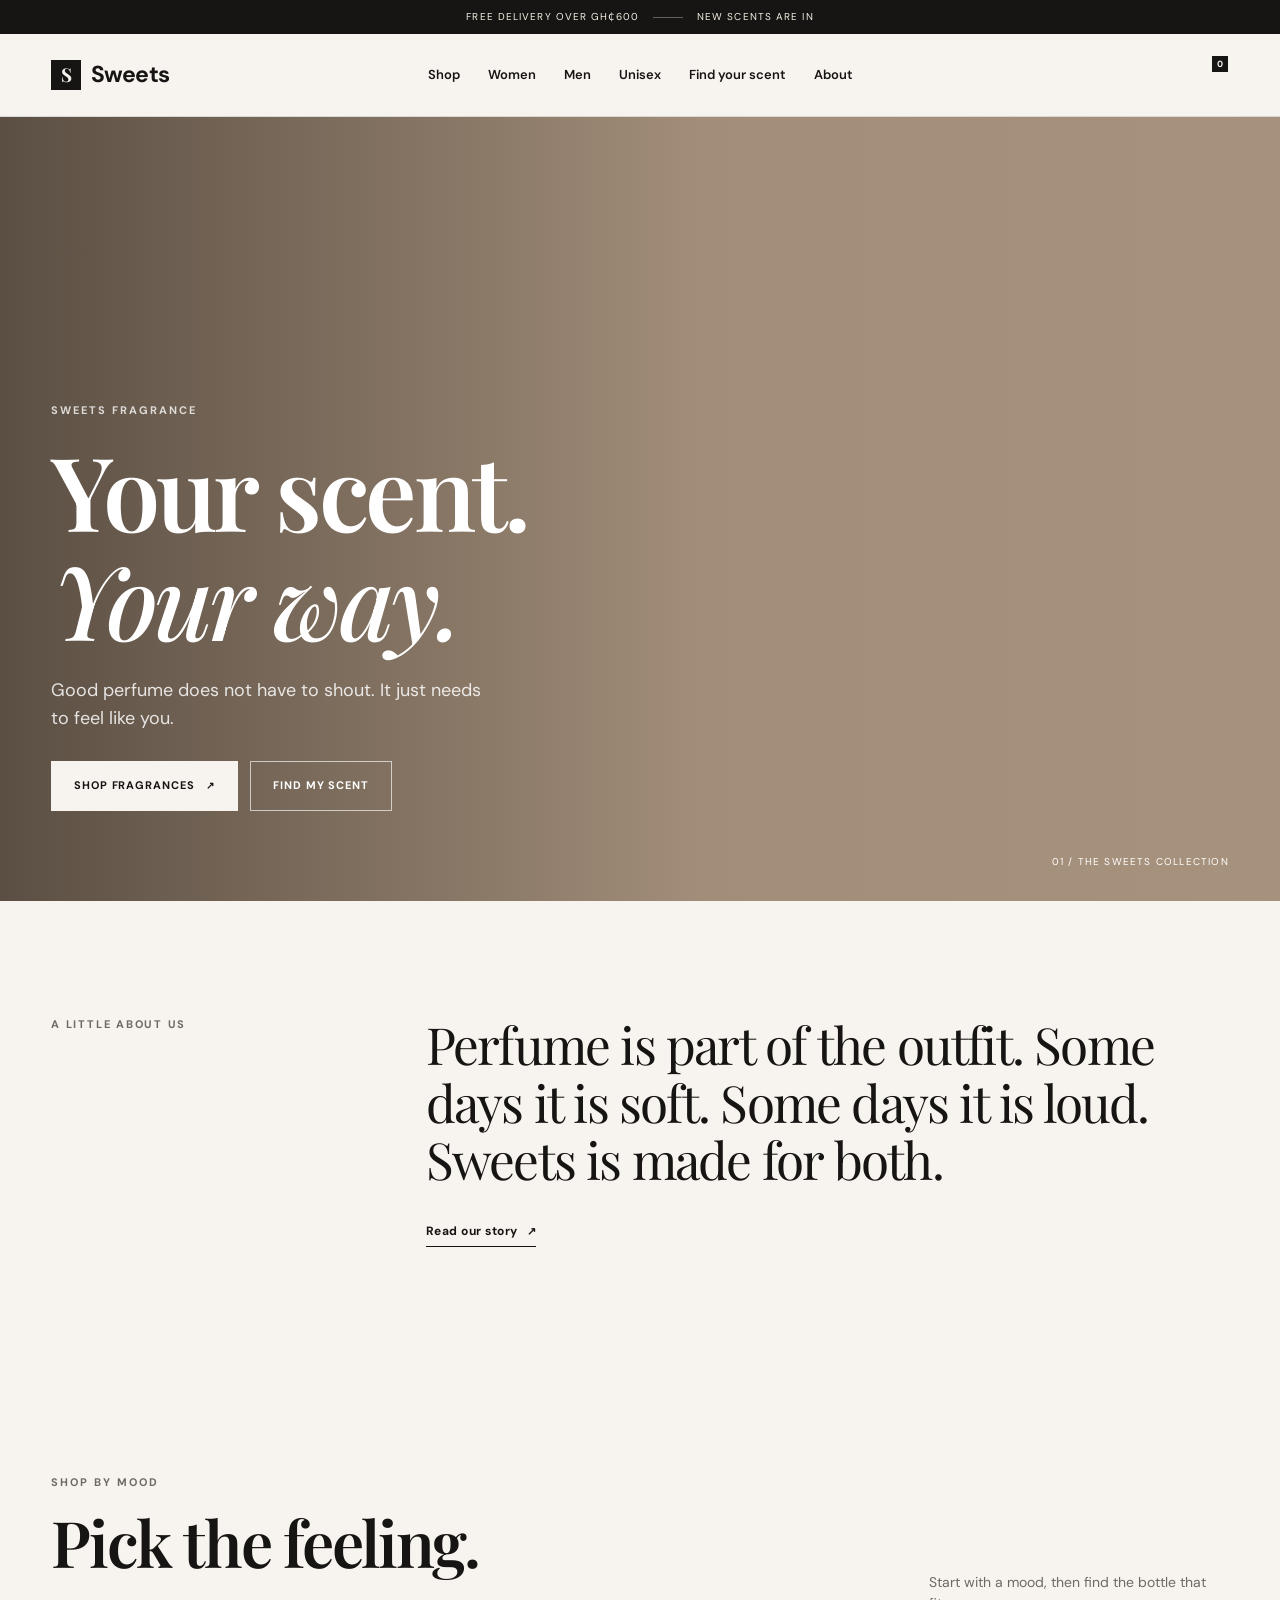
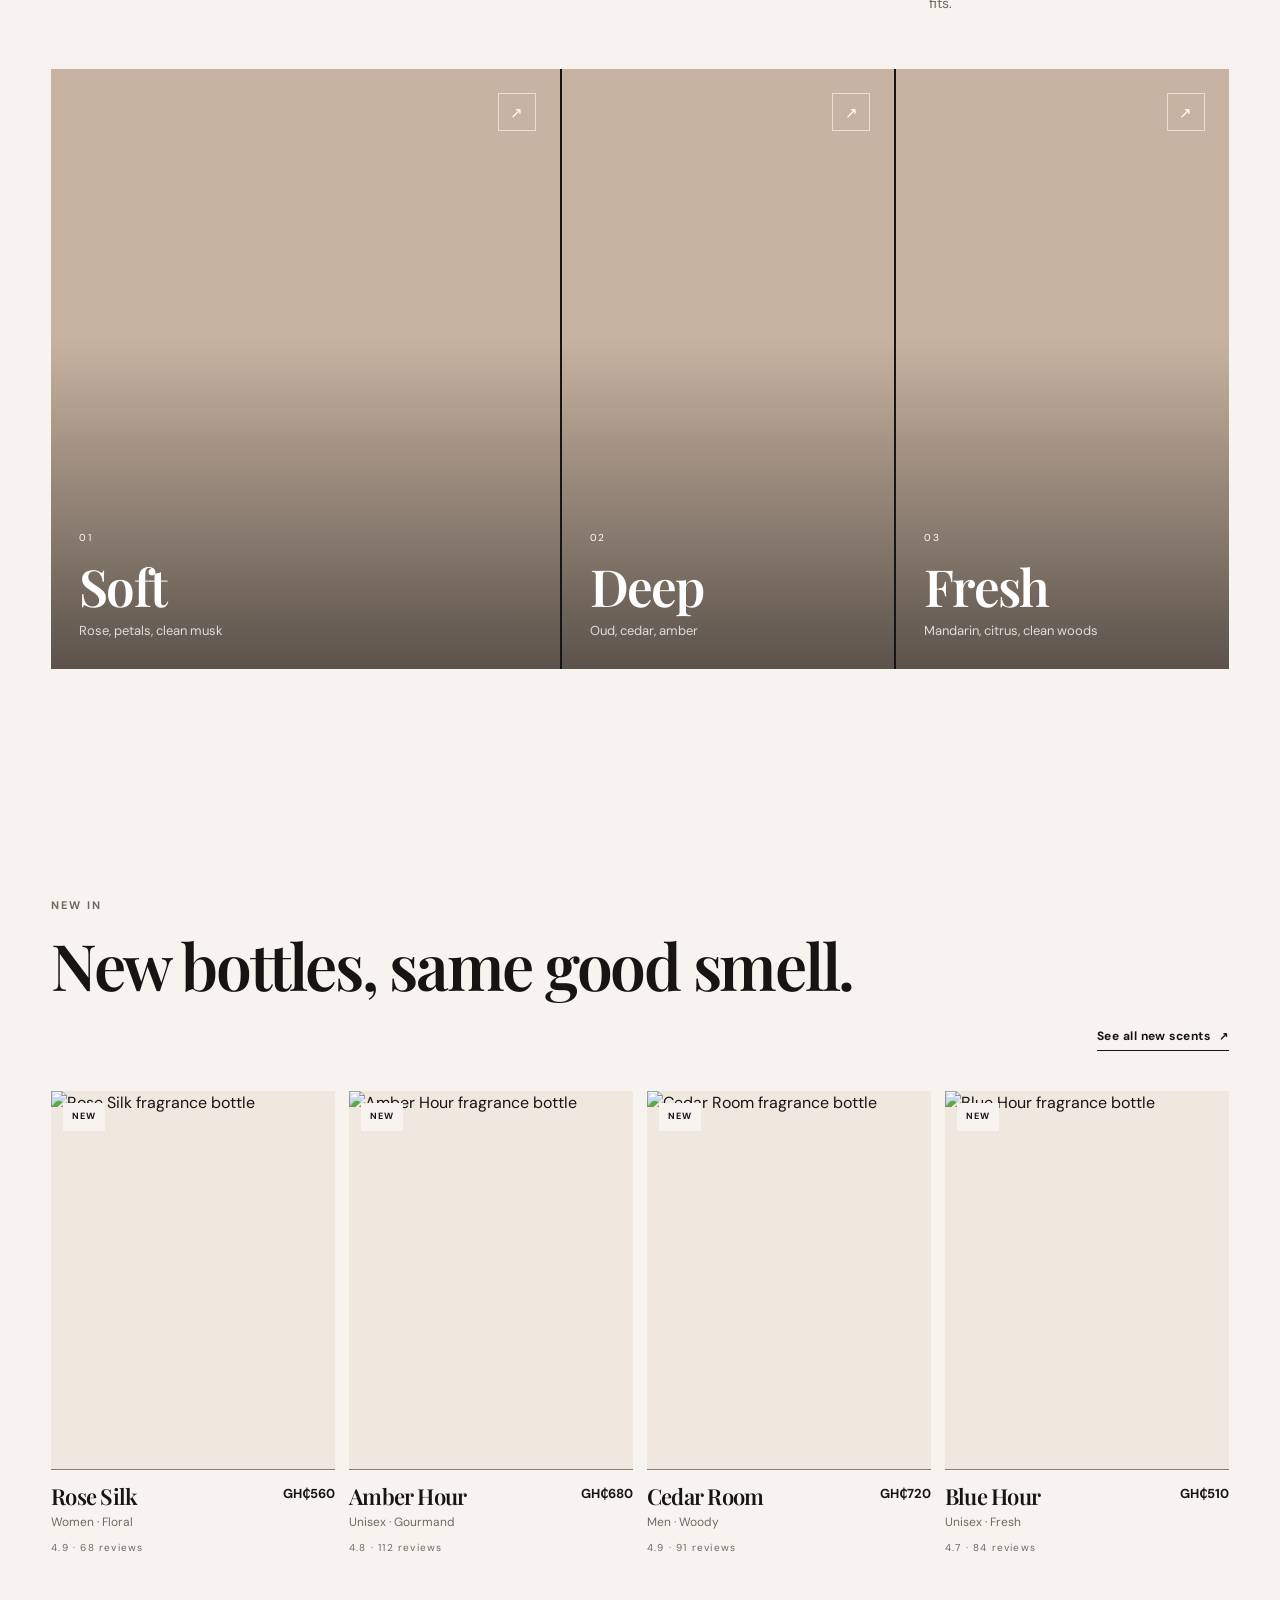
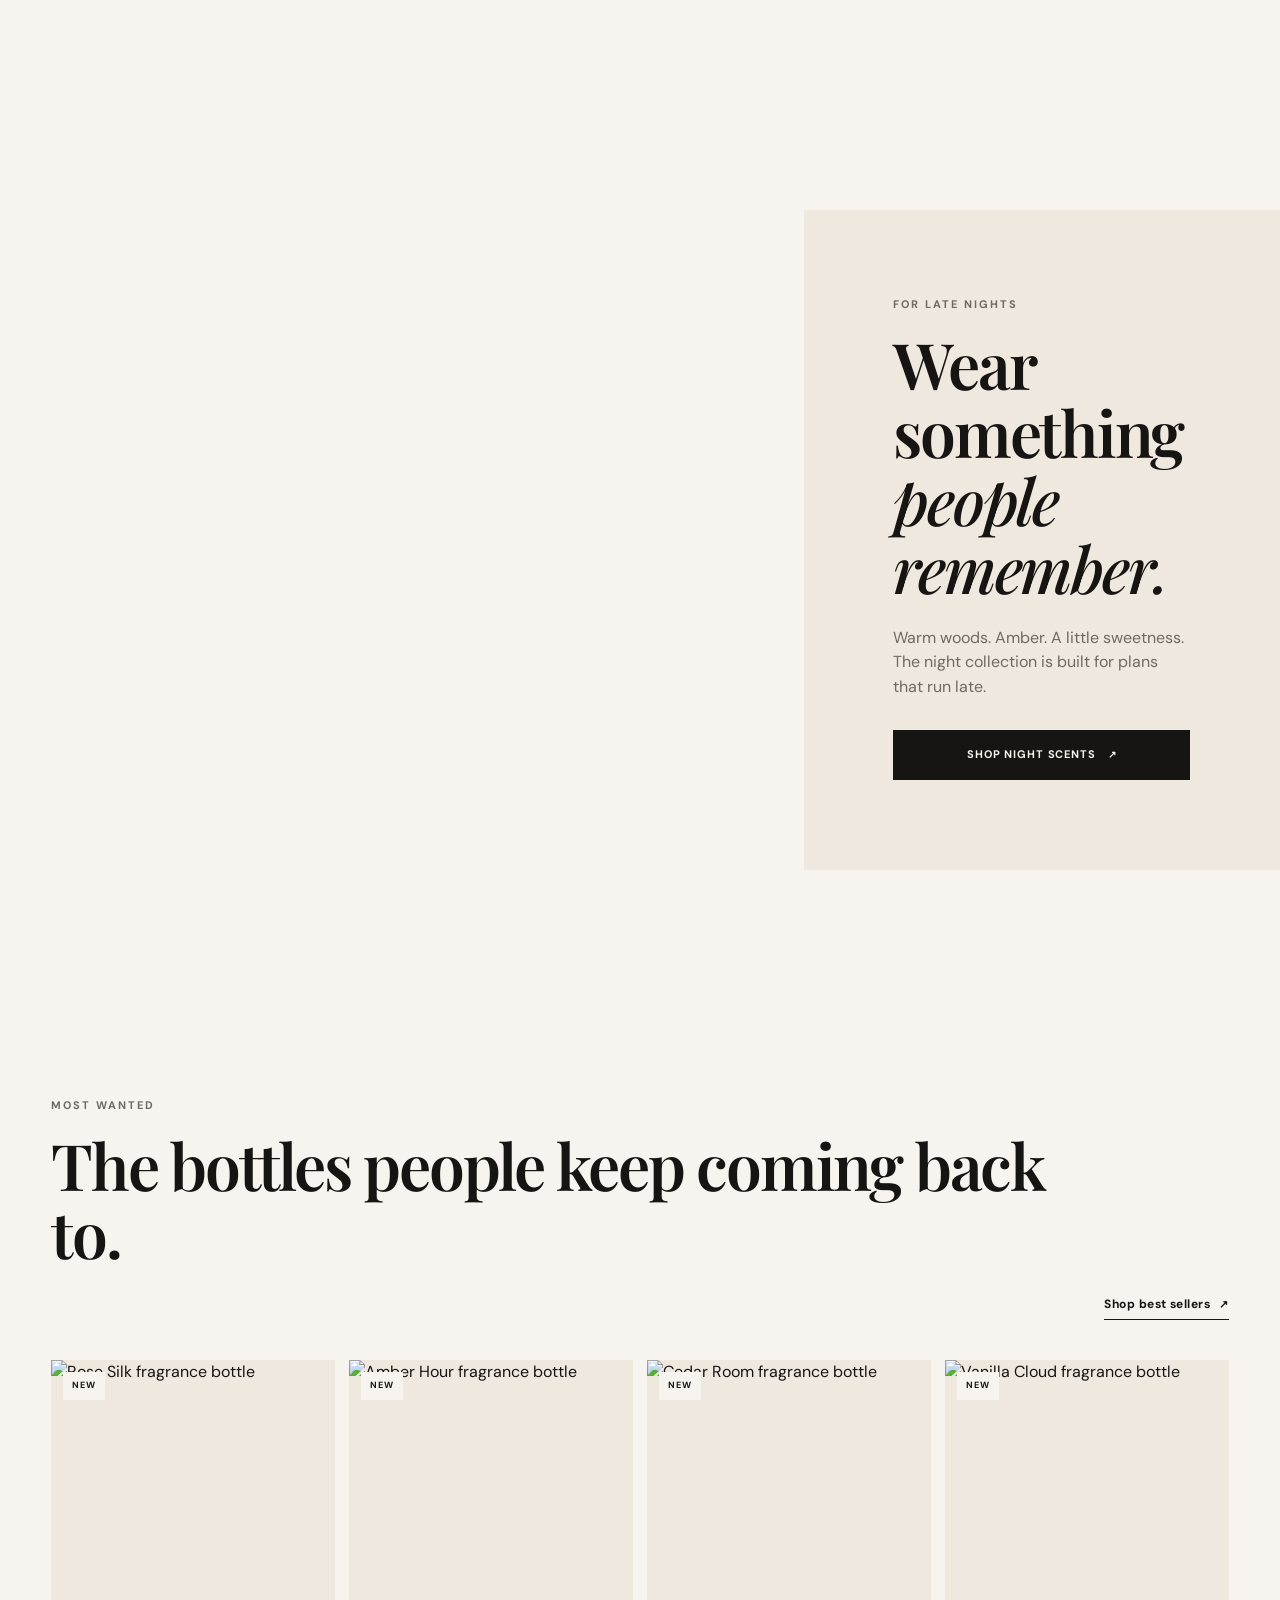
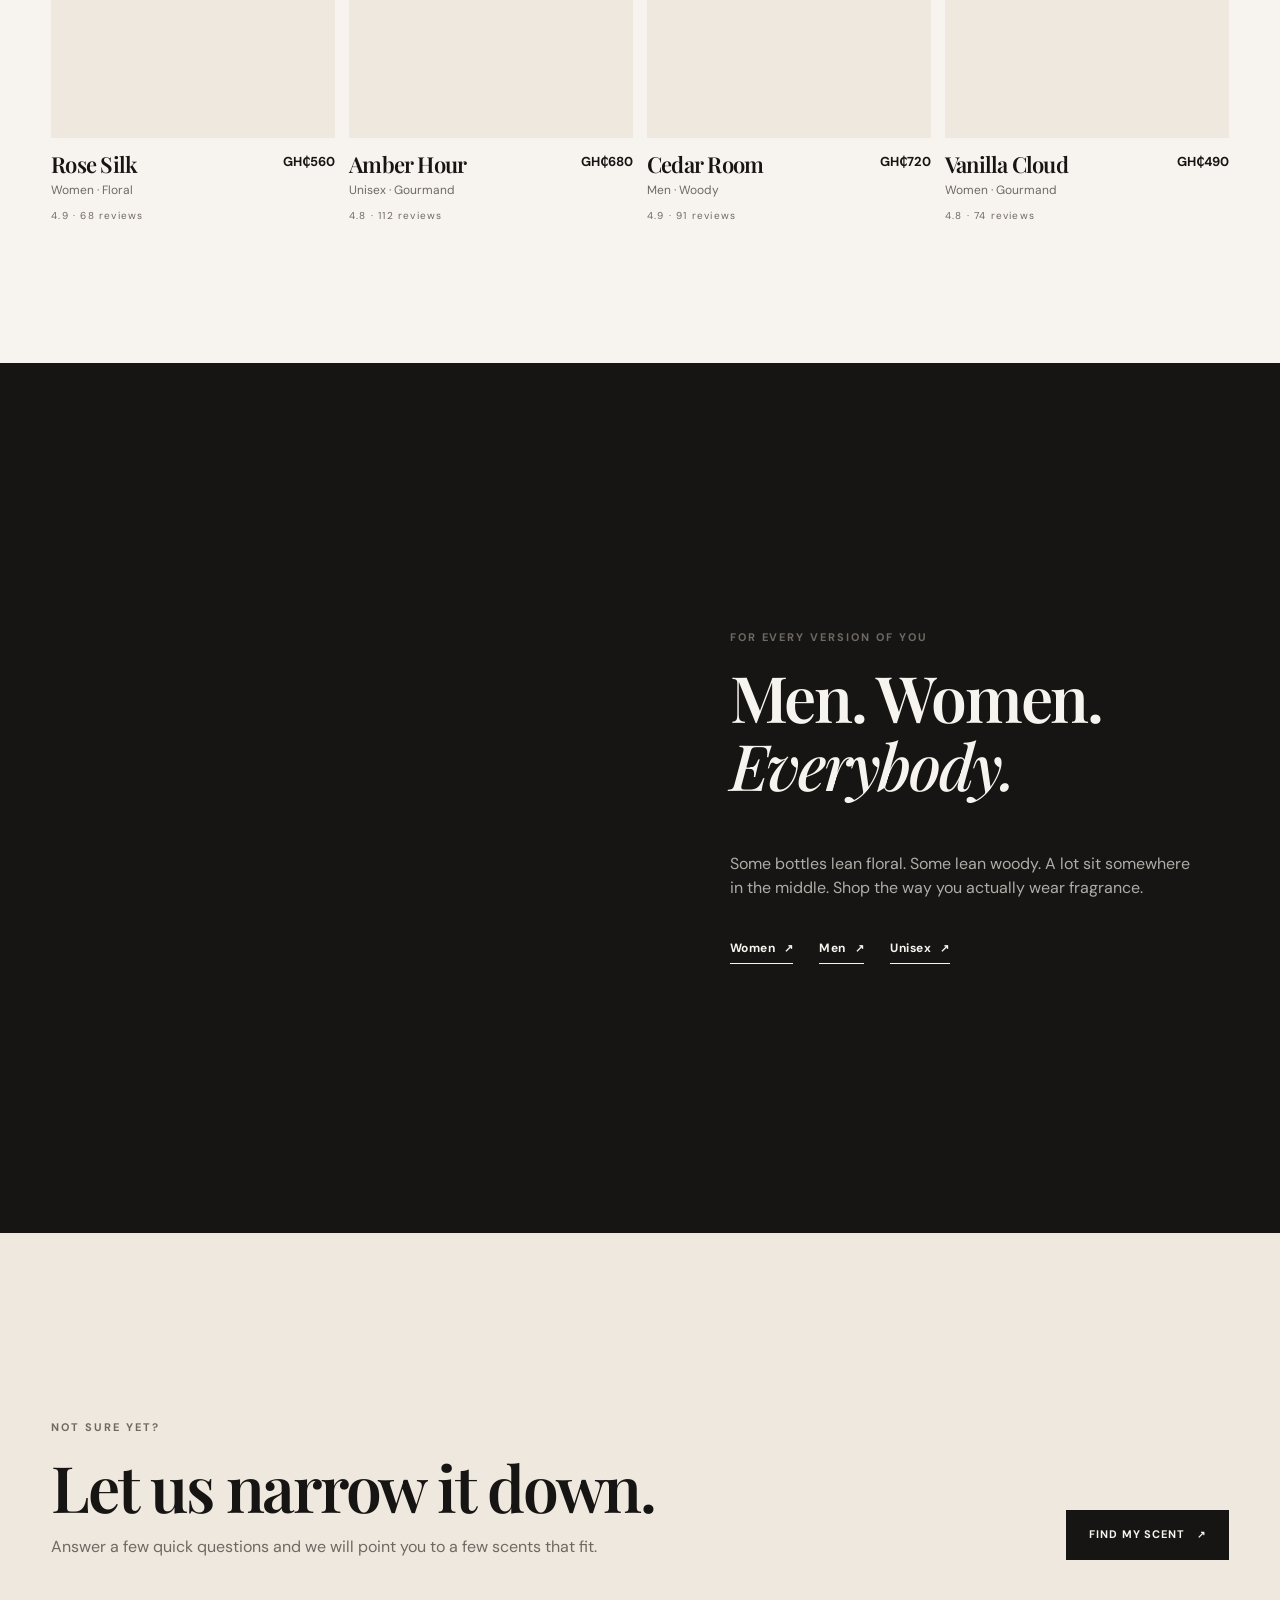
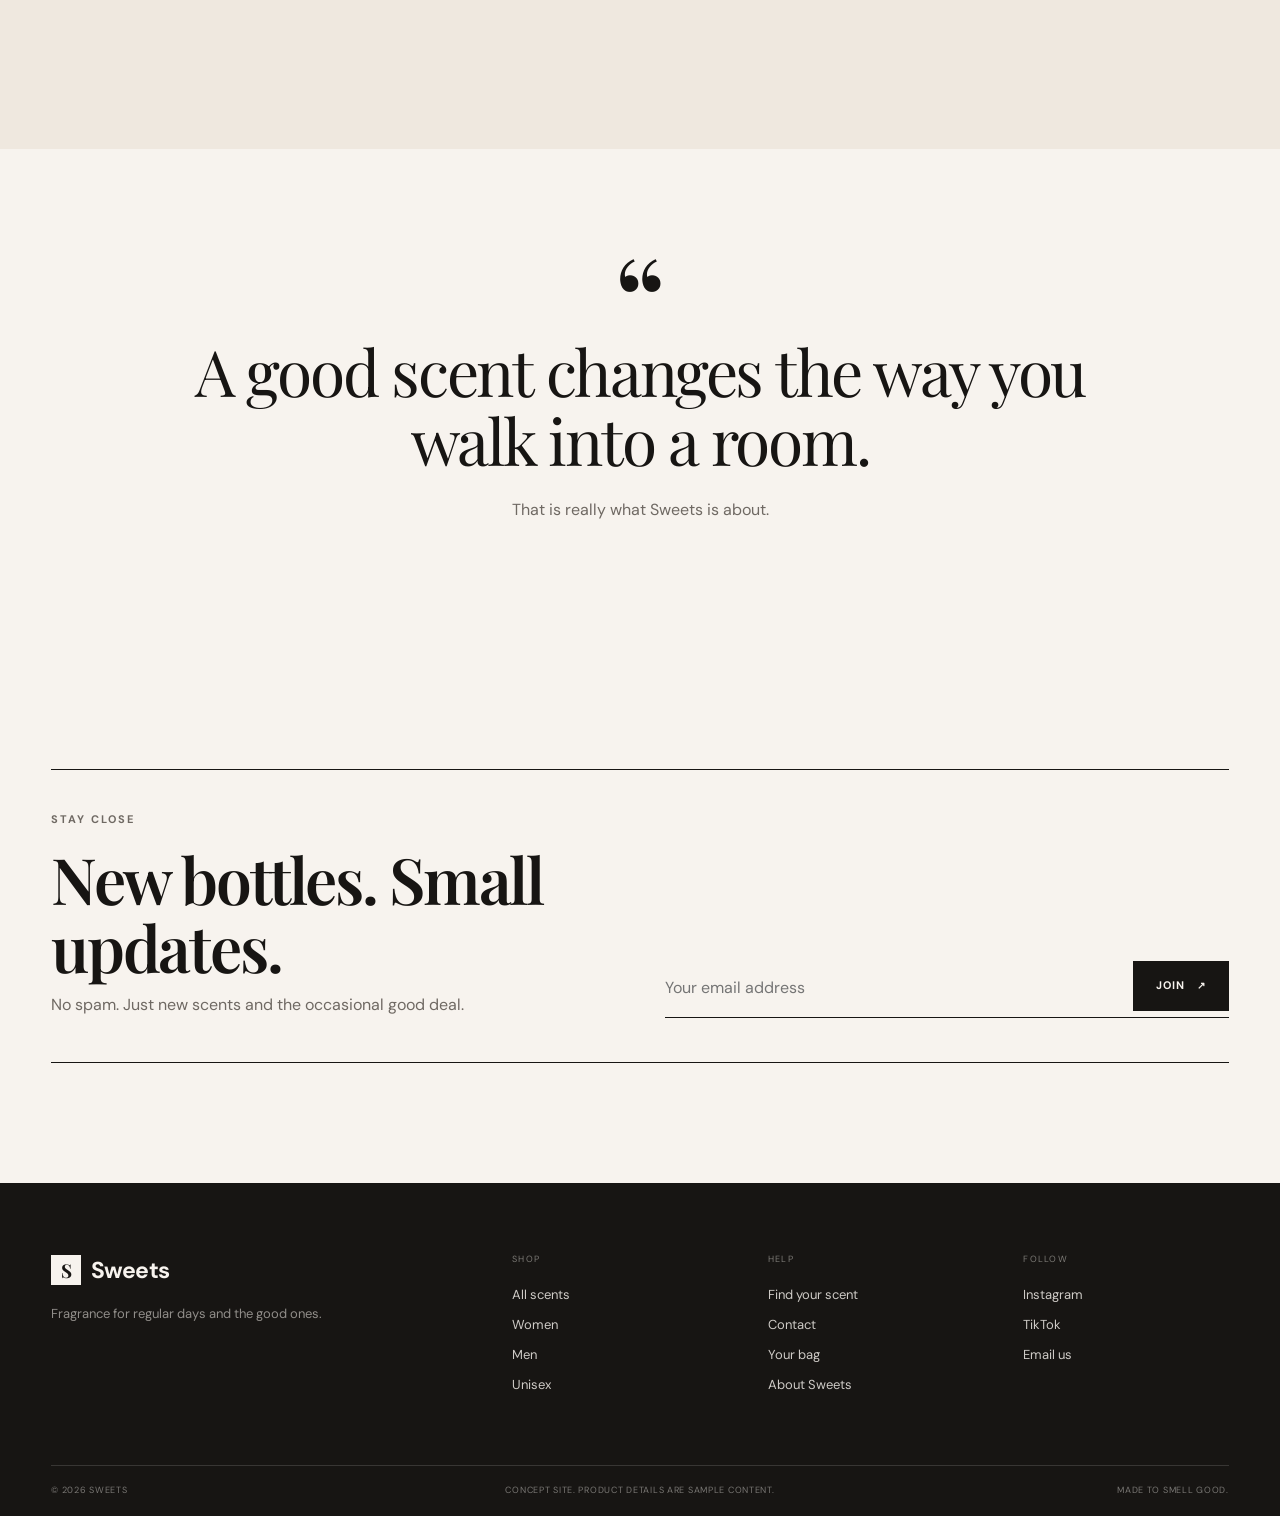
==== index.html @ e61d2a76 "Add files via upload" ====
<!doctype html>
<html lang="en">
<head>
  <meta charset="utf-8">
  <meta name="viewport" content="width=device-width, initial-scale=1">
  <meta name="description" content="Sweets makes fragrance feel personal. Shop fresh, floral, warm and woody scents for every day and every night.">
  <title>Sweets | Fragrance, your way</title>
  <link rel="preconnect" href="https://fonts.googleapis.com">
  <link rel="preconnect" href="https://fonts.gstatic.com" crossorigin>
  <link href="https://fonts.googleapis.com/css2?family=DM+Sans:wght@400;500;600;700&family=Playfair+Display:wght@500;600;700&display=swap" rel="stylesheet">
  <link rel="stylesheet" href="styles.css">
  <link rel="icon" href="favicon.svg" type="image/svg+xml">
  <script defer src="https://cdnjs.cloudflare.com/ajax/libs/font-awesome/6.5.2/js/all.min.js"></script>
  <script defer src="script.js"></script>
</head>
<body class="home-page">
  <div class="announcement"><span>Free delivery over GH₵600</span><span class="announcement-rule"></span><span>New scents are in</span></div>

  <header class="site-header" data-header>
    <div class="header-inner">
      <a class="brand" href="index.html" aria-label="Sweets home">
        <span class="brand-mark" aria-hidden="true">S</span>
        <span>Sweets</span>
      </a>

      <nav class="desktop-nav" aria-label="Main navigation">
        <a href="shop.html">Shop</a>
        <a href="shop.html?gender=Women">Women</a>
        <a href="shop.html?gender=Men">Men</a>
        <a href="shop.html?gender=Unisex">Unisex</a>
        <a href="finder.html">Find your scent</a>
        <a href="about.html">About</a>
      </nav>

      <div class="header-actions">
        <button class="icon-button" type="button" data-search-toggle aria-label="Open search"><i class="fa-solid fa-magnifying-glass" aria-hidden="true"></i></button>
        <a class="icon-button cart-link" href="cart.html" aria-label="Open bag"><i class="fa-solid fa-bag-shopping" aria-hidden="true"></i><span class="cart-count" data-cart-count>0</span></a>
        <button class="menu-toggle" type="button" data-menu-toggle aria-label="Open menu" aria-expanded="false"><span></span><span></span></button>
      </div>
    </div>
    <div class="search-drawer" data-search-drawer>
      <form class="search-form" action="shop.html" method="get">
        <label for="site-search">What are you looking for?</label>
        <div class="search-row"><input id="site-search" name="q" type="search" placeholder="Search perfumes" autocomplete="off"><button type="submit" class="text-arrow">Search <span class="arrow-icon" aria-hidden="true">↗</span></button></div>
      </form>
    </div>
    <div class="mobile-menu" data-mobile-menu>
      <nav aria-label="Mobile navigation">
        <a href="shop.html">Shop <span class="arrow-icon" aria-hidden="true">↗</span></a>
        <a href="shop.html?gender=Women">Women <span class="arrow-icon" aria-hidden="true">↗</span></a>
        <a href="shop.html?gender=Men">Men <span class="arrow-icon" aria-hidden="true">↗</span></a>
        <a href="shop.html?gender=Unisex">Unisex <span class="arrow-icon" aria-hidden="true">↗</span></a>
        <a href="finder.html">Find your scent <span class="arrow-icon" aria-hidden="true">↗</span></a>
        <a href="about.html">About <span class="arrow-icon" aria-hidden="true">↗</span></a>
      </nav>
    </div>
  </header>

  <main>
    <section class="hero hero-home">
      <div class="hero-image" style="--bg:url('https://images.unsplash.com/photo-1733660227163-01bc46e0d7d7?auto=format&fit=crop&w=1800&q=88');"></div>
      <div class="hero-overlay"></div>
      <div class="hero-copy">
        <p class="eyebrow light">Sweets fragrance</p>
        <h1>Your scent.<br><em>Your way.</em></h1>
        <p>Good perfume does not have to shout. It just needs to feel like you.</p>
        <div class="hero-actions">
          <a class="button button-light" href="shop.html">Shop fragrances <span class="arrow-icon" aria-hidden="true">↗</span></a>
          <a class="button button-ghost-light" href="finder.html">Find my scent</a>
        </div>
      </div>
      <div class="hero-note">01 / The Sweets collection</div>
    </section>

    <section class="intro section-shell">
      <div class="intro-label">A little about us</div>
      <div class="intro-copy">
        <p class="display-copy">Perfume is part of the outfit. Some days it is soft. Some days it is loud. Sweets is made for both.</p>
        <a class="underlined-link" href="about.html">Read our story <span class="arrow-icon" aria-hidden="true">↗</span></a>
      </div>
    </section>

    <section class="mood-section section-shell section-space">
      <div class="section-heading split-heading">
        <div>
          <p class="eyebrow">Shop by mood</p>
          <h2>Pick the feeling.</h2>
        </div>
        <p class="heading-note">Start with a mood, then find the bottle that fits.</p>
      </div>
      <div class="mood-grid">
        <a class="mood-card mood-card-wide" href="shop.html?scent=Floral">
          <div class="mood-image" style="--bg:url('https://images.unsplash.com/photo-1622916132646-50a2a6fe9b9a?auto=format&fit=crop&w=1200&q=85');"></div>
          <div class="mood-shade"></div>
          <div class="mood-copy"><span>01</span><h3>Soft</h3><p>Rose, petals, clean musk</p></div>
          <span class="corner-arrow arrow-icon" aria-hidden="true">↗</span>
        </a>
        <a class="mood-card" href="shop.html?scent=Woody">
          <div class="mood-image" style="--bg:url('https://images.unsplash.com/photo-1672848812581-f6e71ffa6839?auto=format&fit=crop&w=1000&q=85');"></div>
          <div class="mood-shade"></div>
          <div class="mood-copy"><span>02</span><h3>Deep</h3><p>Oud, cedar, amber</p></div>
          <span class="corner-arrow arrow-icon" aria-hidden="true">↗</span>
        </a>
        <a class="mood-card" href="shop.html?scent=Citrus">
          <div class="mood-image" style="--bg:url('https://images.unsplash.com/photo-1615634260830-85d92cd1b769?auto=format&fit=crop&w=1000&q=85');"></div>
          <div class="mood-shade"></div>
          <div class="mood-copy"><span>03</span><h3>Fresh</h3><p>Mandarin, citrus, clean woods</p></div>
          <span class="corner-arrow arrow-icon" aria-hidden="true">↗</span>
        </a>
      </div>
    </section>

    <section class="product-section section-shell section-space">
      <div class="section-heading split-heading">
        <div><p class="eyebrow">New in</p><h2>New bottles, same good smell.</h2></div>
        <a class="underlined-link" href="shop.html?sort=newest">See all new scents <span class="arrow-icon" aria-hidden="true">↗</span></a>
      </div>
      <div class="product-grid product-grid-four" data-home-new-products></div>
    </section>

    <section class="campaign campaign-light section-space">
      <div class="campaign-media" style="background-image:url('https://images.unsplash.com/photo-1709662369957-0cbf9f8452fc?auto=format&fit=crop&w=1500&q=86');"></div>
      <div class="campaign-copy">
        <p class="eyebrow">For late nights</p>
        <h2>Wear something<br><em>people remember.</em></h2>
        <p>Warm woods. Amber. A little sweetness. The night collection is built for plans that run late.</p>
        <a class="button button-dark" href="shop.html?scent=Woody">Shop night scents <span class="arrow-icon" aria-hidden="true">↗</span></a>
      </div>
    </section>

    <section class="best-section section-shell section-space">
      <div class="section-heading split-heading">
        <div><p class="eyebrow">Most wanted</p><h2>The bottles people keep coming back to.</h2></div>
        <a class="underlined-link" href="shop.html?sort=popular">Shop best sellers <span class="arrow-icon" aria-hidden="true">↗</span></a>
      </div>
      <div class="product-grid product-grid-four" data-home-best-products></div>
    </section>

    <section class="split-image-section section-space">
      <div class="split-panel split-panel-image" style="background-image:url('https://images.unsplash.com/photo-1611268622894-2ae2cff570bb?auto=format&fit=crop&w=1300&q=86');"></div>
      <div class="split-panel split-panel-copy">
        <p class="eyebrow">For every version of you</p>
        <h2>Men. Women.<br><em>Everybody.</em></h2>
        <p>Some bottles lean floral. Some lean woody. A lot sit somewhere in the middle. Shop the way you actually wear fragrance.</p>
        <div class="link-row">
          <a class="underlined-link" href="shop.html?gender=Women">Women <span class="arrow-icon" aria-hidden="true">↗</span></a>
          <a class="underlined-link" href="shop.html?gender=Men">Men <span class="arrow-icon" aria-hidden="true">↗</span></a>
          <a class="underlined-link" href="shop.html?gender=Unisex">Unisex <span class="arrow-icon" aria-hidden="true">↗</span></a>
        </div>
      </div>
    </section>

    <section class="finder-banner section-space">
      <div class="finder-banner-inner section-shell">
        <div><p class="eyebrow">Not sure yet?</p><h2>Let us narrow it down.</h2><p>Answer a few quick questions and we will point you to a few scents that fit.</p></div>
        <a class="button button-dark" href="finder.html">Find my scent <span class="arrow-icon" aria-hidden="true">↗</span></a>
      </div>
    </section>

    <section class="quote-section section-shell section-space">
      <div class="quote-mark">“</div>
      <blockquote>A good scent changes the way you walk into a room.</blockquote>
      <p>That is really what Sweets is about.</p>
    </section>

    <section class="newsletter section-shell section-space">
      <div class="newsletter-inner">
        <div><p class="eyebrow">Stay close</p><h2>New bottles. Small updates.</h2><p>No spam. Just new scents and the occasional good deal.</p></div>
        <form class="newsletter-form" data-newsletter-form>
          <label class="sr-only" for="newsletter-email">Email address</label>
          <input id="newsletter-email" name="email" type="email" placeholder="Your email address" required>
          <button class="button button-dark" type="submit">Join <span class="arrow-icon" aria-hidden="true">↗</span></button>
        </form>
      </div>
    </section>
  </main>

  <footer class="site-footer">
    <div class="section-shell footer-top">
      <div class="footer-brand"><a class="brand brand-footer" href="index.html"><span class="brand-mark" aria-hidden="true">S</span><span>Sweets</span></a><p>Fragrance for regular days and the good ones.</p></div>
      <div class="footer-column"><p class="footer-label">Shop</p><a href="shop.html">All scents</a><a href="shop.html?gender=Women">Women</a><a href="shop.html?gender=Men">Men</a><a href="shop.html?gender=Unisex">Unisex</a></div>
      <div class="footer-column"><p class="footer-label">Help</p><a href="finder.html">Find your scent</a><a href="contact.html">Contact</a><a href="cart.html">Your bag</a><a href="about.html">About Sweets</a></div>
      <div class="footer-column"><p class="footer-label">Follow</p><a href="#" aria-label="Instagram">Instagram</a><a href="#" aria-label="TikTok">TikTok</a><a href="mailto:hello@sweetsfragrance.com">Email us</a></div>
    </div>
    <div class="section-shell footer-bottom"><span>© <span data-year></span> Sweets</span><span>Concept site. Product details are sample content.</span><span>Made to smell good.</span></div>
  </footer>
</body>
</html>
---- styles.css ----
:root{
  --ink:#171513;
  --muted:#6f6963;
  --paper:#f7f3ee;
  --paper-2:#efe8df;
  --white:#fffdfa;
  --line:#d9d0c7;
  --accent:#a26b3f;
  --soft:#e8ddd1;
  --serif:"Playfair Display", Georgia, serif;
  --sans:"DM Sans", Arial, sans-serif;
  --max:1440px;
  --pad:clamp(20px, 4vw, 64px);
  --ease:cubic-bezier(.2,.8,.2,1);
}
*{box-sizing:border-box}
html{scroll-behavior:smooth}
body{margin:0;background:var(--paper);color:var(--ink);font-family:var(--sans);font-size:16px;line-height:1.55;-webkit-font-smoothing:antialiased}
img{max-width:100%;display:block}
a{color:inherit;text-decoration:none}
button,input,select,textarea{font:inherit}
button{cursor:pointer}
button:focus-visible,a:focus-visible,input:focus-visible,select:focus-visible,textarea:focus-visible{outline:2px solid var(--ink);outline-offset:3px}
.sr-only{position:absolute!important;width:1px!important;height:1px!important;padding:0!important;margin:-1px!important;overflow:hidden!important;clip:rect(0,0,0,0)!important;border:0!important}
.section-shell{width:min(100% - (var(--pad) * 2),var(--max));margin-inline:auto}
.section-space{padding-block:clamp(76px,9vw,140px)}
.eyebrow{font-size:11px;line-height:1;letter-spacing:.18em;text-transform:uppercase;color:var(--muted);margin:0 0 20px;font-weight:700}
.eyebrow.light{color:rgba(255,255,255,.78)}
h1,h2,h3,p{margin-top:0}
h1,h2,h3{font-family:var(--serif);font-weight:600;line-height:1.06;letter-spacing:-.035em}
h1{font-size:clamp(54px,8vw,116px)}
h2{font-size:clamp(40px,5vw,76px)}
h3{font-size:30px}
em{font-weight:500}
.display-copy{font-family:var(--serif);font-size:clamp(30px,4vw,60px);line-height:1.12;letter-spacing:-.035em;max-width:980px}
.announcement{height:34px;display:flex;align-items:center;justify-content:center;gap:14px;background:var(--ink);color:#f6efe6;font-size:10px;letter-spacing:.11em;text-transform:uppercase}
.announcement-rule{width:30px;height:1px;background:rgba(255,255,255,.32)}
.site-header{position:sticky;z-index:30;top:0;background:rgba(247,243,238,.93);backdrop-filter:blur(16px);border-bottom:1px solid rgba(23,21,19,.12)}
.header-inner{height:82px;width:min(100% - (var(--pad) * 2),var(--max));margin:auto;display:grid;grid-template-columns:1fr auto 1fr;align-items:center}
.brand{display:inline-flex;align-items:center;gap:10px;font-weight:700;letter-spacing:-.04em;font-size:23px;width:max-content}
.brand-mark{display:inline-grid;place-items:center;width:30px;height:30px;background:var(--ink);color:var(--paper);font-family:var(--serif);font-size:19px;line-height:1}
.desktop-nav{display:flex;gap:28px;align-items:center;justify-content:center;font-size:13px;font-weight:600}
.desktop-nav a,.mobile-menu a{position:relative}
.desktop-nav a::after{content:"";position:absolute;left:0;bottom:-7px;width:100%;height:1px;background:currentColor;transform:scaleX(0);transform-origin:right;transition:transform .35s var(--ease)}
.desktop-nav a:hover::after,.desktop-nav a.active::after{transform:scaleX(1);transform-origin:left}
.header-actions{justify-self:end;display:flex;align-items:center;gap:10px}
.icon-button{border:0;background:transparent;width:40px;height:40px;display:grid;place-items:center;color:var(--ink);position:relative}
.cart-count{position:absolute;top:1px;right:1px;min-width:16px;height:16px;padding:0 4px;display:grid;place-items:center;border-radius:0;background:var(--ink);color:var(--paper);font-size:9px;font-weight:700;line-height:1}
.menu-toggle{display:none;border:0;background:transparent;width:42px;height:42px;padding:0;position:relative}
.menu-toggle span{position:absolute;left:10px;width:22px;height:1.5px;background:var(--ink);transition:transform .25s ease}
.menu-toggle span:first-child{top:17px}.menu-toggle span:last-child{top:24px}
.search-drawer{display:none;border-top:1px solid rgba(23,21,19,.08);padding:22px var(--pad) 28px;background:var(--paper)}
.search-drawer.open{display:block}
.search-form{width:min(100%,720px);margin:auto}.search-form label{font-family:var(--serif);font-size:24px;display:block;margin-bottom:12px}.search-row{display:flex;border-bottom:1px solid var(--ink)}.search-row input{border:0;background:transparent;flex:1;min-width:0;padding:8px 0;font-size:20px;outline:0}.text-arrow,.underlined-link{border:0;background:transparent;padding:0;font-weight:700;font-size:12px;letter-spacing:.04em}.arrow-icon{font-size:.9em;display:inline-block;vertical-align:baseline;line-height:1;font-family:Arial,sans-serif}
.mobile-menu{display:none;background:var(--paper);border-top:1px solid rgba(23,21,19,.1)}.mobile-menu nav{display:grid}.mobile-menu a{padding:18px var(--pad);border-bottom:1px solid rgba(23,21,19,.08);display:flex;justify-content:space-between;font-family:var(--serif);font-size:30px}
.button{display:inline-flex;align-items:center;justify-content:center;gap:12px;border:1px solid transparent;min-height:50px;padding:0 22px;text-transform:uppercase;letter-spacing:.08em;font-size:11px;font-weight:700;transition:transform .3s var(--ease),background .3s,border-color .3s,color .3s}.button:hover{transform:translateY(-2px)}
.button-dark{background:var(--ink);color:var(--paper)}.button-dark:hover{background:#2b2622}.button-light{background:var(--paper);color:var(--ink)}.button-ghost-light{border-color:rgba(255,255,255,.65);color:#fff;background:transparent}.button-ghost-light:hover{background:#fff;color:var(--ink)}
.underlined-link{display:inline-flex;align-items:center;gap:9px;border-bottom:1px solid currentColor;padding-bottom:5px}.underlined-link:hover{gap:14px}
.hero-home{min-height:calc(100vh - 116px);position:relative;display:flex;align-items:flex-end;overflow:hidden;background:#b8a18a}.hero-image,.mood-image{background-image:var(--bg);background-size:cover;background-position:center}.hero-home .hero-image{position:absolute;inset:0;transform:scale(1.02)}.hero-overlay{position:absolute;inset:0;background:linear-gradient(90deg,rgba(12,9,7,.54) 0%,rgba(12,9,7,.13) 55%,rgba(12,9,7,.1) 100%)}.hero-copy{position:relative;z-index:1;color:white;width:min(780px,90%);padding:clamp(40px,7vw,95px) var(--pad) clamp(52px,8vw,90px)}.hero-copy h1{margin:0 0 24px}.hero-copy>p:not(.eyebrow){max-width:450px;font-size:18px;color:rgba(255,255,255,.84)}.hero-actions{display:flex;gap:12px;flex-wrap:wrap;margin-top:28px}.hero-note{position:absolute;z-index:1;right:var(--pad);bottom:32px;color:#fff;font-size:10px;letter-spacing:.12em;text-transform:uppercase}
.intro{padding-block:clamp(72px,9vw,130px);display:grid;grid-template-columns:1fr 2.4fr;gap:40px}.intro-label{font-size:11px;text-transform:uppercase;letter-spacing:.16em;font-weight:700;color:var(--muted)}.intro-copy{max-width:900px}.intro-copy .display-copy{margin-bottom:30px}
.section-heading{margin-bottom:40px}.split-heading{display:grid;grid-template-columns:1fr auto;align-items:end;gap:30px}.heading-note{max-width:300px;color:var(--muted);font-size:14px}
.mood-grid{display:grid;grid-template-columns:1.3fr .85fr .85fr;gap:2px;background:var(--ink)}.mood-card{position:relative;min-height:600px;overflow:hidden;color:#fff;background:#cbb6a4}.mood-card-wide{min-height:600px}.mood-card .mood-image{position:absolute;inset:0;transition:transform .8s var(--ease)}.mood-card:hover .mood-image{transform:scale(1.05)}.mood-shade{position:absolute;inset:0;background:linear-gradient(0deg,rgba(0,0,0,.55),rgba(0,0,0,.02) 55%)}.mood-copy{position:absolute;left:28px;right:28px;bottom:28px}.mood-copy span{font-size:10px;letter-spacing:.16em}.mood-copy h3{font-size:clamp(38px,4vw,58px);margin:10px 0 8px}.mood-copy p{margin:0;color:rgba(255,255,255,.78);font-size:13px}.corner-arrow{position:absolute;top:24px;right:24px;border:1px solid rgba(255,255,255,.55);height:38px;width:38px;display:grid;place-items:center;font-size:15px}
.product-grid{display:grid;gap:14px}.product-grid-four{grid-template-columns:repeat(4,1fr)}.product-grid-three{grid-template-columns:repeat(3,1fr)}.product-card{min-width:0;position:relative}.product-media{position:relative;overflow:hidden;background:var(--paper-2);aspect-ratio:3/4}.product-media img{width:100%;height:100%;object-fit:cover;transition:transform .7s var(--ease)}.product-card:hover .product-media img{transform:scale(1.035)}.product-tag{position:absolute;top:12px;left:12px;background:var(--paper);padding:7px 9px;font-size:9px;letter-spacing:.12em;text-transform:uppercase;font-weight:700}.product-quick{position:absolute;left:0;right:0;bottom:0;background:var(--ink);color:var(--paper);border:0;padding:15px;text-transform:uppercase;letter-spacing:.08em;font-size:10px;font-weight:700;transform:translateY(100%);transition:transform .35s var(--ease)}.product-card:hover .product-quick,.product-quick:focus{transform:translateY(0)}.product-info{display:grid;grid-template-columns:1fr auto;gap:10px;padding:14px 0}.product-name{font-family:var(--serif);font-size:22px;line-height:1.1;margin:0}.product-sub{color:var(--muted);font-size:12px;margin:5px 0 0}.product-price{font-weight:700;font-size:13px;margin:0;white-space:nowrap}.product-rating{font-size:10px;letter-spacing:.12em;margin-top:8px;color:var(--muted)}
.campaign{display:grid;grid-template-columns:1.35fr .8fr;min-height:700px}.campaign-media{background-size:cover;background-position:center}.campaign-copy{padding:clamp(50px,7vw,100px);display:flex;justify-content:center;flex-direction:column;background:var(--paper-2)}.campaign-copy h2{margin-bottom:24px}.campaign-copy p:not(.eyebrow){max-width:430px;color:var(--muted);margin-bottom:30px}
.split-image-section{display:grid;grid-template-columns:1fr 1fr;min-height:640px;background:var(--ink);color:var(--paper)}.split-panel-image{background-size:cover;background-position:center;min-height:640px}.split-panel-copy{padding:clamp(50px,7vw,100px);display:flex;justify-content:center;flex-direction:column}.split-panel-copy p:not(.eyebrow){max-width:480px;color:rgba(247,243,238,.68)}.link-row{display:flex;gap:26px;flex-wrap:wrap;margin-top:22px}.split-panel-copy .underlined-link{color:var(--paper)}
.finder-banner{background:var(--paper-2)}.finder-banner-inner{padding-block:74px;display:flex;justify-content:space-between;align-items:end;gap:40px}.finder-banner-inner h2{margin-bottom:14px}.finder-banner-inner p:not(.eyebrow){max-width:580px;color:var(--muted);margin-bottom:0}
.quote-section{text-align:center;max-width:1000px}.quote-mark{font-family:var(--serif);font-size:130px;line-height:.55}.quote-section blockquote{font-family:var(--serif);font-size:clamp(38px,5vw,70px);line-height:1.08;margin:0 auto 24px;letter-spacing:-.035em}.quote-section p{color:var(--muted)}
.newsletter{padding-bottom:120px}.newsletter-inner{border-top:1px solid var(--ink);border-bottom:1px solid var(--ink);padding:44px 0;display:grid;grid-template-columns:1fr 1fr;align-items:end;gap:50px}.newsletter-inner h2{margin-bottom:12px}.newsletter-inner p:not(.eyebrow){color:var(--muted);margin-bottom:0}.newsletter-form{display:flex;border-bottom:1px solid var(--ink)}.newsletter-form input{flex:1;border:0;background:transparent;padding:12px 0;outline:0}.newsletter-form .button{margin-bottom:6px}
.page-hero{padding-top:clamp(70px,9vw,125px);padding-bottom:clamp(60px,8vw,110px);display:grid;grid-template-columns:1.2fr .8fr;gap:40px;align-items:end}.page-hero h1{margin:0}.page-hero-note{max-width:330px;color:var(--muted);margin:0 0 7px auto}
.shop-toolbar{display:flex;justify-content:space-between;align-items:center;border-top:1px solid var(--ink);border-bottom:1px solid var(--ink);padding:15px 0;margin-bottom:0}.shop-toolbar-left{display:flex;gap:18px;align-items:center}.filter-trigger,.text-button{border:0;background:transparent;padding:0;color:var(--ink);font-weight:700;font-size:11px;text-transform:uppercase;letter-spacing:.1em}.filter-trigger{display:flex;align-items:center;gap:9px}.filter-count{display:none;background:var(--ink);color:var(--paper);font-size:9px;padding:3px 5px}.filter-count.visible{display:inline-block}.product-count{color:var(--muted);font-size:11px}.sort-wrap{display:flex;align-items:center;gap:7px}.sort-wrap label{color:var(--muted);font-size:11px}.sort-wrap select{border:0;background:transparent;font-weight:700;font-size:11px;appearance:none;padding-right:2px}.filter-panel{display:none;border-bottom:1px solid var(--line);padding:28px 0}.filter-panel.open{display:block}.filter-panel-head{display:flex;justify-content:space-between;align-items:center;margin-bottom:28px}.filter-panel-head h2{font-size:34px;margin:0}.filter-grid{display:grid;grid-template-columns:repeat(3,1fr);gap:40px}.filter-group h3{font-family:var(--sans);font-size:11px;text-transform:uppercase;letter-spacing:.12em;margin:0 0 14px}.filter-group label{display:flex;align-items:center;gap:8px;margin-bottom:9px;font-size:14px}.filter-group input{accent-color:var(--ink)}.active-filters{display:flex;gap:8px;flex-wrap:wrap;padding:15px 0 0}.active-filter{border:1px solid var(--ink);padding:6px 8px;font-size:10px;text-transform:uppercase;letter-spacing:.08em}.shop-grid{padding-top:25px}.empty-state{text-align:center;padding:120px 0}.empty-state h2{margin-bottom:10px}.empty-state p{color:var(--muted)}
.product-detail{padding-top:50px;padding-bottom:110px;display:grid;grid-template-columns:1.25fr .8fr;gap:clamp(40px,7vw,100px)}.product-detail-gallery{min-width:0}.product-main-image{aspect-ratio:4/5;background-size:cover;background-position:center}.product-thumbs{display:grid;grid-template-columns:repeat(4,1fr);gap:8px;margin-top:8px}.product-thumb{aspect-ratio:1;border:0;background-size:cover;background-position:center;opacity:.55}.product-thumb.active{opacity:1;outline:1px solid var(--ink);outline-offset:-1px}.product-detail-copy{padding-top:24px}.back-link{display:inline-flex;align-items:center;gap:8px;font-size:11px;text-transform:uppercase;letter-spacing:.1em;font-weight:700;margin-bottom:50px}.arrow-left{font-size:15px}.product-detail-copy h1{font-size:clamp(52px,7vw,88px);margin-bottom:18px}.product-meta-row{display:flex;align-items:center;gap:12px;margin-bottom:12px}.stars{letter-spacing:.12em;font-size:11px}.review-count{font-size:12px;color:var(--muted)}.product-detail-copy .product-price{font-size:18px;margin-bottom:26px}.product-description{color:var(--muted);max-width:520px;margin-bottom:40px}.product-option{border-top:1px solid var(--line);padding-top:20px;margin-top:10px}.option-label{display:flex;justify-content:space-between;font-size:12px;margin-bottom:14px}.size-switch{display:flex;gap:6px}.size-option{background:transparent;border:1px solid var(--line);padding:12px 16px;font-size:11px;font-weight:700}.size-option.active{background:var(--ink);color:var(--paper);border-color:var(--ink)}.product-buy-row{display:grid;grid-template-columns:110px 1fr;gap:9px;margin-top:25px}.quantity-stepper{border:1px solid var(--line);display:grid;grid-template-columns:34px 1fr 34px;align-items:center;text-align:center}.quantity-stepper button{border:0;background:transparent;height:48px;font-size:20px}.quantity-stepper span{font-size:12px;font-weight:700}.whatsapp-note{display:inline-flex;align-items:center;gap:10px;margin-top:15px;font-size:12px;color:var(--muted);text-decoration:underline;text-underline-offset:3px}.product-accordions{margin-top:36px}.product-accordions details{border-top:1px solid var(--line);padding:18px 0}.product-accordions details:last-child{border-bottom:1px solid var(--line)}.product-accordions summary{cursor:pointer;display:flex;justify-content:space-between;font-weight:700;font-size:12px;list-style:none}.product-accordions summary::-webkit-details-marker{display:none}.product-accordions summary span{font-size:16px;font-weight:400}.notes-layout{display:grid;grid-template-columns:repeat(3,1fr);gap:18px;padding-top:22px}.notes-layout small{font-size:9px;color:var(--muted);letter-spacing:.12em}.notes-layout p{font-family:var(--serif);font-size:18px;margin:6px 0 0}.product-accordions details>p:not(.product-description){color:var(--muted);font-size:13px;margin:14px 0 0;max-width:650px}
.fragrance-story{background:var(--paper-2)}.fragrance-story-grid{display:grid;grid-template-columns:1.2fr .8fr;gap:60px;align-items:center}.fragrance-story-copy h2{max-width:640px}.fragrance-pyramid{display:grid;gap:10px}.pyramid{min-height:105px;padding:18px 24px;display:flex;flex-direction:column;justify-content:center;background:var(--white);border-left:3px solid var(--ink)}.pyramid-top{margin-right:70px}.pyramid-heart{margin-right:35px}.pyramid span{text-transform:uppercase;font-size:9px;letter-spacing:.12em;color:var(--muted)}.pyramid strong{font-family:var(--serif);font-size:24px;font-weight:600}
.finder-hero{min-height:560px;position:relative;overflow:hidden}.finder-hero-image{position:absolute;inset:0;background-size:cover;background-position:center}.finder-hero::after{content:"";position:absolute;inset:0;background:linear-gradient(90deg,rgba(17,13,10,.58),rgba(17,13,10,.1))}.finder-hero-copy{position:relative;z-index:1;color:#fff;width:min(740px,calc(100% - (var(--pad) * 2)));margin:auto;padding:150px var(--pad) 110px 0}.finder-hero-copy h1{margin-bottom:20px}.finder-hero-copy p:not(.eyebrow){max-width:500px;color:rgba(255,255,255,.82)}
.finder-progress{display:grid;grid-template-columns:auto 1fr auto 1fr auto 1fr auto;align-items:center;gap:9px;max-width:600px;margin:0 auto 60px;color:var(--muted);font-size:10px}.finder-progress>span:not(.progress-step){height:1px;background:var(--line)}.progress-step{width:30px;height:30px;border:1px solid var(--line);display:grid;place-items:center}.progress-step.active{border-color:var(--ink);color:var(--ink)}.finder-form{max-width:1000px;margin:auto}.finder-step{display:none;border:0;padding:0}.finder-step.active{display:block}.finder-step h2{text-align:center;margin-bottom:38px}.choice-grid{display:grid;grid-template-columns:repeat(2,1fr);gap:10px}.choice-grid.three{grid-template-columns:repeat(3,1fr)}.choice-card{position:relative;border:1px solid var(--line);min-height:130px;padding:24px;display:block;cursor:pointer;background:var(--paper);transition:border-color .25s,background .25s}.choice-card:hover{border-color:var(--ink)}.choice-card:has(input:checked){border-color:var(--ink);background:var(--paper-2)}.choice-card input{position:absolute;opacity:0}.choice-card span{display:flex;flex-direction:column;height:100%;justify-content:space-between}.choice-card b{font-family:var(--serif);font-size:25px;font-weight:600}.choice-card small{color:var(--muted);font-size:12px}.finder-next{margin:28px auto 0;display:flex}.finder-buttons{display:flex;justify-content:center;gap:18px;align-items:center;margin-top:28px}.finder-results{max-width:1100px;margin:0 auto}.finder-result-heading{text-align:center;max-width:700px;margin:0 auto 45px}.finder-result-heading p:not(.eyebrow){color:var(--muted)}
.about-hero{display:grid;grid-template-columns:1fr 1fr;min-height:760px}.about-hero-copy{padding:clamp(80px,11vw,150px) clamp(0px,2vw,30px) 80px 0;display:flex;justify-content:center;flex-direction:column}.about-hero-copy h1{margin-bottom:25px}.about-hero-copy>p:last-child{max-width:520px;color:var(--muted);font-size:17px}.about-hero-image{background-size:cover;background-position:center}.about-text-block{max-width:1000px}.about-text-grid{display:grid;grid-template-columns:1fr 1fr;gap:70px;margin-top:45px}.about-text-grid p{color:var(--muted);font-size:15px}.about-full-image{position:relative}.about-full-image>div{min-height:680px;background-size:cover;background-position:center}.about-full-caption{position:absolute;left:var(--pad);right:var(--pad);bottom:30px;color:#fff;display:flex;justify-content:space-between;align-items:end;text-transform:uppercase;letter-spacing:.12em;font-size:10px}.about-full-caption strong{font-size:11px}.about-values{display:grid;grid-template-columns:.8fr 2fr;gap:80px}.values-grid{display:grid;grid-template-columns:1fr 1fr;gap:40px}.values-grid>div{border-top:1px solid var(--line);padding-top:17px}.values-grid span{font-size:10px;color:var(--muted)}.values-grid h3{font-size:28px;margin:14px 0 8px}.values-grid p{margin:0;color:var(--muted);font-size:13px}.about-note{background:var(--paper-2)}.about-note-inner{padding-block:85px;display:flex;align-items:end;justify-content:space-between;gap:40px}.about-note-inner h2{margin:0}
.contact-hero{padding-top:clamp(75px,10vw,140px);padding-bottom:90px;display:grid;grid-template-columns:1.2fr .8fr;gap:60px;border-bottom:1px solid var(--line)}.contact-hero h1{margin-bottom:22px}.contact-hero>div:first-child>p:last-child{max-width:520px;color:var(--muted)}.contact-side{display:grid;align-content:end;gap:9px;color:var(--muted);font-size:13px;text-align:right}.contact-side span:first-child{color:var(--ink);font-family:var(--serif);font-size:38px}.contact-shell{display:grid;grid-template-columns:1fr 1.2fr;gap:90px}.contact-info{display:flex;flex-direction:column;justify-content:space-between;gap:50px}.contact-links{display:grid}.contact-links a{padding:16px 0;border-bottom:1px solid var(--line);display:flex;justify-content:space-between;font-weight:700;font-size:13px}.contact-image{aspect-ratio:4/5;background-size:cover;background-position:center}.contact-form{display:grid;gap:17px;align-content:start}.contact-form label{font-size:11px;text-transform:uppercase;letter-spacing:.08em;font-weight:700;display:grid;gap:7px}.contact-form input,.contact-form select,.contact-form textarea{border:0;border-bottom:1px solid var(--ink);background:transparent;padding:10px 0;outline:0;resize:vertical}.contact-form textarea{min-height:140px}.contact-form .button{justify-self:start;margin-top:10px}.form-row{display:grid;grid-template-columns:1fr 1fr;gap:26px}.form-success{font-size:12px;color:var(--muted);padding-top:4px}
.cart-page{padding-top:clamp(70px,9vw,120px);padding-bottom:120px}.page-title-row{display:flex;justify-content:space-between;align-items:end;border-bottom:1px solid var(--ink);padding-bottom:35px}.page-title-row h1{font-size:clamp(50px,7vw,88px);margin:0}.cart-layout{display:grid;grid-template-columns:1fr 380px;gap:80px;padding-top:38px}.cart-items{display:grid;gap:0}.cart-item{display:grid;grid-template-columns:150px 1fr auto;gap:22px;padding:22px 0;border-bottom:1px solid var(--line)}.cart-item-image{aspect-ratio:1;background-size:cover;background-position:center}.cart-item-info{display:flex;flex-direction:column;justify-content:center}.cart-item-info h3{font-size:28px;margin-bottom:8px}.cart-item-info p{color:var(--muted);font-size:12px;margin:0}.cart-item-actions{display:flex;align-items:center;gap:18px;justify-content:end}.cart-qty{display:grid;grid-template-columns:28px 36px 28px;border:1px solid var(--line);height:35px}.cart-qty button{border:0;background:transparent}.cart-qty span{display:grid;place-items:center;font-size:11px}.cart-remove{border:0;background:transparent;color:var(--muted);font-size:10px;text-transform:uppercase;letter-spacing:.08em}.cart-item-price{font-weight:700;font-size:13px}.cart-summary{border:1px solid var(--line);padding:25px;display:flex;flex-direction:column;justify-content:space-between;min-height:360px}.summary-line{display:flex;justify-content:space-between;gap:20px;padding:14px 0;border-bottom:1px solid var(--line);font-size:12px}.summary-line.total{border-bottom:0;padding-top:22px;font-size:15px}.checkout-demo{width:100%;margin-top:25px}.cart-empty,.checkout-message{text-align:center;border-top:1px solid var(--ink);padding:85px 0}.cart-empty-mark{margin:0 auto 20px;width:50px;height:50px;background:var(--ink);color:var(--paper);font-family:var(--serif);display:grid;place-items:center;font-size:25px}.cart-empty h2,.checkout-message h2{margin-bottom:10px}.cart-empty p,.checkout-message p{color:var(--muted)}
.site-footer{background:var(--ink);color:var(--paper);padding-top:70px}.footer-top{display:grid;grid-template-columns:2fr 1fr 1fr 1fr;gap:50px;padding-bottom:70px}.brand-footer{color:var(--paper)}.brand-footer .brand-mark{background:var(--paper);color:var(--ink)}.footer-brand p{max-width:300px;color:rgba(247,243,238,.54);font-size:13px;margin-top:16px}.footer-column{display:grid;align-content:start;gap:10px}.footer-label{font-size:9px;letter-spacing:.14em;text-transform:uppercase;color:rgba(247,243,238,.45);margin:0 0 8px}.footer-column a{font-size:13px;color:rgba(247,243,238,.82)}.footer-column a:hover{color:#fff}.footer-bottom{border-top:1px solid rgba(255,255,255,.14);padding-block:18px;display:grid;grid-template-columns:1fr 1fr 1fr;font-size:9px;letter-spacing:.08em;text-transform:uppercase;color:rgba(247,243,238,.44)}.footer-bottom span:nth-child(2){text-align:center}.footer-bottom span:nth-child(3){text-align:right}
@media (max-width:1050px){.desktop-nav{gap:18px}.product-grid-four{grid-template-columns:repeat(2,1fr)}.mood-grid{grid-template-columns:1fr 1fr}.mood-card-wide{grid-column:1/-1}.campaign{grid-template-columns:1fr 1fr}.cart-layout{grid-template-columns:1fr 320px}.contact-shell{gap:50px}}
@media (max-width:780px){
  :root{--pad:22px}
  .announcement{font-size:8px;gap:9px}.header-inner{height:68px;display:flex;justify-content:space-between}.desktop-nav{display:none}.menu-toggle{display:block}.mobile-menu.open{display:block}.site-header.menu-open .menu-toggle span:first-child{transform:rotate(45deg);top:21px}.site-header.menu-open .menu-toggle span:last-child{transform:rotate(-45deg);top:21px}
  .hero-home{min-height:700px}.hero-overlay{background:linear-gradient(180deg,rgba(17,12,9,.2) 20%,rgba(17,12,9,.64) 92%)}.hero-copy{padding-bottom:72px}.hero-copy h1{font-size:clamp(54px,15vw,84px)}.hero-note{right:22px;bottom:22px}.intro{grid-template-columns:1fr;gap:20px}.split-heading{grid-template-columns:1fr;gap:12px}.heading-note{margin:0}.mood-grid{grid-template-columns:1fr}.mood-card-wide{grid-column:auto}.mood-card,.mood-card-wide{min-height:470px}.campaign,.split-image-section{grid-template-columns:1fr}.campaign-media{min-height:500px}.campaign-copy{min-height:480px}.split-panel-image{min-height:500px}.split-panel-copy{min-height:500px}.finder-banner-inner{flex-direction:column;align-items:flex-start}.newsletter-inner{grid-template-columns:1fr;align-items:start}.product-grid-three{grid-template-columns:1fr 1fr}
  .page-hero{grid-template-columns:1fr;padding-bottom:60px}.page-hero-note{margin:0}.shop-toolbar{align-items:flex-start}.sort-wrap label{display:none}.filter-grid{grid-template-columns:1fr;gap:28px}.shop-grid{grid-template-columns:1fr 1fr;gap:22px 10px}.product-name{font-size:19px}.product-quick{transform:translateY(0);position:static}.product-info{display:block}.product-price{margin-top:7px}
  .product-detail{grid-template-columns:1fr;gap:35px;padding-top:22px}.product-main-image{aspect-ratio:1/1.15}.product-detail-copy{padding-top:0}.back-link{margin-bottom:35px}.product-detail-copy h1{font-size:clamp(50px,14vw,76px)}.product-buy-row{grid-template-columns:90px 1fr}.notes-layout{grid-template-columns:1fr}.fragrance-story-grid{grid-template-columns:1fr}.pyramid-top,.pyramid-heart{margin-right:0}
  .finder-hero{min-height:560px}.finder-hero-copy{padding:125px 22px 70px}.choice-grid,.choice-grid.three{grid-template-columns:1fr}.finder-step h2{font-size:44px}.finder-progress{margin-bottom:45px}
  .about-hero{grid-template-columns:1fr;min-height:0}.about-hero-copy{padding:80px 0 55px}.about-hero-image{min-height:560px}.about-text-grid{grid-template-columns:1fr;gap:20px}.about-values{grid-template-columns:1fr;gap:35px}.values-grid{grid-template-columns:1fr}.about-note-inner{flex-direction:column;align-items:flex-start}
  .contact-hero{grid-template-columns:1fr;gap:45px}.contact-side{text-align:left}.contact-shell{grid-template-columns:1fr;gap:55px}.contact-image{max-width:520px}.form-row{grid-template-columns:1fr;gap:17px}
  .cart-layout{grid-template-columns:1fr;gap:40px}.page-title-row{align-items:flex-start;gap:25px;flex-direction:column}.cart-item{grid-template-columns:92px 1fr;gap:16px}.cart-item-actions{grid-column:2;justify-content:space-between}.cart-item-info h3{font-size:21px}.cart-item-image{aspect-ratio:1}.footer-top{grid-template-columns:1fr 1fr;gap:40px 25px}.footer-brand{grid-column:1/-1}.footer-bottom{grid-template-columns:1fr;gap:7px}.footer-bottom span:nth-child(2),.footer-bottom span:nth-child(3){text-align:left}
}
@media (max-width:470px){.product-grid-four,.product-grid-three,.shop-grid{grid-template-columns:1fr}.hero-actions{display:grid}.button{width:100%}.mood-card,.mood-card-wide{min-height:420px}.product-detail-copy h1{font-size:52px}.newsletter-form{display:grid;border:0;gap:12px}.newsletter-form input{border-bottom:1px solid var(--ink)}.newsletter-form .button{margin:0}.footer-top{grid-template-columns:1fr}}
@media (prefers-reduced-motion:reduce){html{scroll-behavior:auto}*,*::before,*::after{transition-duration:.01ms!important;animation-duration:.01ms!important}}
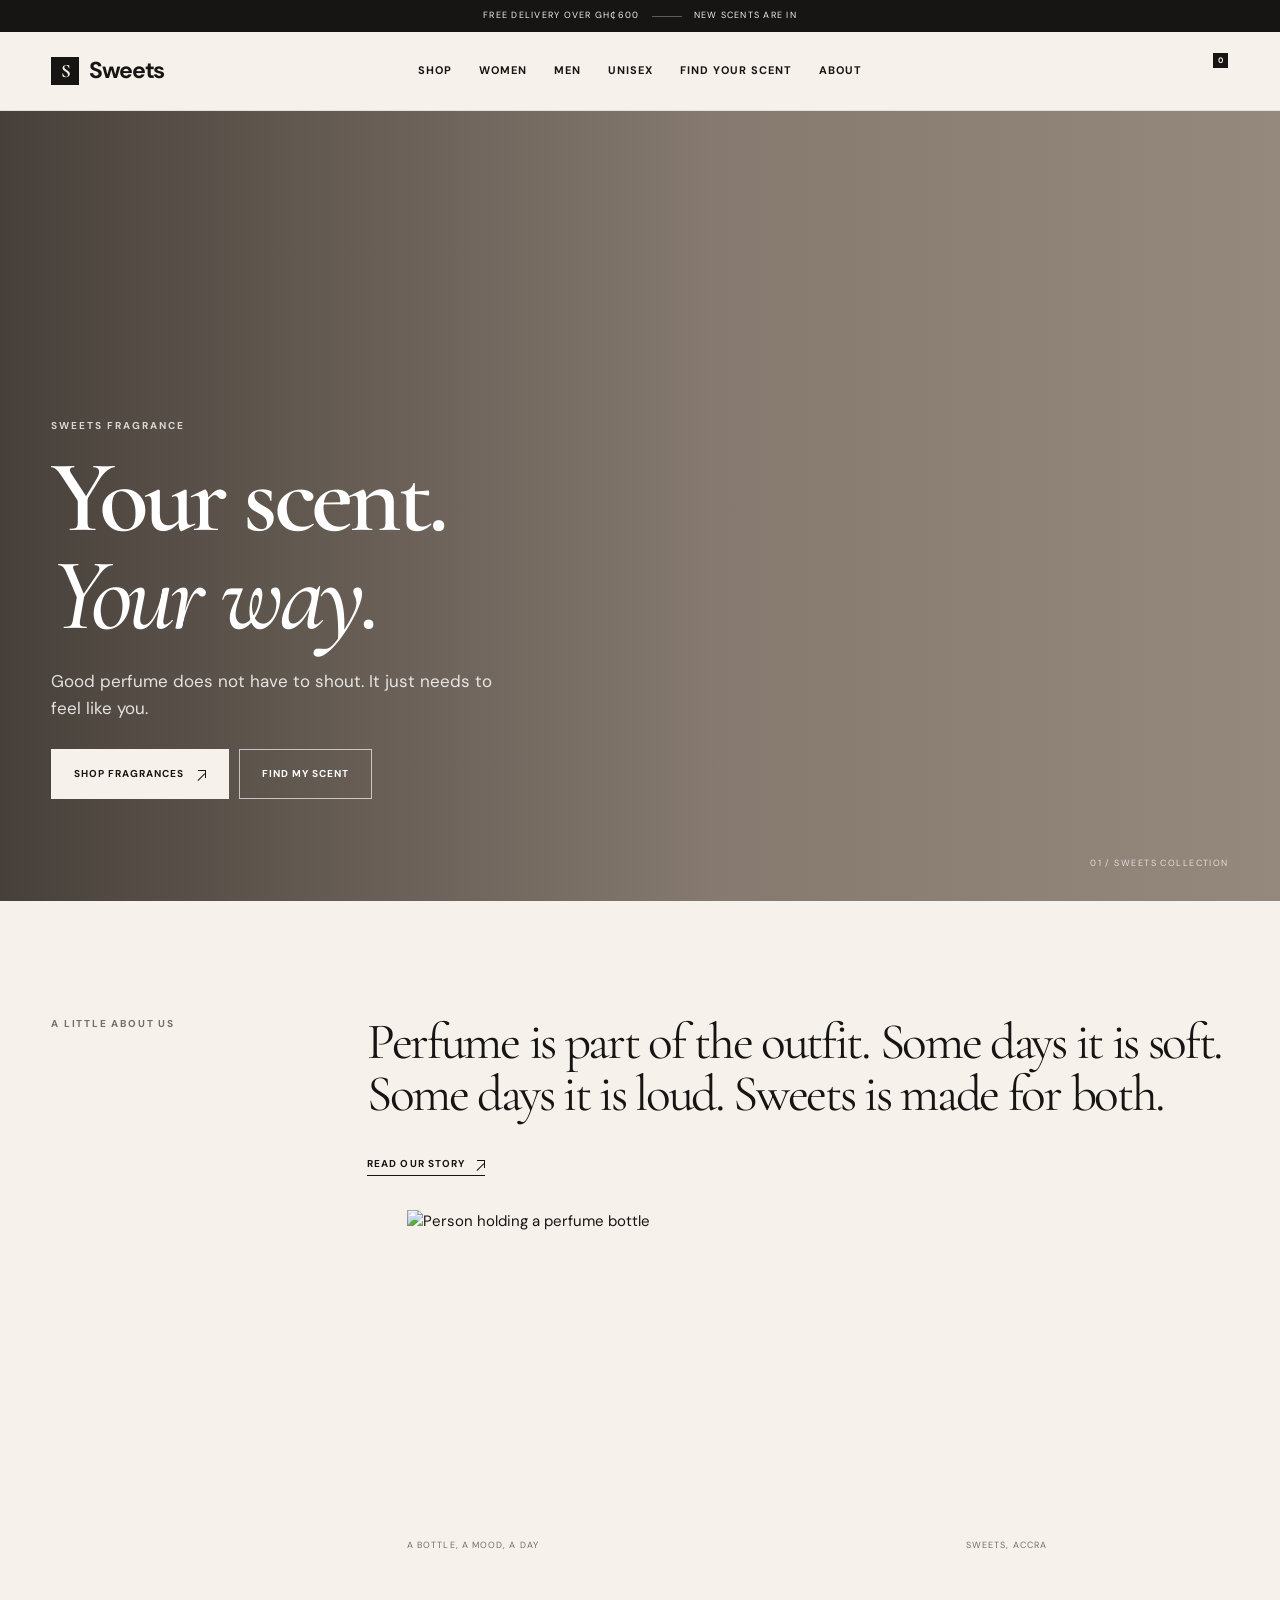
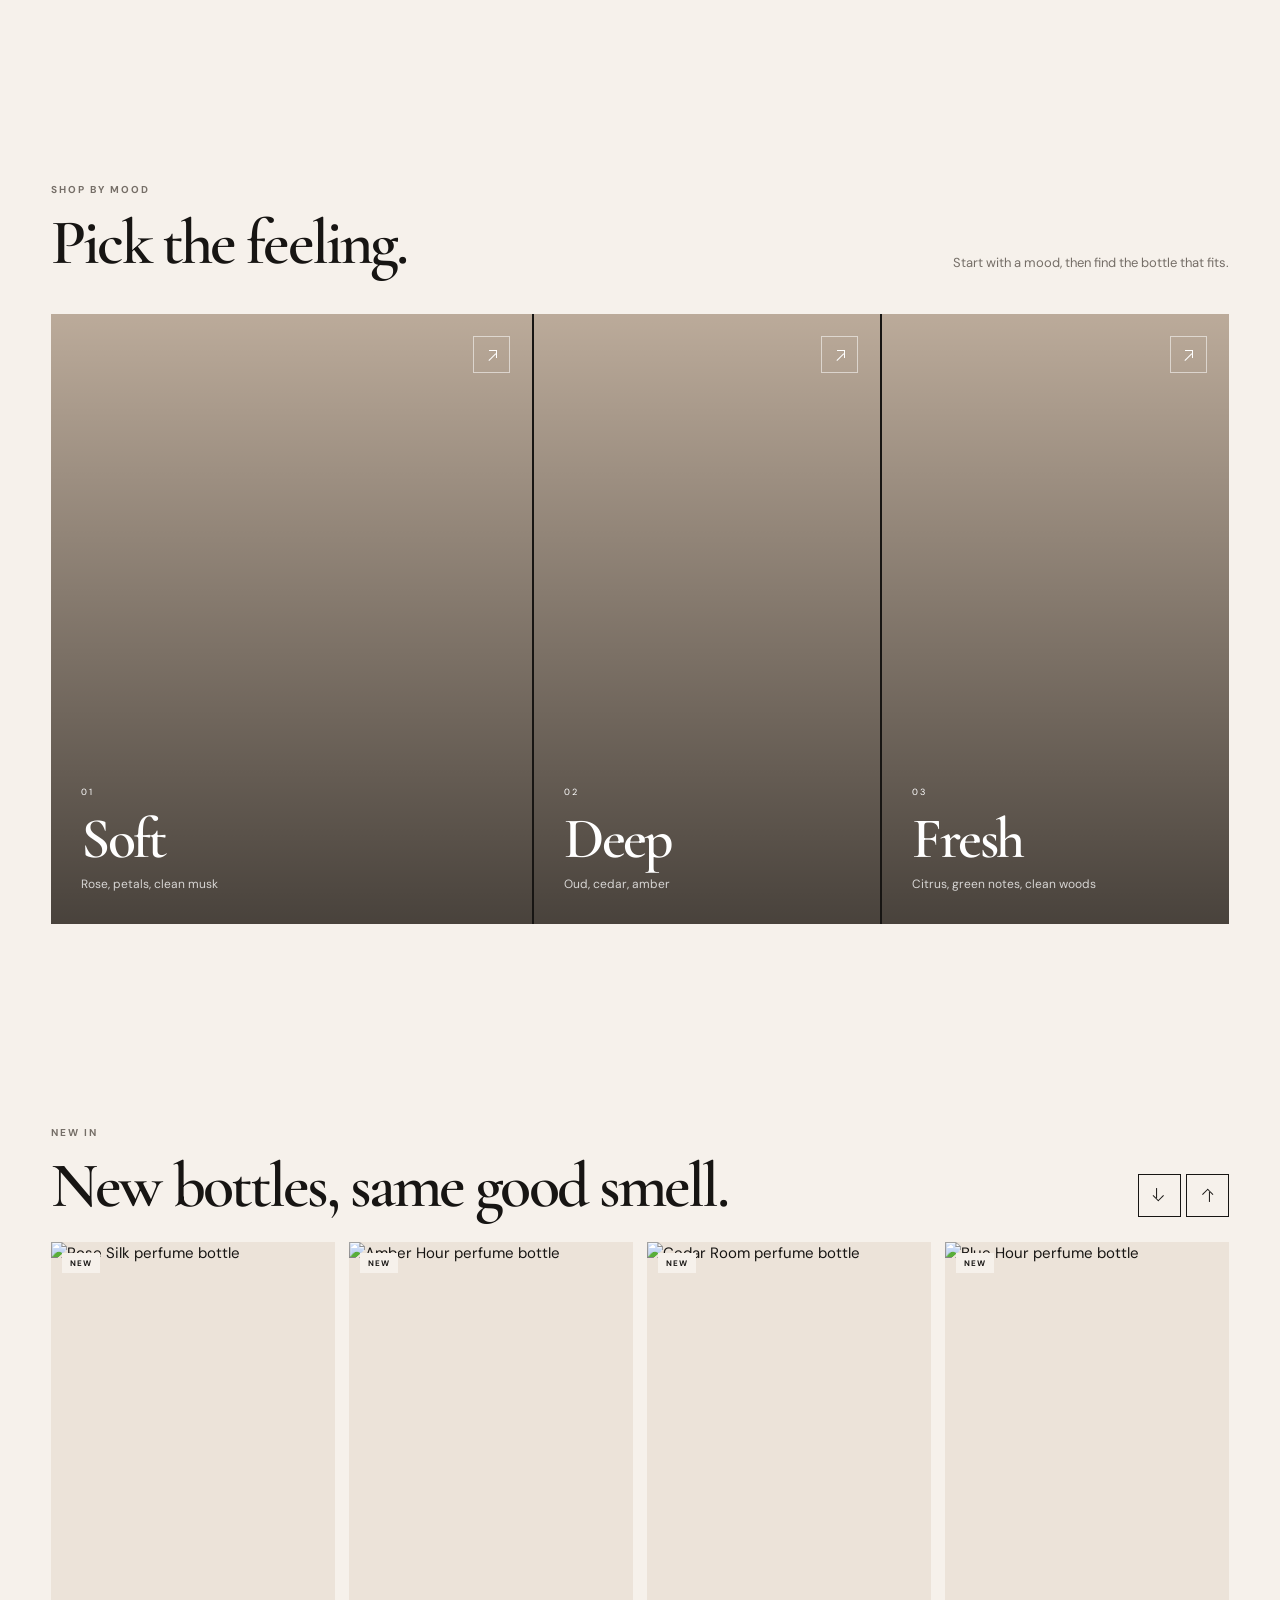
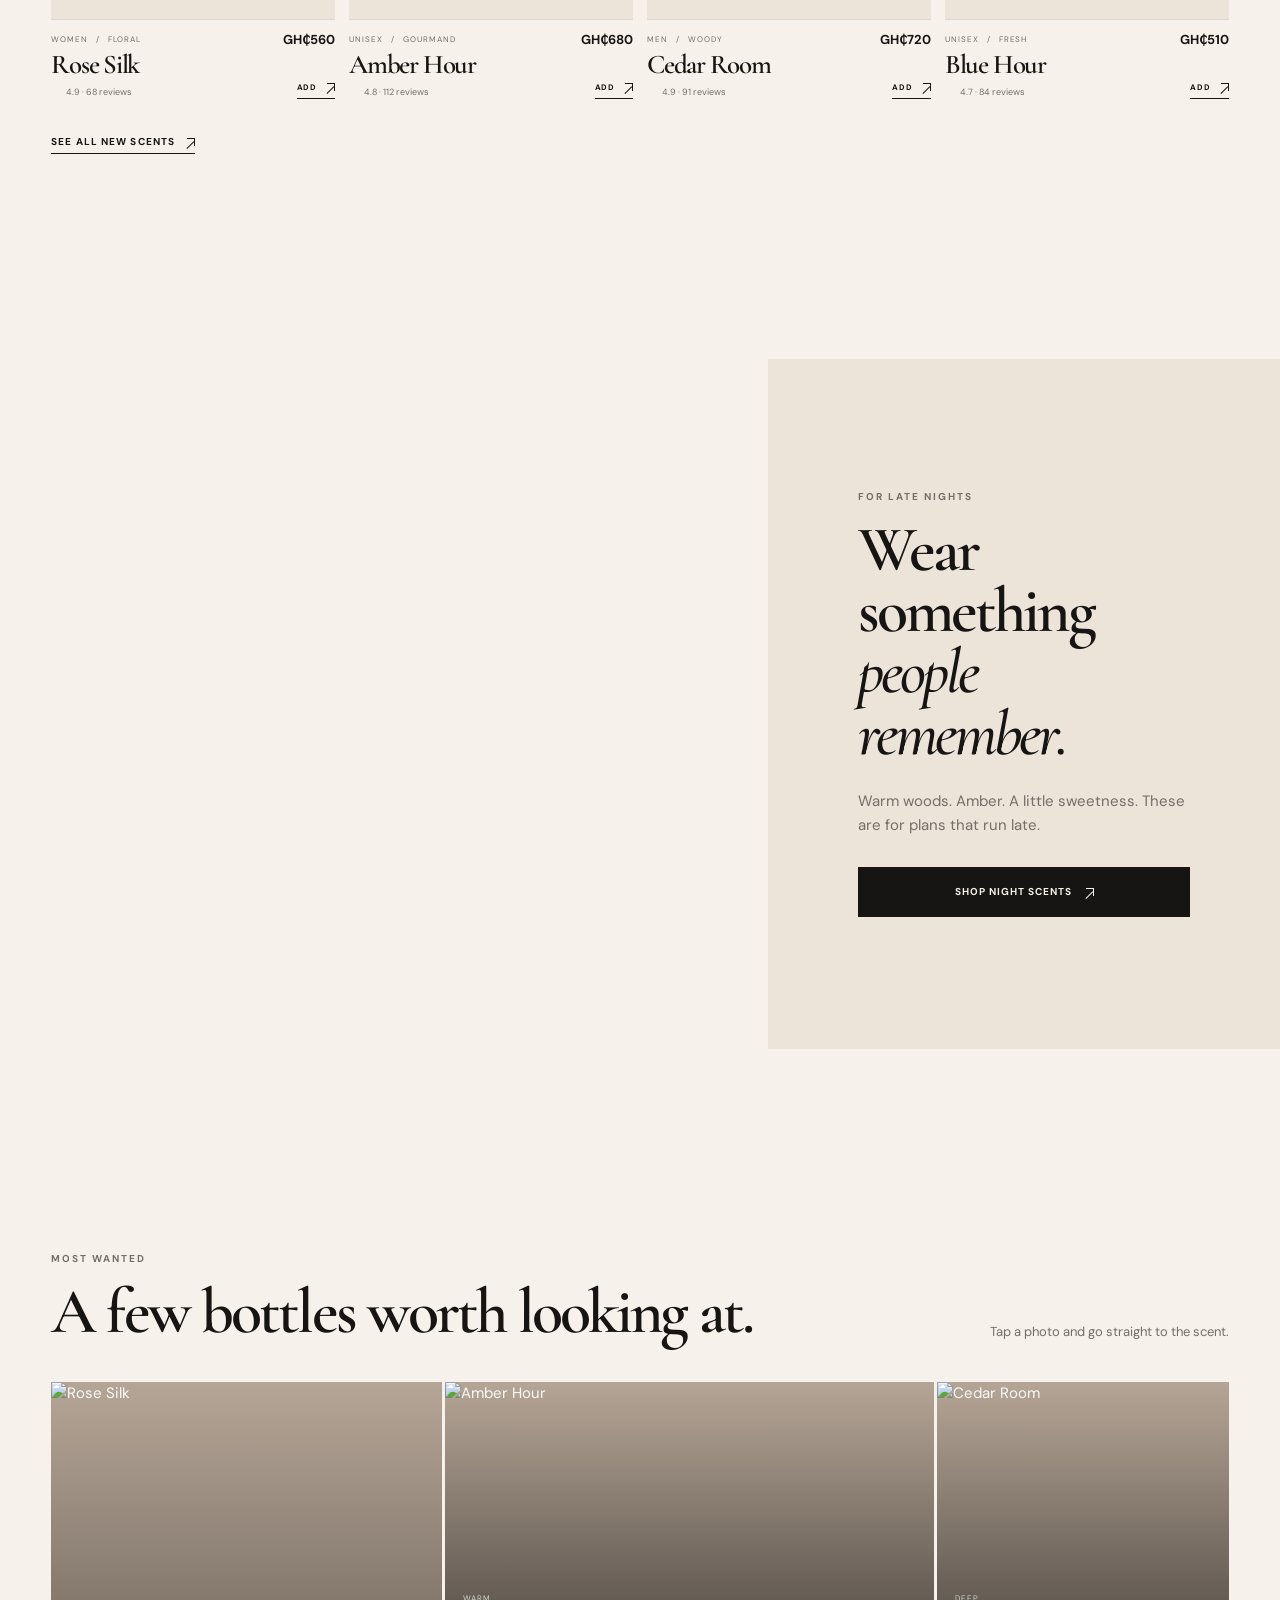
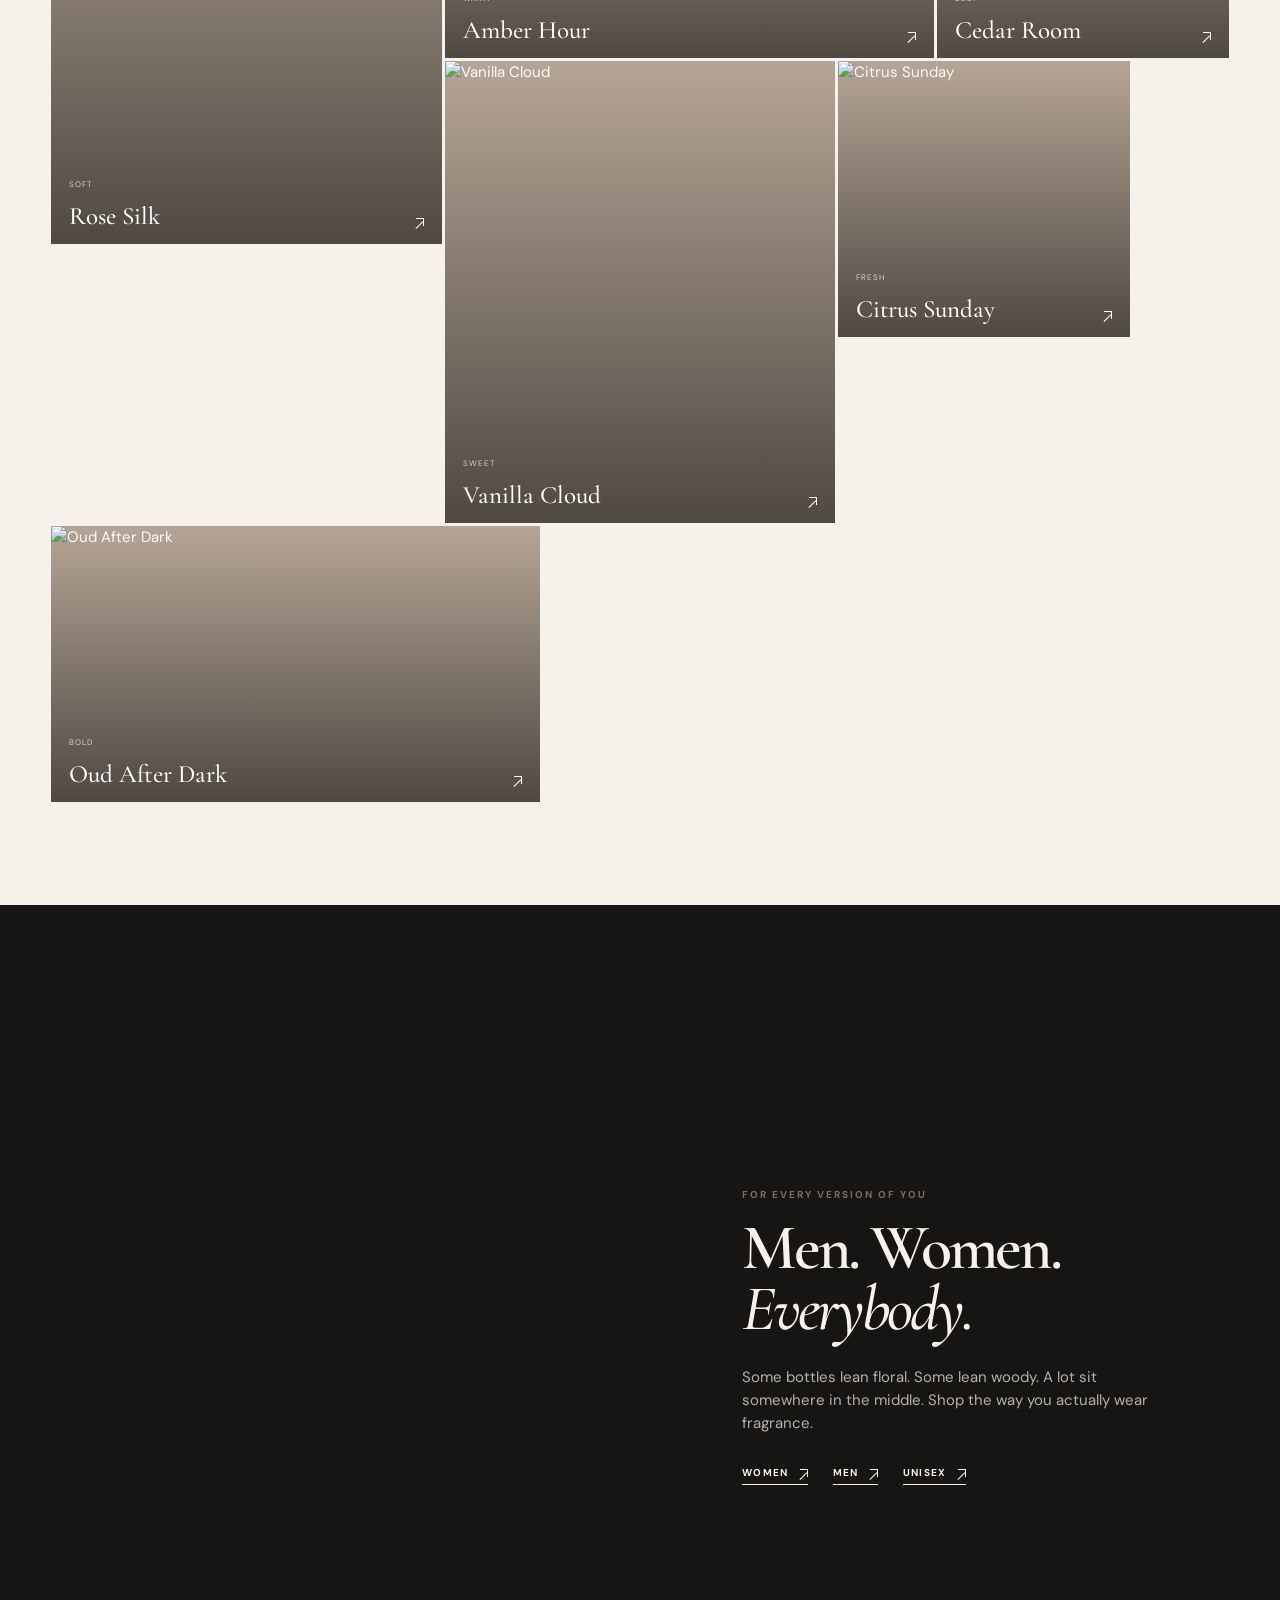
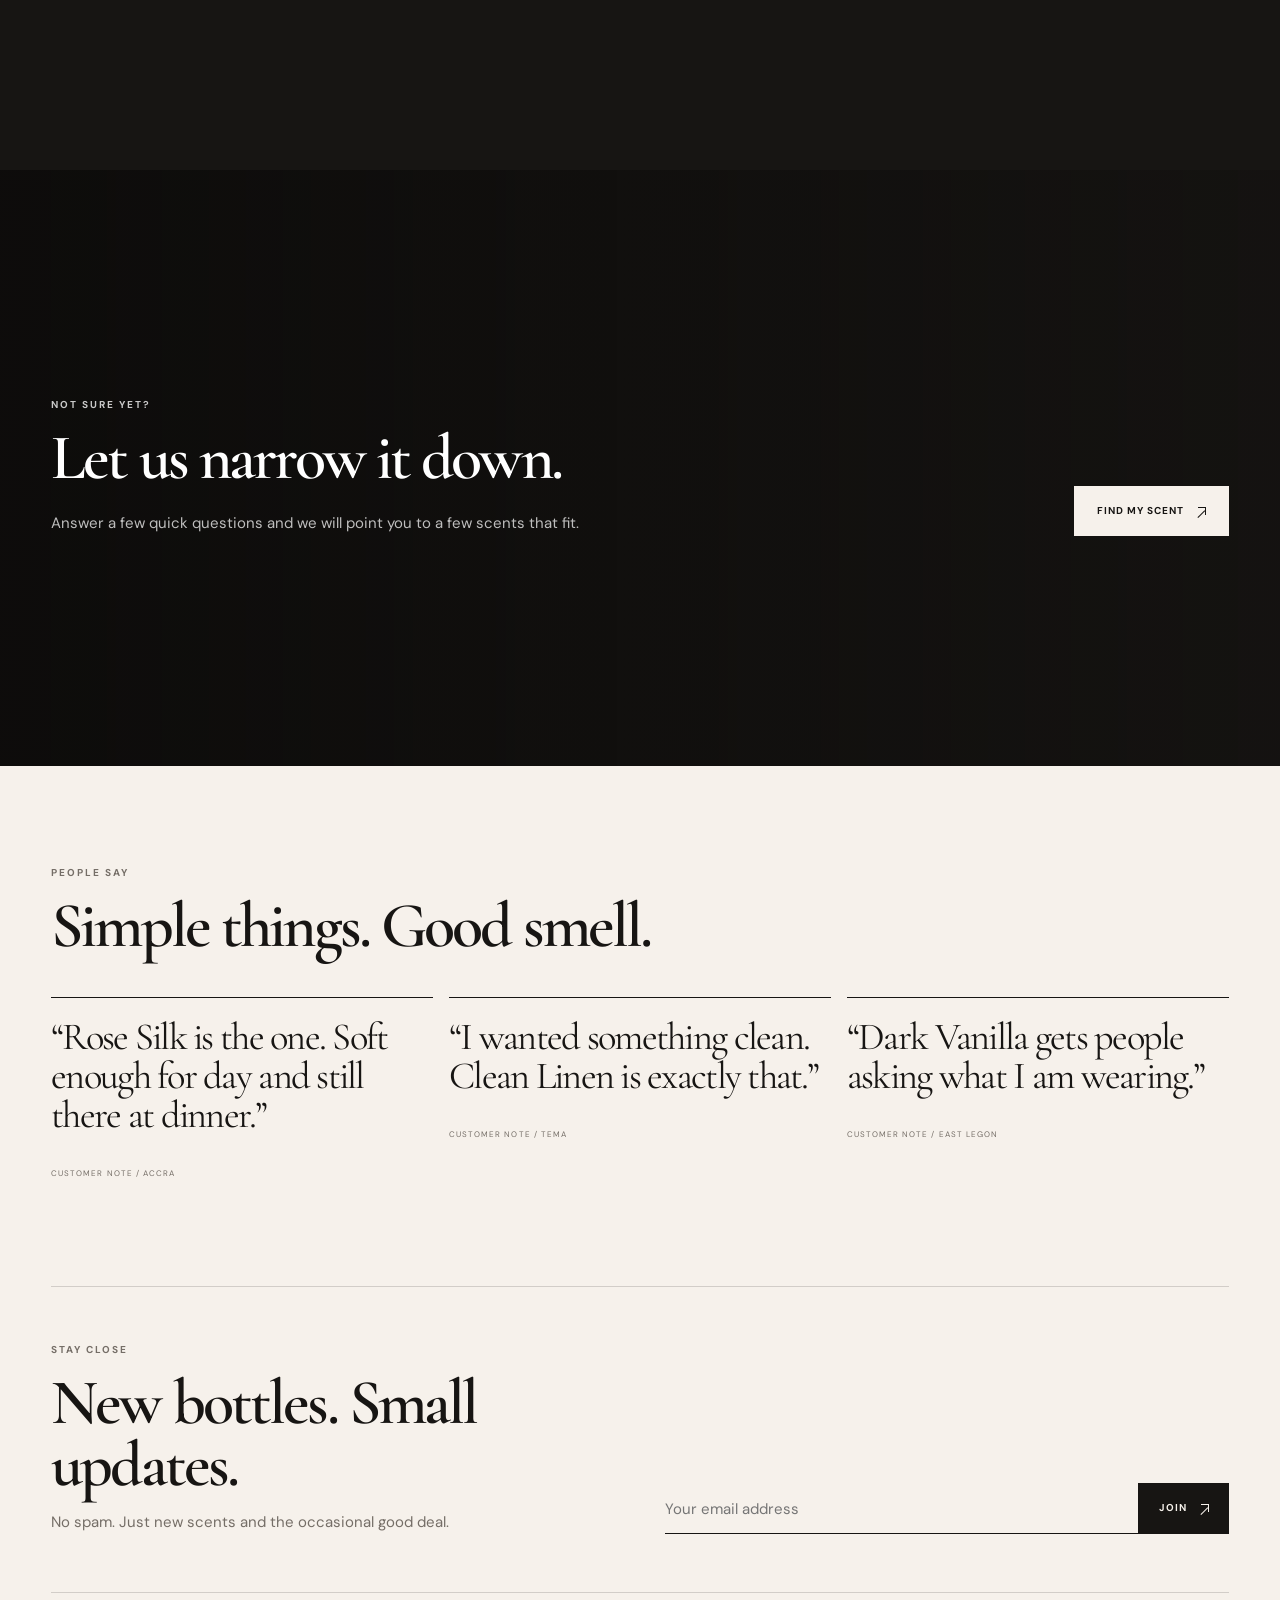
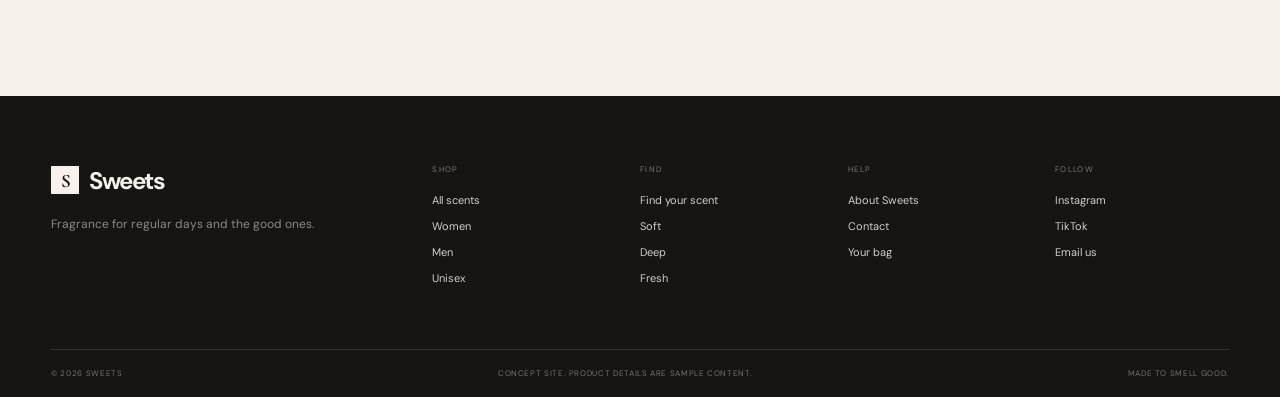
==== commit da398d42: "Add files via upload" ====
--- a/index.html
+++ b/index.html
@@ -3,186 +3,89 @@
 <head>
   <meta charset="utf-8">
   <meta name="viewport" content="width=device-width, initial-scale=1">
-  <meta name="description" content="Sweets makes fragrance feel personal. Shop fresh, floral, warm and woody scents for every day and every night.">
-  <title>Sweets | Fragrance, your way</title>
-  <link rel="preconnect" href="https://fonts.googleapis.com">
-  <link rel="preconnect" href="https://fonts.gstatic.com" crossorigin>
-  <link href="https://fonts.googleapis.com/css2?family=DM+Sans:wght@400;500;600;700&family=Playfair+Display:wght@500;600;700&display=swap" rel="stylesheet">
-  <link rel="stylesheet" href="styles.css">
-  <link rel="icon" href="favicon.svg" type="image/svg+xml">
-  <script defer src="https://cdnjs.cloudflare.com/ajax/libs/font-awesome/6.5.2/js/all.min.js"></script>
-  <script defer src="script.js"></script>
+  <meta name="description" content="Sweets is a fragrance shop with fresh, floral, sweet and woody scents. Find a bottle that fits you.">
+  <title>Sweets | Your scent. Your way.</title>
+  <link rel="preconnect" href="https://fonts.googleapis.com"><link rel="preconnect" href="https://fonts.gstatic.com" crossorigin>
+  <link href="https://fonts.googleapis.com/css2?family=Cormorant+Garamond:ital,wght@0,500;0,600;0,700;1,500&family=DM+Sans:wght@400;500;600;700&display=swap" rel="stylesheet">
+  <link rel="stylesheet" href="styles.css"><link rel="icon" href="favicon.svg" type="image/svg+xml">
+  <script defer src="https://cdnjs.cloudflare.com/ajax/libs/font-awesome/6.5.2/js/all.min.js"></script><script defer src="script.js"></script>
 </head>
 <body class="home-page">
   <div class="announcement"><span>Free delivery over GH₵600</span><span class="announcement-rule"></span><span>New scents are in</span></div>
-
   <header class="site-header" data-header>
     <div class="header-inner">
-      <a class="brand" href="index.html" aria-label="Sweets home">
-        <span class="brand-mark" aria-hidden="true">S</span>
-        <span>Sweets</span>
-      </a>
-
-      <nav class="desktop-nav" aria-label="Main navigation">
-        <a href="shop.html">Shop</a>
-        <a href="shop.html?gender=Women">Women</a>
-        <a href="shop.html?gender=Men">Men</a>
-        <a href="shop.html?gender=Unisex">Unisex</a>
-        <a href="finder.html">Find your scent</a>
-        <a href="about.html">About</a>
-      </nav>
-
-      <div class="header-actions">
-        <button class="icon-button" type="button" data-search-toggle aria-label="Open search"><i class="fa-solid fa-magnifying-glass" aria-hidden="true"></i></button>
-        <a class="icon-button cart-link" href="cart.html" aria-label="Open bag"><i class="fa-solid fa-bag-shopping" aria-hidden="true"></i><span class="cart-count" data-cart-count>0</span></a>
-        <button class="menu-toggle" type="button" data-menu-toggle aria-label="Open menu" aria-expanded="false"><span></span><span></span></button>
-      </div>
+      <a class="brand" href="index.html" aria-label="Sweets home"><span class="brand-mark" aria-hidden="true">S</span><span>Sweets</span></a>
+      <nav class="desktop-nav" aria-label="Main navigation"><a href="shop.html">Shop</a><a href="shop.html?gender=Women">Women</a><a href="shop.html?gender=Men">Men</a><a href="shop.html?gender=Unisex">Unisex</a><a href="finder.html">Find your scent</a><a href="about.html">About</a></nav>
+      <div class="header-actions"><button class="icon-button" type="button" data-search-toggle aria-label="Open search"><i class="fa-solid fa-magnifying-glass" aria-hidden="true"></i></button><a class="icon-button" href="cart.html" aria-label="Open bag"><i class="fa-solid fa-bag-shopping" aria-hidden="true"></i><span class="cart-count" data-cart-count>0</span></a><button class="menu-toggle" type="button" data-menu-toggle aria-label="Open menu" aria-expanded="false"><span></span><span></span></button></div>
     </div>
-    <div class="search-drawer" data-search-drawer>
-      <form class="search-form" action="shop.html" method="get">
-        <label for="site-search">What are you looking for?</label>
-        <div class="search-row"><input id="site-search" name="q" type="search" placeholder="Search perfumes" autocomplete="off"><button type="submit" class="text-arrow">Search <span class="arrow-icon" aria-hidden="true">↗</span></button></div>
-      </form>
-    </div>
-    <div class="mobile-menu" data-mobile-menu>
-      <nav aria-label="Mobile navigation">
-        <a href="shop.html">Shop <span class="arrow-icon" aria-hidden="true">↗</span></a>
-        <a href="shop.html?gender=Women">Women <span class="arrow-icon" aria-hidden="true">↗</span></a>
-        <a href="shop.html?gender=Men">Men <span class="arrow-icon" aria-hidden="true">↗</span></a>
-        <a href="shop.html?gender=Unisex">Unisex <span class="arrow-icon" aria-hidden="true">↗</span></a>
-        <a href="finder.html">Find your scent <span class="arrow-icon" aria-hidden="true">↗</span></a>
-        <a href="about.html">About <span class="arrow-icon" aria-hidden="true">↗</span></a>
-      </nav>
-    </div>
+    <div class="search-drawer" data-search-drawer><form class="search-form" action="shop.html" method="get"><label for="site-search">What are you looking for?</label><div class="search-row"><input id="site-search" name="q" type="search" placeholder="Search perfumes" autocomplete="off"><button type="submit" class="text-arrow">Search <span class="arrow-icon" aria-hidden="true"></span></button></div></form></div>
+    <div class="mobile-menu" data-mobile-menu><nav aria-label="Mobile navigation"><a href="shop.html">Shop <span class="arrow-icon" aria-hidden="true"></span></a><a href="shop.html?gender=Women">Women <span class="arrow-icon" aria-hidden="true"></span></a><a href="shop.html?gender=Men">Men <span class="arrow-icon" aria-hidden="true"></span></a><a href="shop.html?gender=Unisex">Unisex <span class="arrow-icon" aria-hidden="true"></span></a><a href="finder.html">Find your scent <span class="arrow-icon" aria-hidden="true"></span></a><a href="about.html">About <span class="arrow-icon" aria-hidden="true"></span></a></nav></div>
   </header>
 
   <main>
-    <section class="hero hero-home">
-      <div class="hero-image" style="--bg:url('https://images.unsplash.com/photo-1733660227163-01bc46e0d7d7?auto=format&fit=crop&w=1800&q=88');"></div>
-      <div class="hero-overlay"></div>
-      <div class="hero-copy">
-        <p class="eyebrow light">Sweets fragrance</p>
-        <h1>Your scent.<br><em>Your way.</em></h1>
-        <p>Good perfume does not have to shout. It just needs to feel like you.</p>
-        <div class="hero-actions">
-          <a class="button button-light" href="shop.html">Shop fragrances <span class="arrow-icon" aria-hidden="true">↗</span></a>
-          <a class="button button-ghost-light" href="finder.html">Find my scent</a>
-        </div>
-      </div>
-      <div class="hero-note">01 / The Sweets collection</div>
+    <section class="hero-home" aria-label="Sweets fragrance" style="background:#a49689">
+      <div class="hero-image" data-home-hero></div><div class="hero-overlay"></div>
+      <div class="hero-copy"><p class="eyebrow light">Sweets fragrance</p><h1>Your scent.<br><em>Your way.</em></h1><p>Good perfume does not have to shout. It just needs to feel like you.</p><div class="hero-actions"><a class="button button-light" href="shop.html">Shop fragrances <span class="arrow-icon" aria-hidden="true"></span></a><a class="button button-ghost-light" href="finder.html">Find my scent</a></div></div>
+      <div class="hero-note">01 / Sweets collection</div>
     </section>
 
     <section class="intro section-shell">
       <div class="intro-label">A little about us</div>
       <div class="intro-copy">
         <p class="display-copy">Perfume is part of the outfit. Some days it is soft. Some days it is loud. Sweets is made for both.</p>
-        <a class="underlined-link" href="about.html">Read our story <span class="arrow-icon" aria-hidden="true">↗</span></a>
+        <a class="underlined-link" href="about.html">Read our story <span class="arrow-icon" aria-hidden="true"></span></a>
+        <figure class="intro-photo"><img src="https://images.unsplash.com/photo-1727264374334-258e5e2f3f7a?auto=format&fit=crop&w=1400&q=86" alt="Person holding a perfume bottle" loading="lazy"><figcaption><span>A bottle, a mood, a day</span><span>Sweets, Accra</span></figcaption></figure>
       </div>
     </section>
 
-    <section class="mood-section section-shell section-space">
-      <div class="section-heading split-heading">
-        <div>
-          <p class="eyebrow">Shop by mood</p>
-          <h2>Pick the feeling.</h2>
-        </div>
-        <p class="heading-note">Start with a mood, then find the bottle that fits.</p>
-      </div>
+    <section class="section-shell section-space">
+      <div class="section-heading split-heading"><div><p class="eyebrow">Shop by mood</p><h2>Pick the feeling.</h2></div><p class="heading-note">Start with a mood, then find the bottle that fits.</p></div>
       <div class="mood-grid">
-        <a class="mood-card mood-card-wide" href="shop.html?scent=Floral">
-          <div class="mood-image" style="--bg:url('https://images.unsplash.com/photo-1622916132646-50a2a6fe9b9a?auto=format&fit=crop&w=1200&q=85');"></div>
-          <div class="mood-shade"></div>
-          <div class="mood-copy"><span>01</span><h3>Soft</h3><p>Rose, petals, clean musk</p></div>
-          <span class="corner-arrow arrow-icon" aria-hidden="true">↗</span>
-        </a>
-        <a class="mood-card" href="shop.html?scent=Woody">
-          <div class="mood-image" style="--bg:url('https://images.unsplash.com/photo-1672848812581-f6e71ffa6839?auto=format&fit=crop&w=1000&q=85');"></div>
-          <div class="mood-shade"></div>
-          <div class="mood-copy"><span>02</span><h3>Deep</h3><p>Oud, cedar, amber</p></div>
-          <span class="corner-arrow arrow-icon" aria-hidden="true">↗</span>
-        </a>
-        <a class="mood-card" href="shop.html?scent=Citrus">
-          <div class="mood-image" style="--bg:url('https://images.unsplash.com/photo-1615634260830-85d92cd1b769?auto=format&fit=crop&w=1000&q=85');"></div>
-          <div class="mood-shade"></div>
-          <div class="mood-copy"><span>03</span><h3>Fresh</h3><p>Mandarin, citrus, clean woods</p></div>
-          <span class="corner-arrow arrow-icon" aria-hidden="true">↗</span>
-        </a>
+        <a class="mood-card" href="shop.html?scent=Floral"><div class="mood-image" style="background-image:url('https://images.unsplash.com/photo-1623071281935-c778d4a6dd0c?auto=format&fit=crop&w=1300&q=86')"></div><div class="mood-shade"></div><div class="mood-copy"><small>01</small><h3>Soft</h3><p>Rose, petals, clean musk</p></div><span class="corner-arrow" aria-hidden="true"><span class="arrow-icon"></span></span></a>
+        <a class="mood-card" href="shop.html?scent=Woody"><div class="mood-image" style="background-image:url('https://images.unsplash.com/photo-1635796342460-368cf1927238?auto=format&fit=crop&w=1100&q=86')"></div><div class="mood-shade"></div><div class="mood-copy"><small>02</small><h3>Deep</h3><p>Oud, cedar, amber</p></div><span class="corner-arrow" aria-hidden="true"><span class="arrow-icon"></span></span></a>
+        <a class="mood-card" href="shop.html?scent=Citrus"><div class="mood-image" style="background-image:url('https://images.unsplash.com/photo-1766362366600-3bc8835c404a?auto=format&fit=crop&w=1100&q=86')"></div><div class="mood-shade"></div><div class="mood-copy"><small>03</small><h3>Fresh</h3><p>Citrus, green notes, clean woods</p></div><span class="corner-arrow" aria-hidden="true"><span class="arrow-icon"></span></span></a>
       </div>
     </section>
 
-    <section class="product-section section-shell section-space">
-      <div class="section-heading split-heading">
-        <div><p class="eyebrow">New in</p><h2>New bottles, same good smell.</h2></div>
-        <a class="underlined-link" href="shop.html?sort=newest">See all new scents <span class="arrow-icon" aria-hidden="true">↗</span></a>
-      </div>
-      <div class="product-grid product-grid-four" data-home-new-products></div>
+    <section class="section-shell section-space">
+      <div class="carousel-head"><div><p class="eyebrow">New in</p><h2>New bottles, same good smell.</h2></div><div class="carousel-controls" aria-label="New in controls"><button class="carousel-button" type="button" data-carousel-prev data-carousel-target="[data-home-new-products]" aria-label="Previous new scents"><span class="arrow-icon" aria-hidden="true"></span></button><button class="carousel-button" type="button" data-carousel-next data-carousel-target="[data-home-new-products]" aria-label="Next new scents"><span class="arrow-icon" aria-hidden="true"></span></button></div></div>
+      <div class="product-carousel" data-home-new-products></div>
+      <div style="margin-top:26px"><a class="underlined-link" href="shop.html?sort=newest">See all new scents <span class="arrow-icon" aria-hidden="true"></span></a></div>
     </section>
 
-    <section class="campaign campaign-light section-space">
-      <div class="campaign-media" style="background-image:url('https://images.unsplash.com/photo-1709662369957-0cbf9f8452fc?auto=format&fit=crop&w=1500&q=86');"></div>
-      <div class="campaign-copy">
-        <p class="eyebrow">For late nights</p>
-        <h2>Wear something<br><em>people remember.</em></h2>
-        <p>Warm woods. Amber. A little sweetness. The night collection is built for plans that run late.</p>
-        <a class="button button-dark" href="shop.html?scent=Woody">Shop night scents <span class="arrow-icon" aria-hidden="true">↗</span></a>
+    <section class="campaign section-space">
+      <div class="campaign-media" style="background-image:url('https://images.unsplash.com/photo-1733660227083-12b78ad0073d?auto=format&fit=crop&w=1500&q=86')"></div>
+      <div class="campaign-copy"><p class="eyebrow">For late nights</p><h2>Wear something<br><em>people remember.</em></h2><p>Warm woods. Amber. A little sweetness. These are for plans that run late.</p><a class="button button-dark" href="shop.html?scent=Woody">Shop night scents <span class="arrow-icon" aria-hidden="true"></span></a></div>
+    </section>
+
+    <section class="section-shell section-space">
+      <div class="section-heading split-heading"><div><p class="eyebrow">Most wanted</p><h2>A few bottles worth looking at.</h2></div><p class="heading-note">Tap a photo and go straight to the scent.</p></div>
+      <div class="gallery-wrap" data-home-gallery></div>
+    </section>
+
+    <section class="split-image-section section-space">
+      <div class="split-panel-image" style="background-image:url('https://images.unsplash.com/photo-1646032048829-5377b5c0feba?auto=format&fit=crop&w=1400&q=86')"></div>
+      <div class="split-panel-copy"><p class="eyebrow">For every version of you</p><h2>Men. Women.<br><em>Everybody.</em></h2><p>Some bottles lean floral. Some lean woody. A lot sit somewhere in the middle. Shop the way you actually wear fragrance.</p><div class="link-row"><a class="underlined-link" href="shop.html?gender=Women">Women <span class="arrow-icon" aria-hidden="true"></span></a><a class="underlined-link" href="shop.html?gender=Men">Men <span class="arrow-icon" aria-hidden="true"></span></a><a class="underlined-link" href="shop.html?gender=Unisex">Unisex <span class="arrow-icon" aria-hidden="true"></span></a></div></div>
+    </section>
+
+    <section class="finder-banner section-space" style="--finder-bg:url('https://images.unsplash.com/photo-1690828877746-053e2fe9bb0a?auto=format&fit=crop&w=1800&q=86')">
+      <div class="finder-banner-inner section-shell"><div><p class="eyebrow light">Not sure yet?</p><h2>Let us narrow it down.</h2><p>Answer a few quick questions and we will point you to a few scents that fit.</p></div><a class="button button-light" href="finder.html">Find my scent <span class="arrow-icon" aria-hidden="true"></span></a></div>
+    </section>
+
+    <section class="section-shell section-space">
+      <div class="section-heading"><p class="eyebrow">People say</p><h2>Simple things. Good smell.</h2></div>
+      <div class="product-grid product-grid-three">
+        <article class="testimonial"><p class="display-copy">“Rose Silk is the one. Soft enough for day and still there at dinner.”</p><small>Customer note / Accra</small></article>
+        <article class="testimonial"><p class="display-copy">“I wanted something clean. Clean Linen is exactly that.”</p><small>Customer note / Tema</small></article>
+        <article class="testimonial"><p class="display-copy">“Dark Vanilla gets people asking what I am wearing.”</p><small>Customer note / East Legon</small></article>
       </div>
     </section>
 
-    <section class="best-section section-shell section-space">
-      <div class="section-heading split-heading">
-        <div><p class="eyebrow">Most wanted</p><h2>The bottles people keep coming back to.</h2></div>
-        <a class="underlined-link" href="shop.html?sort=popular">Shop best sellers <span class="arrow-icon" aria-hidden="true">↗</span></a>
-      </div>
-      <div class="product-grid product-grid-four" data-home-best-products></div>
-    </section>
-
-    <section class="split-image-section section-space">
-      <div class="split-panel split-panel-image" style="background-image:url('https://images.unsplash.com/photo-1611268622894-2ae2cff570bb?auto=format&fit=crop&w=1300&q=86');"></div>
-      <div class="split-panel split-panel-copy">
-        <p class="eyebrow">For every version of you</p>
-        <h2>Men. Women.<br><em>Everybody.</em></h2>
-        <p>Some bottles lean floral. Some lean woody. A lot sit somewhere in the middle. Shop the way you actually wear fragrance.</p>
-        <div class="link-row">
-          <a class="underlined-link" href="shop.html?gender=Women">Women <span class="arrow-icon" aria-hidden="true">↗</span></a>
-          <a class="underlined-link" href="shop.html?gender=Men">Men <span class="arrow-icon" aria-hidden="true">↗</span></a>
-          <a class="underlined-link" href="shop.html?gender=Unisex">Unisex <span class="arrow-icon" aria-hidden="true">↗</span></a>
-        </div>
-      </div>
-    </section>
-
-    <section class="finder-banner section-space">
-      <div class="finder-banner-inner section-shell">
-        <div><p class="eyebrow">Not sure yet?</p><h2>Let us narrow it down.</h2><p>Answer a few quick questions and we will point you to a few scents that fit.</p></div>
-        <a class="button button-dark" href="finder.html">Find my scent <span class="arrow-icon" aria-hidden="true">↗</span></a>
-      </div>
-    </section>
-
-    <section class="quote-section section-shell section-space">
-      <div class="quote-mark">“</div>
-      <blockquote>A good scent changes the way you walk into a room.</blockquote>
-      <p>That is really what Sweets is about.</p>
-    </section>
-
     <section class="newsletter section-shell section-space">
-      <div class="newsletter-inner">
-        <div><p class="eyebrow">Stay close</p><h2>New bottles. Small updates.</h2><p>No spam. Just new scents and the occasional good deal.</p></div>
-        <form class="newsletter-form" data-newsletter-form>
-          <label class="sr-only" for="newsletter-email">Email address</label>
-          <input id="newsletter-email" name="email" type="email" placeholder="Your email address" required>
-          <button class="button button-dark" type="submit">Join <span class="arrow-icon" aria-hidden="true">↗</span></button>
-        </form>
-      </div>
+      <div class="newsletter-inner"><div><p class="eyebrow">Stay close</p><h2>New bottles. Small updates.</h2><p>No spam. Just new scents and the occasional good deal.</p></div><form class="newsletter-form" data-newsletter-form><label class="sr-only" for="newsletter-email">Email address</label><input id="newsletter-email" name="email" type="email" placeholder="Your email address" required><button class="button button-dark" type="submit">Join <span class="arrow-icon" aria-hidden="true"></span></button></form></div>
     </section>
   </main>
 
-  <footer class="site-footer">
-    <div class="section-shell footer-top">
-      <div class="footer-brand"><a class="brand brand-footer" href="index.html"><span class="brand-mark" aria-hidden="true">S</span><span>Sweets</span></a><p>Fragrance for regular days and the good ones.</p></div>
-      <div class="footer-column"><p class="footer-label">Shop</p><a href="shop.html">All scents</a><a href="shop.html?gender=Women">Women</a><a href="shop.html?gender=Men">Men</a><a href="shop.html?gender=Unisex">Unisex</a></div>
-      <div class="footer-column"><p class="footer-label">Help</p><a href="finder.html">Find your scent</a><a href="contact.html">Contact</a><a href="cart.html">Your bag</a><a href="about.html">About Sweets</a></div>
-      <div class="footer-column"><p class="footer-label">Follow</p><a href="#" aria-label="Instagram">Instagram</a><a href="#" aria-label="TikTok">TikTok</a><a href="mailto:hello@sweetsfragrance.com">Email us</a></div>
-    </div>
-    <div class="section-shell footer-bottom"><span>© <span data-year></span> Sweets</span><span>Concept site. Product details are sample content.</span><span>Made to smell good.</span></div>
-  </footer>
+  <footer class="site-footer"><div class="section-shell footer-top"><div class="footer-brand"><a class="brand brand-footer" href="index.html"><span class="brand-mark" aria-hidden="true">S</span><span>Sweets</span></a><p>Fragrance for regular days and the good ones.</p></div><div class="footer-column"><p class="footer-label">Shop</p><a href="shop.html">All scents</a><a href="shop.html?gender=Women">Women</a><a href="shop.html?gender=Men">Men</a><a href="shop.html?gender=Unisex">Unisex</a></div><div class="footer-column"><p class="footer-label">Find</p><a href="finder.html">Find your scent</a><a href="shop.html?scent=Floral">Soft</a><a href="shop.html?scent=Woody">Deep</a><a href="shop.html?scent=Citrus">Fresh</a></div><div class="footer-column"><p class="footer-label">Help</p><a href="about.html">About Sweets</a><a href="contact.html">Contact</a><a href="cart.html">Your bag</a></div><div class="footer-column"><p class="footer-label">Follow</p><a href="#">Instagram</a><a href="#">TikTok</a><a href="mailto:hello@sweetsfragrance.com">Email us</a></div></div><div class="section-shell footer-bottom"><span>© <span data-year></span> Sweets</span><span>Concept site. Product details are sample content.</span><span>Made to smell good.</span></div></footer>
 </body>
 </html>
--- a/styles.css
+++ b/styles.css
@@ -1,92 +1,198 @@
 :root{
   --ink:#171513;
-  --muted:#6f6963;
-  --paper:#f7f3ee;
-  --paper-2:#efe8df;
-  --white:#fffdfa;
-  --line:#d9d0c7;
-  --accent:#a26b3f;
-  --soft:#e8ddd1;
-  --serif:"Playfair Display", Georgia, serif;
+  --muted:#756e67;
+  --paper:#f6f1eb;
+  --paper-2:#ece3d9;
+  --paper-3:#e2d5c8;
+  --white:#fffdf9;
+  --line:rgba(23,21,19,.16);
+  --line-soft:rgba(23,21,19,.08);
+  --accent:#9e643c;
+  --accent-soft:#d8b497;
+  --max:1480px;
+  --pad:clamp(18px,4vw,68px);
+  --ease:cubic-bezier(.18,.72,.2,1);
+  --serif:"Cormorant Garamond", Georgia, serif;
   --sans:"DM Sans", Arial, sans-serif;
-  --max:1440px;
-  --pad:clamp(20px, 4vw, 64px);
-  --ease:cubic-bezier(.2,.8,.2,1);
 }
 *{box-sizing:border-box}
 html{scroll-behavior:smooth}
-body{margin:0;background:var(--paper);color:var(--ink);font-family:var(--sans);font-size:16px;line-height:1.55;-webkit-font-smoothing:antialiased}
-img{max-width:100%;display:block}
+body{margin:0;background:var(--paper);color:var(--ink);font-family:var(--sans);font-size:15px;line-height:1.55;-webkit-font-smoothing:antialiased;text-rendering:optimizeLegibility}
+body,button,input,select,textarea{font-variant-numeric:tabular-nums}
+img{display:block;max-width:100%}
 a{color:inherit;text-decoration:none}
-button,input,select,textarea{font:inherit}
+button,input,select,textarea{font:inherit;color:inherit}
 button{cursor:pointer}
 button:focus-visible,a:focus-visible,input:focus-visible,select:focus-visible,textarea:focus-visible{outline:2px solid var(--ink);outline-offset:3px}
 .sr-only{position:absolute!important;width:1px!important;height:1px!important;padding:0!important;margin:-1px!important;overflow:hidden!important;clip:rect(0,0,0,0)!important;border:0!important}
-.section-shell{width:min(100% - (var(--pad) * 2),var(--max));margin-inline:auto}
-.section-space{padding-block:clamp(76px,9vw,140px)}
-.eyebrow{font-size:11px;line-height:1;letter-spacing:.18em;text-transform:uppercase;color:var(--muted);margin:0 0 20px;font-weight:700}
+.section-shell{width:min(calc(100% - var(--pad)*2),var(--max));margin-inline:auto}
+.section-space{padding-block:clamp(70px,8vw,128px)}
+.eyebrow{font-size:10px;line-height:1;letter-spacing:.2em;text-transform:uppercase;color:var(--muted);font-weight:700;margin:0 0 17px}
 .eyebrow.light{color:rgba(255,255,255,.78)}
-h1,h2,h3,p{margin-top:0}
-h1,h2,h3{font-family:var(--serif);font-weight:600;line-height:1.06;letter-spacing:-.035em}
-h1{font-size:clamp(54px,8vw,116px)}
-h2{font-size:clamp(40px,5vw,76px)}
-h3{font-size:30px}
-em{font-weight:500}
-.display-copy{font-family:var(--serif);font-size:clamp(30px,4vw,60px);line-height:1.12;letter-spacing:-.035em;max-width:980px}
-.announcement{height:34px;display:flex;align-items:center;justify-content:center;gap:14px;background:var(--ink);color:#f6efe6;font-size:10px;letter-spacing:.11em;text-transform:uppercase}
-.announcement-rule{width:30px;height:1px;background:rgba(255,255,255,.32)}
-.site-header{position:sticky;z-index:30;top:0;background:rgba(247,243,238,.93);backdrop-filter:blur(16px);border-bottom:1px solid rgba(23,21,19,.12)}
-.header-inner{height:82px;width:min(100% - (var(--pad) * 2),var(--max));margin:auto;display:grid;grid-template-columns:1fr auto 1fr;align-items:center}
-.brand{display:inline-flex;align-items:center;gap:10px;font-weight:700;letter-spacing:-.04em;font-size:23px;width:max-content}
-.brand-mark{display:inline-grid;place-items:center;width:30px;height:30px;background:var(--ink);color:var(--paper);font-family:var(--serif);font-size:19px;line-height:1}
-.desktop-nav{display:flex;gap:28px;align-items:center;justify-content:center;font-size:13px;font-weight:600}
-.desktop-nav a,.mobile-menu a{position:relative}
-.desktop-nav a::after{content:"";position:absolute;left:0;bottom:-7px;width:100%;height:1px;background:currentColor;transform:scaleX(0);transform-origin:right;transition:transform .35s var(--ease)}
-.desktop-nav a:hover::after,.desktop-nav a.active::after{transform:scaleX(1);transform-origin:left}
-.header-actions{justify-self:end;display:flex;align-items:center;gap:10px}
-.icon-button{border:0;background:transparent;width:40px;height:40px;display:grid;place-items:center;color:var(--ink);position:relative}
-.cart-count{position:absolute;top:1px;right:1px;min-width:16px;height:16px;padding:0 4px;display:grid;place-items:center;border-radius:0;background:var(--ink);color:var(--paper);font-size:9px;font-weight:700;line-height:1}
-.menu-toggle{display:none;border:0;background:transparent;width:42px;height:42px;padding:0;position:relative}
-.menu-toggle span{position:absolute;left:10px;width:22px;height:1.5px;background:var(--ink);transition:transform .25s ease}
-.menu-toggle span:first-child{top:17px}.menu-toggle span:last-child{top:24px}
-.search-drawer{display:none;border-top:1px solid rgba(23,21,19,.08);padding:22px var(--pad) 28px;background:var(--paper)}
+h1,h2,h3,h4,p{margin-top:0}
+h1,h2,h3,h4{font-family:var(--serif);font-weight:600;line-height:.96;letter-spacing:-.045em}
+h1{font-size:clamp(58px,8vw,132px);margin-bottom:0}
+h2{font-size:clamp(42px,5vw,82px);margin-bottom:0}
+h3{font-size:clamp(25px,2.4vw,34px);margin-bottom:0}
+em{font-style:italic;font-weight:500}
+.display-copy{font-family:var(--serif);font-size:clamp(32px,4vw,61px);line-height:1.02;letter-spacing:-.045em;max-width:980px}
+
+/* Small utilities */
+.arrow-icon{position:relative;display:inline-block;width:10px;height:10px;flex:0 0 10px;vertical-align:middle}
+.arrow-icon:before{content:"";position:absolute;right:0;top:1px;width:7px;height:7px;border-top:1.35px solid currentColor;border-right:1.35px solid currentColor}
+.arrow-icon:after{content:"";position:absolute;right:1px;top:4px;width:10px;height:1.35px;background:currentColor;transform:rotate(-45deg);transform-origin:right center}
+.button{display:inline-flex;align-items:center;justify-content:center;gap:12px;min-height:50px;padding:0 22px;border:1px solid var(--ink);border-radius:0;background:transparent;color:var(--ink);text-transform:uppercase;letter-spacing:.1em;font-size:10px;font-weight:700;transition:transform .35s var(--ease),background .25s,color .25s,border-color .25s}
+.button:hover{transform:translateY(-2px)}
+.button-dark{background:var(--ink);color:var(--paper)}
+.button-dark:hover{background:#332d27}
+.button-light{background:var(--paper);color:var(--ink);border-color:var(--paper)}
+.button-ghost-light{border-color:rgba(255,255,255,.65);color:#fff;background:transparent}
+.button-ghost-light:hover{background:#fff;color:var(--ink)}
+.underlined-link,.text-button,.text-arrow{display:inline-flex;align-items:center;gap:10px;background:transparent;border:0;border-bottom:1px solid currentColor;padding:0 0 6px;font-size:10px;line-height:1;text-transform:uppercase;letter-spacing:.11em;font-weight:700}
+.text-button{border-bottom:0;padding:0}
+.underlined-link:hover .arrow-icon{transform:translate(2px,-2px)}
+
+/* Announcement + header */
+.announcement{height:32px;display:flex;align-items:center;justify-content:center;gap:12px;background:var(--ink);color:#f5eee6;font-size:9px;letter-spacing:.14em;text-transform:uppercase}
+.announcement-rule{display:block;width:30px;height:1px;background:rgba(255,255,255,.3)}
+.site-header{position:sticky;z-index:100;top:0;background:rgba(246,241,235,.95);backdrop-filter:blur(16px);border-bottom:1px solid var(--line-soft)}
+.header-inner{height:78px;width:min(calc(100% - var(--pad)*2),var(--max));margin:auto;display:grid;grid-template-columns:1fr auto 1fr;align-items:center}
+.brand{display:inline-flex;align-items:center;gap:10px;width:max-content;font-weight:700;letter-spacing:-.06em;font-size:23px}
+.brand-mark{width:28px;height:28px;display:grid;place-items:center;background:var(--ink);color:var(--paper);font-family:var(--serif);font-size:19px;line-height:1}
+.desktop-nav{display:flex;align-items:center;justify-content:center;gap:27px;font-size:11px;text-transform:uppercase;letter-spacing:.09em;font-weight:700}
+.desktop-nav a{position:relative;padding-block:8px}
+.desktop-nav a:after{content:"";position:absolute;left:0;right:0;bottom:0;height:1px;background:currentColor;transform:scaleX(0);transform-origin:right;transition:transform .35s var(--ease)}
+.desktop-nav a:hover:after,.desktop-nav a.active:after{transform:scaleX(1);transform-origin:left}
+.header-actions{display:flex;justify-content:flex-end;align-items:center;gap:6px}
+.icon-button{position:relative;width:38px;height:38px;border:0;background:transparent;display:grid;place-items:center;font-size:14px}
+.cart-count{position:absolute;top:1px;right:1px;min-width:15px;height:15px;padding:0 4px;display:grid;place-items:center;background:var(--ink);color:var(--paper);font-size:8px;font-weight:700}
+.menu-toggle{display:none;width:40px;height:40px;border:0;background:transparent;position:relative;padding:0}
+.menu-toggle span{position:absolute;left:9px;width:22px;height:1px;background:var(--ink);transition:transform .25s ease,top .25s ease}
+.menu-toggle span:first-child{top:16px}.menu-toggle span:last-child{top:23px}
+.site-header.menu-open .menu-toggle span:first-child{top:20px;transform:rotate(45deg)}
+.site-header.menu-open .menu-toggle span:last-child{top:20px;transform:rotate(-45deg)}
+.mobile-menu{display:none;background:var(--paper);border-top:1px solid var(--line-soft)}
+.mobile-menu nav{display:grid;grid-template-columns:1fr 1fr}
+.mobile-menu a{display:flex;align-items:center;justify-content:space-between;padding:18px var(--pad);border-bottom:1px solid var(--line-soft);font-family:var(--serif);font-size:25px;letter-spacing:-.03em}
+.search-drawer{display:none;background:var(--paper);border-top:1px solid var(--line-soft);padding:20px var(--pad) 24px}
 .search-drawer.open{display:block}
-.search-form{width:min(100%,720px);margin:auto}.search-form label{font-family:var(--serif);font-size:24px;display:block;margin-bottom:12px}.search-row{display:flex;border-bottom:1px solid var(--ink)}.search-row input{border:0;background:transparent;flex:1;min-width:0;padding:8px 0;font-size:20px;outline:0}.text-arrow,.underlined-link{border:0;background:transparent;padding:0;font-weight:700;font-size:12px;letter-spacing:.04em}.arrow-icon{font-size:.9em;display:inline-block;vertical-align:baseline;line-height:1;font-family:Arial,sans-serif}
-.mobile-menu{display:none;background:var(--paper);border-top:1px solid rgba(23,21,19,.1)}.mobile-menu nav{display:grid}.mobile-menu a{padding:18px var(--pad);border-bottom:1px solid rgba(23,21,19,.08);display:flex;justify-content:space-between;font-family:var(--serif);font-size:30px}
-.button{display:inline-flex;align-items:center;justify-content:center;gap:12px;border:1px solid transparent;min-height:50px;padding:0 22px;text-transform:uppercase;letter-spacing:.08em;font-size:11px;font-weight:700;transition:transform .3s var(--ease),background .3s,border-color .3s,color .3s}.button:hover{transform:translateY(-2px)}
-.button-dark{background:var(--ink);color:var(--paper)}.button-dark:hover{background:#2b2622}.button-light{background:var(--paper);color:var(--ink)}.button-ghost-light{border-color:rgba(255,255,255,.65);color:#fff;background:transparent}.button-ghost-light:hover{background:#fff;color:var(--ink)}
-.underlined-link{display:inline-flex;align-items:center;gap:9px;border-bottom:1px solid currentColor;padding-bottom:5px}.underlined-link:hover{gap:14px}
-.hero-home{min-height:calc(100vh - 116px);position:relative;display:flex;align-items:flex-end;overflow:hidden;background:#b8a18a}.hero-image,.mood-image{background-image:var(--bg);background-size:cover;background-position:center}.hero-home .hero-image{position:absolute;inset:0;transform:scale(1.02)}.hero-overlay{position:absolute;inset:0;background:linear-gradient(90deg,rgba(12,9,7,.54) 0%,rgba(12,9,7,.13) 55%,rgba(12,9,7,.1) 100%)}.hero-copy{position:relative;z-index:1;color:white;width:min(780px,90%);padding:clamp(40px,7vw,95px) var(--pad) clamp(52px,8vw,90px)}.hero-copy h1{margin:0 0 24px}.hero-copy>p:not(.eyebrow){max-width:450px;font-size:18px;color:rgba(255,255,255,.84)}.hero-actions{display:flex;gap:12px;flex-wrap:wrap;margin-top:28px}.hero-note{position:absolute;z-index:1;right:var(--pad);bottom:32px;color:#fff;font-size:10px;letter-spacing:.12em;text-transform:uppercase}
-.intro{padding-block:clamp(72px,9vw,130px);display:grid;grid-template-columns:1fr 2.4fr;gap:40px}.intro-label{font-size:11px;text-transform:uppercase;letter-spacing:.16em;font-weight:700;color:var(--muted)}.intro-copy{max-width:900px}.intro-copy .display-copy{margin-bottom:30px}
-.section-heading{margin-bottom:40px}.split-heading{display:grid;grid-template-columns:1fr auto;align-items:end;gap:30px}.heading-note{max-width:300px;color:var(--muted);font-size:14px}
-.mood-grid{display:grid;grid-template-columns:1.3fr .85fr .85fr;gap:2px;background:var(--ink)}.mood-card{position:relative;min-height:600px;overflow:hidden;color:#fff;background:#cbb6a4}.mood-card-wide{min-height:600px}.mood-card .mood-image{position:absolute;inset:0;transition:transform .8s var(--ease)}.mood-card:hover .mood-image{transform:scale(1.05)}.mood-shade{position:absolute;inset:0;background:linear-gradient(0deg,rgba(0,0,0,.55),rgba(0,0,0,.02) 55%)}.mood-copy{position:absolute;left:28px;right:28px;bottom:28px}.mood-copy span{font-size:10px;letter-spacing:.16em}.mood-copy h3{font-size:clamp(38px,4vw,58px);margin:10px 0 8px}.mood-copy p{margin:0;color:rgba(255,255,255,.78);font-size:13px}.corner-arrow{position:absolute;top:24px;right:24px;border:1px solid rgba(255,255,255,.55);height:38px;width:38px;display:grid;place-items:center;font-size:15px}
-.product-grid{display:grid;gap:14px}.product-grid-four{grid-template-columns:repeat(4,1fr)}.product-grid-three{grid-template-columns:repeat(3,1fr)}.product-card{min-width:0;position:relative}.product-media{position:relative;overflow:hidden;background:var(--paper-2);aspect-ratio:3/4}.product-media img{width:100%;height:100%;object-fit:cover;transition:transform .7s var(--ease)}.product-card:hover .product-media img{transform:scale(1.035)}.product-tag{position:absolute;top:12px;left:12px;background:var(--paper);padding:7px 9px;font-size:9px;letter-spacing:.12em;text-transform:uppercase;font-weight:700}.product-quick{position:absolute;left:0;right:0;bottom:0;background:var(--ink);color:var(--paper);border:0;padding:15px;text-transform:uppercase;letter-spacing:.08em;font-size:10px;font-weight:700;transform:translateY(100%);transition:transform .35s var(--ease)}.product-card:hover .product-quick,.product-quick:focus{transform:translateY(0)}.product-info{display:grid;grid-template-columns:1fr auto;gap:10px;padding:14px 0}.product-name{font-family:var(--serif);font-size:22px;line-height:1.1;margin:0}.product-sub{color:var(--muted);font-size:12px;margin:5px 0 0}.product-price{font-weight:700;font-size:13px;margin:0;white-space:nowrap}.product-rating{font-size:10px;letter-spacing:.12em;margin-top:8px;color:var(--muted)}
-.campaign{display:grid;grid-template-columns:1.35fr .8fr;min-height:700px}.campaign-media{background-size:cover;background-position:center}.campaign-copy{padding:clamp(50px,7vw,100px);display:flex;justify-content:center;flex-direction:column;background:var(--paper-2)}.campaign-copy h2{margin-bottom:24px}.campaign-copy p:not(.eyebrow){max-width:430px;color:var(--muted);margin-bottom:30px}
-.split-image-section{display:grid;grid-template-columns:1fr 1fr;min-height:640px;background:var(--ink);color:var(--paper)}.split-panel-image{background-size:cover;background-position:center;min-height:640px}.split-panel-copy{padding:clamp(50px,7vw,100px);display:flex;justify-content:center;flex-direction:column}.split-panel-copy p:not(.eyebrow){max-width:480px;color:rgba(247,243,238,.68)}.link-row{display:flex;gap:26px;flex-wrap:wrap;margin-top:22px}.split-panel-copy .underlined-link{color:var(--paper)}
-.finder-banner{background:var(--paper-2)}.finder-banner-inner{padding-block:74px;display:flex;justify-content:space-between;align-items:end;gap:40px}.finder-banner-inner h2{margin-bottom:14px}.finder-banner-inner p:not(.eyebrow){max-width:580px;color:var(--muted);margin-bottom:0}
-.quote-section{text-align:center;max-width:1000px}.quote-mark{font-family:var(--serif);font-size:130px;line-height:.55}.quote-section blockquote{font-family:var(--serif);font-size:clamp(38px,5vw,70px);line-height:1.08;margin:0 auto 24px;letter-spacing:-.035em}.quote-section p{color:var(--muted)}
-.newsletter{padding-bottom:120px}.newsletter-inner{border-top:1px solid var(--ink);border-bottom:1px solid var(--ink);padding:44px 0;display:grid;grid-template-columns:1fr 1fr;align-items:end;gap:50px}.newsletter-inner h2{margin-bottom:12px}.newsletter-inner p:not(.eyebrow){color:var(--muted);margin-bottom:0}.newsletter-form{display:flex;border-bottom:1px solid var(--ink)}.newsletter-form input{flex:1;border:0;background:transparent;padding:12px 0;outline:0}.newsletter-form .button{margin-bottom:6px}
-.page-hero{padding-top:clamp(70px,9vw,125px);padding-bottom:clamp(60px,8vw,110px);display:grid;grid-template-columns:1.2fr .8fr;gap:40px;align-items:end}.page-hero h1{margin:0}.page-hero-note{max-width:330px;color:var(--muted);margin:0 0 7px auto}
-.shop-toolbar{display:flex;justify-content:space-between;align-items:center;border-top:1px solid var(--ink);border-bottom:1px solid var(--ink);padding:15px 0;margin-bottom:0}.shop-toolbar-left{display:flex;gap:18px;align-items:center}.filter-trigger,.text-button{border:0;background:transparent;padding:0;color:var(--ink);font-weight:700;font-size:11px;text-transform:uppercase;letter-spacing:.1em}.filter-trigger{display:flex;align-items:center;gap:9px}.filter-count{display:none;background:var(--ink);color:var(--paper);font-size:9px;padding:3px 5px}.filter-count.visible{display:inline-block}.product-count{color:var(--muted);font-size:11px}.sort-wrap{display:flex;align-items:center;gap:7px}.sort-wrap label{color:var(--muted);font-size:11px}.sort-wrap select{border:0;background:transparent;font-weight:700;font-size:11px;appearance:none;padding-right:2px}.filter-panel{display:none;border-bottom:1px solid var(--line);padding:28px 0}.filter-panel.open{display:block}.filter-panel-head{display:flex;justify-content:space-between;align-items:center;margin-bottom:28px}.filter-panel-head h2{font-size:34px;margin:0}.filter-grid{display:grid;grid-template-columns:repeat(3,1fr);gap:40px}.filter-group h3{font-family:var(--sans);font-size:11px;text-transform:uppercase;letter-spacing:.12em;margin:0 0 14px}.filter-group label{display:flex;align-items:center;gap:8px;margin-bottom:9px;font-size:14px}.filter-group input{accent-color:var(--ink)}.active-filters{display:flex;gap:8px;flex-wrap:wrap;padding:15px 0 0}.active-filter{border:1px solid var(--ink);padding:6px 8px;font-size:10px;text-transform:uppercase;letter-spacing:.08em}.shop-grid{padding-top:25px}.empty-state{text-align:center;padding:120px 0}.empty-state h2{margin-bottom:10px}.empty-state p{color:var(--muted)}
-.product-detail{padding-top:50px;padding-bottom:110px;display:grid;grid-template-columns:1.25fr .8fr;gap:clamp(40px,7vw,100px)}.product-detail-gallery{min-width:0}.product-main-image{aspect-ratio:4/5;background-size:cover;background-position:center}.product-thumbs{display:grid;grid-template-columns:repeat(4,1fr);gap:8px;margin-top:8px}.product-thumb{aspect-ratio:1;border:0;background-size:cover;background-position:center;opacity:.55}.product-thumb.active{opacity:1;outline:1px solid var(--ink);outline-offset:-1px}.product-detail-copy{padding-top:24px}.back-link{display:inline-flex;align-items:center;gap:8px;font-size:11px;text-transform:uppercase;letter-spacing:.1em;font-weight:700;margin-bottom:50px}.arrow-left{font-size:15px}.product-detail-copy h1{font-size:clamp(52px,7vw,88px);margin-bottom:18px}.product-meta-row{display:flex;align-items:center;gap:12px;margin-bottom:12px}.stars{letter-spacing:.12em;font-size:11px}.review-count{font-size:12px;color:var(--muted)}.product-detail-copy .product-price{font-size:18px;margin-bottom:26px}.product-description{color:var(--muted);max-width:520px;margin-bottom:40px}.product-option{border-top:1px solid var(--line);padding-top:20px;margin-top:10px}.option-label{display:flex;justify-content:space-between;font-size:12px;margin-bottom:14px}.size-switch{display:flex;gap:6px}.size-option{background:transparent;border:1px solid var(--line);padding:12px 16px;font-size:11px;font-weight:700}.size-option.active{background:var(--ink);color:var(--paper);border-color:var(--ink)}.product-buy-row{display:grid;grid-template-columns:110px 1fr;gap:9px;margin-top:25px}.quantity-stepper{border:1px solid var(--line);display:grid;grid-template-columns:34px 1fr 34px;align-items:center;text-align:center}.quantity-stepper button{border:0;background:transparent;height:48px;font-size:20px}.quantity-stepper span{font-size:12px;font-weight:700}.whatsapp-note{display:inline-flex;align-items:center;gap:10px;margin-top:15px;font-size:12px;color:var(--muted);text-decoration:underline;text-underline-offset:3px}.product-accordions{margin-top:36px}.product-accordions details{border-top:1px solid var(--line);padding:18px 0}.product-accordions details:last-child{border-bottom:1px solid var(--line)}.product-accordions summary{cursor:pointer;display:flex;justify-content:space-between;font-weight:700;font-size:12px;list-style:none}.product-accordions summary::-webkit-details-marker{display:none}.product-accordions summary span{font-size:16px;font-weight:400}.notes-layout{display:grid;grid-template-columns:repeat(3,1fr);gap:18px;padding-top:22px}.notes-layout small{font-size:9px;color:var(--muted);letter-spacing:.12em}.notes-layout p{font-family:var(--serif);font-size:18px;margin:6px 0 0}.product-accordions details>p:not(.product-description){color:var(--muted);font-size:13px;margin:14px 0 0;max-width:650px}
-.fragrance-story{background:var(--paper-2)}.fragrance-story-grid{display:grid;grid-template-columns:1.2fr .8fr;gap:60px;align-items:center}.fragrance-story-copy h2{max-width:640px}.fragrance-pyramid{display:grid;gap:10px}.pyramid{min-height:105px;padding:18px 24px;display:flex;flex-direction:column;justify-content:center;background:var(--white);border-left:3px solid var(--ink)}.pyramid-top{margin-right:70px}.pyramid-heart{margin-right:35px}.pyramid span{text-transform:uppercase;font-size:9px;letter-spacing:.12em;color:var(--muted)}.pyramid strong{font-family:var(--serif);font-size:24px;font-weight:600}
-.finder-hero{min-height:560px;position:relative;overflow:hidden}.finder-hero-image{position:absolute;inset:0;background-size:cover;background-position:center}.finder-hero::after{content:"";position:absolute;inset:0;background:linear-gradient(90deg,rgba(17,13,10,.58),rgba(17,13,10,.1))}.finder-hero-copy{position:relative;z-index:1;color:#fff;width:min(740px,calc(100% - (var(--pad) * 2)));margin:auto;padding:150px var(--pad) 110px 0}.finder-hero-copy h1{margin-bottom:20px}.finder-hero-copy p:not(.eyebrow){max-width:500px;color:rgba(255,255,255,.82)}
-.finder-progress{display:grid;grid-template-columns:auto 1fr auto 1fr auto 1fr auto;align-items:center;gap:9px;max-width:600px;margin:0 auto 60px;color:var(--muted);font-size:10px}.finder-progress>span:not(.progress-step){height:1px;background:var(--line)}.progress-step{width:30px;height:30px;border:1px solid var(--line);display:grid;place-items:center}.progress-step.active{border-color:var(--ink);color:var(--ink)}.finder-form{max-width:1000px;margin:auto}.finder-step{display:none;border:0;padding:0}.finder-step.active{display:block}.finder-step h2{text-align:center;margin-bottom:38px}.choice-grid{display:grid;grid-template-columns:repeat(2,1fr);gap:10px}.choice-grid.three{grid-template-columns:repeat(3,1fr)}.choice-card{position:relative;border:1px solid var(--line);min-height:130px;padding:24px;display:block;cursor:pointer;background:var(--paper);transition:border-color .25s,background .25s}.choice-card:hover{border-color:var(--ink)}.choice-card:has(input:checked){border-color:var(--ink);background:var(--paper-2)}.choice-card input{position:absolute;opacity:0}.choice-card span{display:flex;flex-direction:column;height:100%;justify-content:space-between}.choice-card b{font-family:var(--serif);font-size:25px;font-weight:600}.choice-card small{color:var(--muted);font-size:12px}.finder-next{margin:28px auto 0;display:flex}.finder-buttons{display:flex;justify-content:center;gap:18px;align-items:center;margin-top:28px}.finder-results{max-width:1100px;margin:0 auto}.finder-result-heading{text-align:center;max-width:700px;margin:0 auto 45px}.finder-result-heading p:not(.eyebrow){color:var(--muted)}
-.about-hero{display:grid;grid-template-columns:1fr 1fr;min-height:760px}.about-hero-copy{padding:clamp(80px,11vw,150px) clamp(0px,2vw,30px) 80px 0;display:flex;justify-content:center;flex-direction:column}.about-hero-copy h1{margin-bottom:25px}.about-hero-copy>p:last-child{max-width:520px;color:var(--muted);font-size:17px}.about-hero-image{background-size:cover;background-position:center}.about-text-block{max-width:1000px}.about-text-grid{display:grid;grid-template-columns:1fr 1fr;gap:70px;margin-top:45px}.about-text-grid p{color:var(--muted);font-size:15px}.about-full-image{position:relative}.about-full-image>div{min-height:680px;background-size:cover;background-position:center}.about-full-caption{position:absolute;left:var(--pad);right:var(--pad);bottom:30px;color:#fff;display:flex;justify-content:space-between;align-items:end;text-transform:uppercase;letter-spacing:.12em;font-size:10px}.about-full-caption strong{font-size:11px}.about-values{display:grid;grid-template-columns:.8fr 2fr;gap:80px}.values-grid{display:grid;grid-template-columns:1fr 1fr;gap:40px}.values-grid>div{border-top:1px solid var(--line);padding-top:17px}.values-grid span{font-size:10px;color:var(--muted)}.values-grid h3{font-size:28px;margin:14px 0 8px}.values-grid p{margin:0;color:var(--muted);font-size:13px}.about-note{background:var(--paper-2)}.about-note-inner{padding-block:85px;display:flex;align-items:end;justify-content:space-between;gap:40px}.about-note-inner h2{margin:0}
-.contact-hero{padding-top:clamp(75px,10vw,140px);padding-bottom:90px;display:grid;grid-template-columns:1.2fr .8fr;gap:60px;border-bottom:1px solid var(--line)}.contact-hero h1{margin-bottom:22px}.contact-hero>div:first-child>p:last-child{max-width:520px;color:var(--muted)}.contact-side{display:grid;align-content:end;gap:9px;color:var(--muted);font-size:13px;text-align:right}.contact-side span:first-child{color:var(--ink);font-family:var(--serif);font-size:38px}.contact-shell{display:grid;grid-template-columns:1fr 1.2fr;gap:90px}.contact-info{display:flex;flex-direction:column;justify-content:space-between;gap:50px}.contact-links{display:grid}.contact-links a{padding:16px 0;border-bottom:1px solid var(--line);display:flex;justify-content:space-between;font-weight:700;font-size:13px}.contact-image{aspect-ratio:4/5;background-size:cover;background-position:center}.contact-form{display:grid;gap:17px;align-content:start}.contact-form label{font-size:11px;text-transform:uppercase;letter-spacing:.08em;font-weight:700;display:grid;gap:7px}.contact-form input,.contact-form select,.contact-form textarea{border:0;border-bottom:1px solid var(--ink);background:transparent;padding:10px 0;outline:0;resize:vertical}.contact-form textarea{min-height:140px}.contact-form .button{justify-self:start;margin-top:10px}.form-row{display:grid;grid-template-columns:1fr 1fr;gap:26px}.form-success{font-size:12px;color:var(--muted);padding-top:4px}
-.cart-page{padding-top:clamp(70px,9vw,120px);padding-bottom:120px}.page-title-row{display:flex;justify-content:space-between;align-items:end;border-bottom:1px solid var(--ink);padding-bottom:35px}.page-title-row h1{font-size:clamp(50px,7vw,88px);margin:0}.cart-layout{display:grid;grid-template-columns:1fr 380px;gap:80px;padding-top:38px}.cart-items{display:grid;gap:0}.cart-item{display:grid;grid-template-columns:150px 1fr auto;gap:22px;padding:22px 0;border-bottom:1px solid var(--line)}.cart-item-image{aspect-ratio:1;background-size:cover;background-position:center}.cart-item-info{display:flex;flex-direction:column;justify-content:center}.cart-item-info h3{font-size:28px;margin-bottom:8px}.cart-item-info p{color:var(--muted);font-size:12px;margin:0}.cart-item-actions{display:flex;align-items:center;gap:18px;justify-content:end}.cart-qty{display:grid;grid-template-columns:28px 36px 28px;border:1px solid var(--line);height:35px}.cart-qty button{border:0;background:transparent}.cart-qty span{display:grid;place-items:center;font-size:11px}.cart-remove{border:0;background:transparent;color:var(--muted);font-size:10px;text-transform:uppercase;letter-spacing:.08em}.cart-item-price{font-weight:700;font-size:13px}.cart-summary{border:1px solid var(--line);padding:25px;display:flex;flex-direction:column;justify-content:space-between;min-height:360px}.summary-line{display:flex;justify-content:space-between;gap:20px;padding:14px 0;border-bottom:1px solid var(--line);font-size:12px}.summary-line.total{border-bottom:0;padding-top:22px;font-size:15px}.checkout-demo{width:100%;margin-top:25px}.cart-empty,.checkout-message{text-align:center;border-top:1px solid var(--ink);padding:85px 0}.cart-empty-mark{margin:0 auto 20px;width:50px;height:50px;background:var(--ink);color:var(--paper);font-family:var(--serif);display:grid;place-items:center;font-size:25px}.cart-empty h2,.checkout-message h2{margin-bottom:10px}.cart-empty p,.checkout-message p{color:var(--muted)}
-.site-footer{background:var(--ink);color:var(--paper);padding-top:70px}.footer-top{display:grid;grid-template-columns:2fr 1fr 1fr 1fr;gap:50px;padding-bottom:70px}.brand-footer{color:var(--paper)}.brand-footer .brand-mark{background:var(--paper);color:var(--ink)}.footer-brand p{max-width:300px;color:rgba(247,243,238,.54);font-size:13px;margin-top:16px}.footer-column{display:grid;align-content:start;gap:10px}.footer-label{font-size:9px;letter-spacing:.14em;text-transform:uppercase;color:rgba(247,243,238,.45);margin:0 0 8px}.footer-column a{font-size:13px;color:rgba(247,243,238,.82)}.footer-column a:hover{color:#fff}.footer-bottom{border-top:1px solid rgba(255,255,255,.14);padding-block:18px;display:grid;grid-template-columns:1fr 1fr 1fr;font-size:9px;letter-spacing:.08em;text-transform:uppercase;color:rgba(247,243,238,.44)}.footer-bottom span:nth-child(2){text-align:center}.footer-bottom span:nth-child(3){text-align:right}
-@media (max-width:1050px){.desktop-nav{gap:18px}.product-grid-four{grid-template-columns:repeat(2,1fr)}.mood-grid{grid-template-columns:1fr 1fr}.mood-card-wide{grid-column:1/-1}.campaign{grid-template-columns:1fr 1fr}.cart-layout{grid-template-columns:1fr 320px}.contact-shell{gap:50px}}
-@media (max-width:780px){
-  :root{--pad:22px}
-  .announcement{font-size:8px;gap:9px}.header-inner{height:68px;display:flex;justify-content:space-between}.desktop-nav{display:none}.menu-toggle{display:block}.mobile-menu.open{display:block}.site-header.menu-open .menu-toggle span:first-child{transform:rotate(45deg);top:21px}.site-header.menu-open .menu-toggle span:last-child{transform:rotate(-45deg);top:21px}
-  .hero-home{min-height:700px}.hero-overlay{background:linear-gradient(180deg,rgba(17,12,9,.2) 20%,rgba(17,12,9,.64) 92%)}.hero-copy{padding-bottom:72px}.hero-copy h1{font-size:clamp(54px,15vw,84px)}.hero-note{right:22px;bottom:22px}.intro{grid-template-columns:1fr;gap:20px}.split-heading{grid-template-columns:1fr;gap:12px}.heading-note{margin:0}.mood-grid{grid-template-columns:1fr}.mood-card-wide{grid-column:auto}.mood-card,.mood-card-wide{min-height:470px}.campaign,.split-image-section{grid-template-columns:1fr}.campaign-media{min-height:500px}.campaign-copy{min-height:480px}.split-panel-image{min-height:500px}.split-panel-copy{min-height:500px}.finder-banner-inner{flex-direction:column;align-items:flex-start}.newsletter-inner{grid-template-columns:1fr;align-items:start}.product-grid-three{grid-template-columns:1fr 1fr}
-  .page-hero{grid-template-columns:1fr;padding-bottom:60px}.page-hero-note{margin:0}.shop-toolbar{align-items:flex-start}.sort-wrap label{display:none}.filter-grid{grid-template-columns:1fr;gap:28px}.shop-grid{grid-template-columns:1fr 1fr;gap:22px 10px}.product-name{font-size:19px}.product-quick{transform:translateY(0);position:static}.product-info{display:block}.product-price{margin-top:7px}
-  .product-detail{grid-template-columns:1fr;gap:35px;padding-top:22px}.product-main-image{aspect-ratio:1/1.15}.product-detail-copy{padding-top:0}.back-link{margin-bottom:35px}.product-detail-copy h1{font-size:clamp(50px,14vw,76px)}.product-buy-row{grid-template-columns:90px 1fr}.notes-layout{grid-template-columns:1fr}.fragrance-story-grid{grid-template-columns:1fr}.pyramid-top,.pyramid-heart{margin-right:0}
-  .finder-hero{min-height:560px}.finder-hero-copy{padding:125px 22px 70px}.choice-grid,.choice-grid.three{grid-template-columns:1fr}.finder-step h2{font-size:44px}.finder-progress{margin-bottom:45px}
-  .about-hero{grid-template-columns:1fr;min-height:0}.about-hero-copy{padding:80px 0 55px}.about-hero-image{min-height:560px}.about-text-grid{grid-template-columns:1fr;gap:20px}.about-values{grid-template-columns:1fr;gap:35px}.values-grid{grid-template-columns:1fr}.about-note-inner{flex-direction:column;align-items:flex-start}
-  .contact-hero{grid-template-columns:1fr;gap:45px}.contact-side{text-align:left}.contact-shell{grid-template-columns:1fr;gap:55px}.contact-image{max-width:520px}.form-row{grid-template-columns:1fr;gap:17px}
-  .cart-layout{grid-template-columns:1fr;gap:40px}.page-title-row{align-items:flex-start;gap:25px;flex-direction:column}.cart-item{grid-template-columns:92px 1fr;gap:16px}.cart-item-actions{grid-column:2;justify-content:space-between}.cart-item-info h3{font-size:21px}.cart-item-image{aspect-ratio:1}.footer-top{grid-template-columns:1fr 1fr;gap:40px 25px}.footer-brand{grid-column:1/-1}.footer-bottom{grid-template-columns:1fr;gap:7px}.footer-bottom span:nth-child(2),.footer-bottom span:nth-child(3){text-align:left}
+.search-form{width:min(100%,850px);margin:auto}.search-form label{display:block;font-family:var(--serif);font-size:28px;margin-bottom:10px}.search-row{display:flex;align-items:center;gap:22px;border-bottom:1px solid var(--ink)}
+.search-row input{flex:1;min-width:0;padding:9px 0;border:0;background:transparent;outline:0;font-size:20px}
+
+/* Home */
+.hero-home{min-height:calc(100svh - 110px);position:relative;display:flex;align-items:flex-end;overflow:hidden;background:#a49689;color:#fff}
+.hero-home .hero-image{position:absolute;inset:0;background-size:cover;background-position:center;transform:scale(1.03);transition:background-position .4s ease}
+.hero-overlay{position:absolute;inset:0;background:linear-gradient(90deg,rgba(14,11,9,.62),rgba(14,11,9,.2) 56%,rgba(14,11,9,.1))}
+.hero-copy{position:relative;z-index:1;width:min(780px,100%);padding:clamp(48px,7vw,96px) var(--pad) clamp(54px,8vw,102px)}
+.hero-copy h1{margin-bottom:24px}
+.hero-copy>p:not(.eyebrow){font-size:17px;max-width:470px;color:rgba(255,255,255,.84)}
+.hero-actions{display:flex;flex-wrap:wrap;gap:10px;margin-top:28px}
+.hero-note{position:absolute;z-index:1;right:var(--pad);bottom:30px;font-size:9px;letter-spacing:.16em;text-transform:uppercase;color:rgba(255,255,255,.72)}
+.intro{display:grid;grid-template-columns:.72fr 2.3fr;gap:46px;padding-block:clamp(68px,9vw,126px)}
+.intro-label{font-size:10px;letter-spacing:.18em;text-transform:uppercase;font-weight:700;color:var(--muted)}
+.intro-copy .display-copy{margin-bottom:30px}
+.intro-photo{margin-top:34px;display:grid;grid-template-columns:1fr;max-width:640px}
+.intro-photo img{width:100%;aspect-ratio:16/8;object-fit:cover}
+.intro-photo figcaption{display:flex;justify-content:space-between;gap:20px;margin-top:9px;font-size:9px;letter-spacing:.12em;text-transform:uppercase;color:var(--muted)}
+.section-heading{margin-bottom:40px}.split-heading{display:flex;align-items:flex-end;justify-content:space-between;gap:32px}.heading-note{max-width:330px;margin:0;color:var(--muted);font-size:13px}
+.mood-grid{display:grid;grid-template-columns:1.25fr .9fr .9fr;gap:2px;background:var(--ink)}
+.mood-card{position:relative;min-height:610px;overflow:hidden;color:#fff;background:#bfae9d}
+.mood-image{position:absolute;inset:0;background-size:cover;background-position:center;transition:transform .9s var(--ease)}
+.mood-card:hover .mood-image{transform:scale(1.045)}
+.mood-shade{position:absolute;inset:0;background:linear-gradient(180deg,rgba(0,0,0,.02),rgba(0,0,0,.62))}
+.mood-copy{position:absolute;left:30px;right:30px;bottom:30px}.mood-copy small{font-size:9px;letter-spacing:.16em;text-transform:uppercase}.mood-copy h3{font-size:clamp(44px,4.5vw,68px);margin:9px 0 8px}.mood-copy p{margin:0;color:rgba(255,255,255,.77);font-size:12px}
+.corner-arrow{position:absolute;top:22px;right:22px;width:37px;height:37px;border:1px solid rgba(255,255,255,.55);display:grid;place-items:center}
+.carousel-head{display:flex;align-items:flex-end;justify-content:space-between;gap:24px;margin-bottom:25px}.carousel-controls{display:flex;gap:5px}.carousel-button{width:43px;height:43px;border:1px solid var(--ink);border-radius:0;background:transparent;display:grid;place-items:center}.carousel-button .arrow-icon{transform:none}.carousel-button:first-child .arrow-icon{transform:rotate(135deg)}.carousel-button:last-child .arrow-icon{transform:rotate(-45deg)}
+.product-carousel{display:grid;grid-auto-flow:column;grid-auto-columns:calc((100% - 42px)/4);gap:14px;overflow-x:auto;overscroll-behavior-inline:contain;scroll-snap-type:x mandatory;scrollbar-width:none;padding-bottom:4px}.product-carousel::-webkit-scrollbar{display:none}.product-carousel .product-card{scroll-snap-align:start}
+.product-grid{display:grid;gap:16px}.product-grid-four{grid-template-columns:repeat(4,1fr)}.product-grid-three{grid-template-columns:repeat(3,1fr)}
+.product-card{min-width:0;position:relative}.product-media{position:relative;display:block;overflow:hidden;background:var(--paper-2);aspect-ratio:3/4}.product-media img{width:100%;height:100%;object-fit:cover;transition:transform .7s var(--ease)}.product-card:hover .product-media img{transform:scale(1.035)}
+.product-tag{position:absolute;top:11px;left:11px;background:var(--paper);padding:6px 8px;font-size:8px;line-height:1;text-transform:uppercase;letter-spacing:.13em;font-weight:700}
+.product-view{position:absolute;left:0;right:0;bottom:0;display:flex;justify-content:center;align-items:center;gap:9px;background:var(--ink);color:var(--paper);padding:14px 10px;text-transform:uppercase;letter-spacing:.1em;font-size:9px;font-weight:700;transform:translateY(100%);transition:transform .35s var(--ease)}
+.product-card:hover .product-view{transform:translateY(0)}
+.product-info{padding-top:13px;display:grid;grid-template-columns:1fr auto;gap:15px}.product-copy{min-width:0}.product-line{display:flex;gap:8px;color:var(--muted);font-size:8px;letter-spacing:.12em;text-transform:uppercase;margin-bottom:5px}.product-line span+span:before{content:"/";margin-right:8px}.product-name{font-size:27px;margin:0;line-height:1.03}.product-rating{display:flex;align-items:center;gap:7px;margin-top:7px;color:var(--muted);font-size:9px}.rating-stars{display:inline-flex;gap:2px;font-size:8px}.rating-stars .fa-star{opacity:.22}.rating-stars .fa-star.is-on{opacity:1}.product-buy{display:grid;align-content:space-between;justify-items:end;gap:11px}.product-price{font-family:var(--sans);font-size:13px;line-height:1;white-space:nowrap}.mini-add{border:0;border-bottom:1px solid currentColor;background:transparent;padding:0 0 5px;display:inline-flex;align-items:center;gap:8px;text-transform:uppercase;letter-spacing:.1em;font-size:8px;font-weight:700}.mini-add.is-added{color:var(--accent)}
+.campaign{display:grid;grid-template-columns:1.2fr .8fr;min-height:690px}.campaign-media{min-height:690px;background-size:cover;background-position:center}.campaign-copy{padding:clamp(50px,7vw,100px);display:flex;justify-content:center;flex-direction:column;background:var(--paper-2)}.campaign-copy p:not(.eyebrow){max-width:480px;color:var(--muted);margin:26px 0 30px;font-size:15px}.campaign-copy h2{margin-bottom:0}
+.gallery-wrap{display:grid;grid-template-columns:repeat(12,1fr);grid-auto-rows:90px;gap:3px}.gallery-tile{position:relative;overflow:hidden;background:#b5a596;color:#fff;display:block}.gallery-tile img{width:100%;height:100%;object-fit:cover;transition:transform .8s var(--ease)}.gallery-tile:hover img{transform:scale(1.05)}.gallery-shade{position:absolute;inset:0;background:linear-gradient(180deg,rgba(0,0,0,0),rgba(0,0,0,.56))}.gallery-copy{position:absolute;left:18px;right:18px;bottom:17px;display:grid;grid-template-columns:1fr auto;align-items:end;gap:15px}.gallery-copy small{grid-column:1/-1;font-size:8px;letter-spacing:.13em;text-transform:uppercase;color:rgba(255,255,255,.72)}.gallery-copy strong{font-family:var(--serif);font-size:25px;line-height:.9;font-weight:500}.gallery-copy .arrow-icon{align-self:end}.gallery-tall{grid-column:span 4;grid-row:span 5}.gallery-wide{grid-column:span 5;grid-row:span 3}.gallery-small{grid-column:span 3;grid-row:span 3}
+.split-image-section{display:grid;grid-template-columns:1fr 1fr;background:var(--ink);color:var(--paper)}.split-panel-image{min-height:660px;background-size:cover;background-position:center}.split-panel-copy{min-height:660px;padding:clamp(54px,8vw,110px);display:flex;justify-content:center;flex-direction:column}.split-panel-copy p:not(.eyebrow){max-width:490px;margin:26px 0 8px;color:rgba(247,241,235,.7)}.link-row{display:flex;gap:25px;flex-wrap:wrap;margin-top:24px}.split-panel-copy .underlined-link{color:var(--paper)}
+.finder-banner{position:relative;overflow:hidden;background:var(--ink);color:#fff}.finder-banner:before{content:"";position:absolute;inset:0;background:linear-gradient(90deg,rgba(10,9,8,.76),rgba(10,9,8,.22)),var(--finder-bg) center/cover}.finder-banner-inner{position:relative;z-index:1;padding-block:clamp(84px,10vw,138px);display:flex;align-items:flex-end;justify-content:space-between;gap:40px}.finder-banner-inner p:not(.eyebrow){max-width:560px;color:rgba(255,255,255,.73);margin:24px 0 0}.quote-section{border-top:1px solid var(--line);text-align:center}.quote-mark{font-family:var(--serif);font-size:70px;line-height:.6;color:var(--accent);margin-bottom:35px}.quote-section blockquote{max-width:900px;margin:0 auto 22px;font-family:var(--serif);font-size:clamp(36px,5vw,68px);line-height:.98;letter-spacing:-.04em}.quote-section>p:last-child{color:var(--muted);font-size:12px}
+.newsletter{padding-top:0}.newsletter-inner{border-top:1px solid var(--line);border-bottom:1px solid var(--line);padding-block:58px;display:grid;grid-template-columns:1fr 1fr;gap:50px;align-items:end}.newsletter-inner p:not(.eyebrow){max-width:510px;color:var(--muted);margin:16px 0 0}.newsletter-form{display:grid;grid-template-columns:1fr auto;align-items:end;border-bottom:1px solid var(--ink)}.newsletter-form input{min-width:0;border:0;background:transparent;padding:12px 0;font-size:15px;outline:0}.newsletter-form .button{border:0;border-left:1px solid var(--ink);padding-inline:20px}
+
+/* Shop */
+.shop-intro{padding-top:clamp(52px,7vw,94px);padding-bottom:34px;display:grid;grid-template-columns:1.2fr .8fr;gap:40px;align-items:end}.shop-intro h1{font-size:clamp(58px,7vw,112px)}.shop-intro-note{max-width:360px;color:var(--muted);margin:0 0 7px auto}.shop-nav{display:flex;flex-wrap:wrap;gap:6px;padding-bottom:30px;border-bottom:1px solid var(--ink)}.shop-nav a{border:1px solid var(--line);padding:8px 12px;font-size:9px;letter-spacing:.11em;text-transform:uppercase}.shop-nav a:hover,.shop-nav a.active{background:var(--ink);color:var(--paper);border-color:var(--ink)}
+.shop-toolbar{display:flex;justify-content:space-between;align-items:center;padding-block:15px;border-bottom:1px solid var(--ink);gap:20px}.shop-toolbar-left{display:flex;align-items:center;gap:14px}.filter-trigger{display:inline-flex;align-items:center;gap:8px;border:0;background:transparent;padding:0;font-size:9px;font-weight:700;letter-spacing:.12em;text-transform:uppercase}.filter-icon{font-size:11px}.filter-count{display:none;background:var(--ink);color:var(--paper);padding:3px 5px;font-size:8px}.filter-count.visible{display:inline-block}.product-count{color:var(--muted);font-size:9px;letter-spacing:.08em;text-transform:uppercase}.sort-wrap{display:flex;align-items:center;gap:8px}.sort-wrap label{color:var(--muted);font-size:9px;text-transform:uppercase;letter-spacing:.11em}.sort-wrap select{appearance:none;border:0;background:transparent;font-weight:700;font-size:9px;letter-spacing:.09em;text-transform:uppercase;padding-right:0;outline:0}
+.filter-panel{display:none;border-bottom:1px solid var(--line);padding-block:25px}.filter-panel.open{display:block}.filter-panel-head{display:flex;justify-content:space-between;align-items:center;margin-bottom:23px}.filter-panel-head h2{font-size:35px}.filter-grid{display:grid;grid-template-columns:repeat(3,1fr);gap:35px}.filter-group h3{font-family:var(--sans);font-size:9px;text-transform:uppercase;letter-spacing:.13em;margin:0 0 12px}.filter-group label{display:flex;align-items:center;gap:9px;font-size:13px;margin-bottom:9px}.filter-group input{accent-color:var(--ink)}.active-filters{display:flex;gap:6px;flex-wrap:wrap;padding:12px 0 0}.active-filter{border:1px solid var(--ink);padding:5px 8px;font-size:8px;letter-spacing:.1em;text-transform:uppercase}
+.shop-grid{padding-top:28px;grid-template-columns:repeat(4,1fr);grid-auto-flow:dense}.shop-grid .product-card.is-wide{grid-column:span 2}.shop-grid .product-card.is-wide .product-media{aspect-ratio:6/5}.shop-grid .product-card:nth-child(6n+4):not(.is-wide) .product-media{aspect-ratio:4/5}.empty-state{text-align:center;padding:110px 0}.empty-state p{color:var(--muted);margin-bottom:23px}
+
+/* Product */
+.product-page{padding-top:28px}.product-top{display:grid;grid-template-columns:minmax(0,1.42fr) minmax(360px,.72fr);gap:38px}.product-gallery{display:grid;grid-template-columns:1fr 1fr;gap:3px}.product-main-image{grid-column:1/-1;aspect-ratio:1/1.03;background-size:cover;background-position:center}.product-thumb{min-width:0;aspect-ratio:1;border:0;background-size:cover;background-position:center;padding:0;opacity:.62;transition:opacity .25s}.product-thumb.active,.product-thumb:hover{opacity:1}.product-detail-copy{position:sticky;top:110px;height:max-content;padding:13px 0 20px}.back-link{display:inline-flex;align-items:center;gap:12px;padding-bottom:7px;border-bottom:1px solid var(--line);font-size:9px;text-transform:uppercase;letter-spacing:.11em;font-weight:700}.arrow-left{display:inline-block;width:11px;height:1px;background:currentColor;position:relative}.arrow-left:before{content:"";position:absolute;width:6px;height:6px;border-top:1px solid currentColor;border-left:1px solid currentColor;left:0;top:-3px;transform:rotate(-45deg)}.product-detail-meta{margin-top:45px}.product-detail-meta .eyebrow{margin-bottom:14px}.product-detail-copy h1{font-size:clamp(54px,6vw,92px);margin:0}.product-detail-rating{display:flex;align-items:center;gap:9px;margin-top:12px;color:var(--muted);font-size:9px}.product-description{margin:28px 0 32px;max-width:520px;color:var(--muted);font-size:14px}.buy-box{border-top:1px solid var(--ink);padding-top:20px}.buy-price-row{display:flex;justify-content:space-between;align-items:center;gap:15px;margin-bottom:20px}.buy-price{font-size:18px;font-weight:700}.size-row{display:flex;gap:5px;margin-bottom:16px}.size-button{min-width:82px;height:43px;border:1px solid var(--line);background:transparent;font-size:10px;text-transform:uppercase;letter-spacing:.08em}.size-button.active,.size-button:hover{border-color:var(--ink);background:var(--ink);color:var(--paper)}.product-buy-row{display:grid;grid-template-columns:112px 1fr;gap:8px}.quantity-stepper{display:grid;grid-template-columns:32px 1fr 32px;height:51px;border:1px solid var(--line);align-items:center;text-align:center}.quantity-stepper button{border:0;background:transparent;font-size:16px}.quantity-stepper span{font-size:10px}.add-to-cart{width:100%}.product-details{border-top:1px solid var(--line);margin-top:38px}.detail-row{border-bottom:1px solid var(--line);padding:18px 0}.detail-row summary{list-style:none;cursor:pointer;display:flex;justify-content:space-between;gap:20px;font-size:11px;text-transform:uppercase;letter-spacing:.12em;font-weight:700}.detail-row summary::-webkit-details-marker{display:none}.detail-row summary:after{content:"+";font-size:17px;font-weight:400}.detail-row[open] summary:after{content:"−"}.detail-row p{max-width:600px;color:var(--muted);margin:17px 0 3px;font-size:13px}.notes-grid{display:grid;grid-template-columns:repeat(3,1fr);gap:18px;margin-top:15px}.note-title{font-size:8px;text-transform:uppercase;letter-spacing:.14em;color:var(--muted)}.note-value{font-family:var(--serif);font-size:22px;margin-top:6px;line-height:1}.related{padding-top:92px}.related .product-grid{margin-top:6px}
+
+/* Finder */
+.finder-hero{min-height:640px;position:relative;color:#fff;display:flex;align-items:flex-end;background:#a69483;overflow:hidden}.finder-hero-image{position:absolute;inset:0;background:url('https://images.unsplash.com/photo-1727264374334-258e5e2f3f7a?auto=format&fit=crop&w=1800&q=88') center/cover}.finder-hero:after{content:"";position:absolute;inset:0;background:linear-gradient(90deg,rgba(11,10,9,.58),rgba(11,10,9,.15) 68%,rgba(11,10,9,.12))}.finder-hero-copy{position:relative;z-index:1;width:min(880px,100%);padding:clamp(55px,8vw,105px) var(--pad)}.finder-hero-copy h1{margin-bottom:20px}.finder-hero-copy p:not(.eyebrow){max-width:540px;color:rgba(255,255,255,.8);font-size:16px}
+.finder-flow{max-width:1120px}.finder-progress{display:grid;grid-template-columns:auto 1fr auto 1fr auto 1fr auto;align-items:center;gap:12px;margin-bottom:54px}.progress-step{font-size:10px;color:var(--muted);letter-spacing:.12em}.progress-step.active{color:var(--ink);font-weight:700}.finder-progress>span:not(.progress-step){height:1px;background:var(--line);position:relative}.finder-progress>span:not(.progress-step):before{content:"";position:absolute;left:0;top:0;height:1px;width:calc((var(--finder-step,1) - 1)/3*100%);background:var(--ink);transition:width .35s var(--ease)}
+.finder-form{min-height:465px}.finder-step{display:none;border:0;padding:0;margin:0}.finder-step.active{display:block}.finder-step h2{max-width:800px;margin-bottom:30px}.choice-grid{display:grid;grid-template-columns:repeat(2,1fr);gap:6px;margin-bottom:24px}.choice-grid.three{grid-template-columns:repeat(3,1fr)}.choice-card{position:relative;display:block;border:1px solid var(--line);padding:20px 21px;min-height:116px;cursor:pointer;transition:background .25s,border-color .25s,transform .25s}.choice-card:hover{transform:translateY(-2px);border-color:var(--ink)}.choice-card input{position:absolute;opacity:0;pointer-events:none}.choice-card input:checked+span{display:block}.choice-card:has(input:checked){border-color:var(--ink);background:var(--paper-2)}.choice-card b{display:block;font-family:var(--serif);font-size:32px;line-height:1;margin-bottom:7px}.choice-card small{font-size:11px;color:var(--muted)}.finder-buttons{display:flex;align-items:center;gap:20px;margin-top:17px}.finder-next{margin-top:0}.finder-results .product-grid{margin-block:28px 32px}.finder-results .button{margin-top:5px}.finder-result-heading p:not(.eyebrow){max-width:620px;color:var(--muted)}
+.shake{animation:shake .4s ease}@keyframes shake{25%{transform:translateX(-4px)}50%{transform:translateX(4px)}75%{transform:translateX(-3px)}}
+
+/* About */
+.about-hero{display:grid;grid-template-columns:1fr 1fr;min-height:770px}.about-hero-copy{padding:clamp(70px,10vw,140px) clamp(0px,4vw,55px) 70px var(--pad);display:flex;flex-direction:column;justify-content:center}.about-hero-copy h1{margin-bottom:25px}.about-hero-copy>p:last-child{max-width:540px;color:var(--muted);font-size:16px}.about-hero-image{background:url('https://images.unsplash.com/photo-1646032048829-5377b5c0feba?auto=format&fit=crop&w=1500&q=88') center/cover}
+.about-text-block{max-width:1100px}.about-text-grid{display:grid;grid-template-columns:1fr 1fr;gap:68px;margin-top:45px}.about-text-grid p{color:var(--muted);font-size:15px}.about-statement{font-family:var(--serif);font-size:clamp(35px,4.7vw,70px);line-height:.98;letter-spacing:-.04em;margin-top:20px}.about-full-image{position:relative}.about-full-image>div{min-height:720px;background:url('https://images.unsplash.com/photo-1708265500552-c256df13d3ca?auto=format&fit=crop&w=1800&q=88') center/cover}.about-full-caption{position:absolute;left:var(--pad);right:var(--pad);bottom:30px;color:#fff;display:flex;justify-content:space-between;gap:18px;align-items:end;font-size:9px;letter-spacing:.12em;text-transform:uppercase}.about-values{display:grid;grid-template-columns:.7fr 2fr;gap:80px}.values-grid{display:grid;grid-template-columns:1fr 1fr;gap:37px}.values-grid>div{border-top:1px solid var(--line);padding-top:15px}.values-grid span{font-size:9px;letter-spacing:.13em;text-transform:uppercase;color:var(--muted)}.values-grid h3{font-size:28px;margin:13px 0 9px}.values-grid p{font-size:13px;color:var(--muted);margin:0}.about-note{background:var(--paper-2)}.about-note-inner{padding-block:74px;display:flex;justify-content:space-between;align-items:end;gap:40px}
+
+/* Contact */
+.contact-hero{padding-top:clamp(68px,9vw,120px);padding-bottom:70px;display:grid;grid-template-columns:1.3fr .7fr;gap:40px;align-items:end}.contact-hero h1{margin-bottom:22px}.contact-hero p:not(.eyebrow){max-width:520px;color:var(--muted)}.contact-side{border-left:1px solid var(--line);padding-left:25px;display:grid;gap:8px;font-size:11px;letter-spacing:.08em;text-transform:uppercase;color:var(--muted)}.contact-shell{display:grid;grid-template-columns:.9fr 1.1fr;gap:70px}.contact-info{display:grid;gap:34px}.contact-links{border-top:1px solid var(--ink)}.contact-links a{display:flex;justify-content:space-between;gap:25px;padding:15px 0;border-bottom:1px solid var(--line);font-family:var(--serif);font-size:27px}.contact-image{min-height:560px;background:url('https://images.unsplash.com/photo-1690828877746-053e2fe9bb0a?auto=format&fit=crop&w=1000&q=88') center/cover}.contact-form{display:grid;gap:22px}.contact-form label{display:grid;gap:8px;font-size:9px;text-transform:uppercase;letter-spacing:.12em;font-weight:700}.form-row{display:grid;grid-template-columns:1fr 1fr;gap:15px}.contact-form input,.contact-form select,.contact-form textarea{width:100%;background:transparent;border:0;border-bottom:1px solid var(--line);padding:10px 0 12px;outline:0;resize:vertical;font-size:14px}.contact-form .button{justify-self:start}.form-success{font-size:11px;color:var(--accent);margin:0}
+
+/* Cart */
+.cart-page{padding-block:70px 110px}.page-title-row{display:flex;justify-content:space-between;align-items:end;gap:30px;margin-bottom:46px}.cart-layout{display:grid;grid-template-columns:1fr 370px;gap:60px;align-items:start}.cart-items{border-top:1px solid var(--ink)}.cart-item{display:grid;grid-template-columns:150px 1fr auto;gap:23px;padding:20px 0;border-bottom:1px solid var(--line)}.cart-item-image{aspect-ratio:1;background-size:cover;background-position:center}.cart-item-info .eyebrow{margin-bottom:7px}.cart-item-info h3{font-size:30px;margin-bottom:8px}.cart-item-info p:not(.eyebrow){color:var(--muted);font-size:11px;margin-bottom:7px}.cart-item-info>strong{font-size:13px}.cart-item-actions{display:flex;flex-direction:column;justify-content:space-between;align-items:flex-end;gap:18px}.cart-qty{display:grid;grid-template-columns:30px 38px 30px;height:34px;border:1px solid var(--line);align-items:center;text-align:center}.cart-qty button{border:0;background:transparent;font-size:15px}.cart-qty span{font-size:10px}.cart-remove{border:0;border-bottom:1px solid currentColor;background:transparent;padding:0 0 4px;font-size:9px;text-transform:uppercase;letter-spacing:.1em}.cart-summary{border-top:1px solid var(--ink);padding-top:17px;position:sticky;top:110px}.summary-line{display:flex;justify-content:space-between;gap:20px;padding:10px 0;border-bottom:1px solid var(--line-soft);font-size:11px}.summary-line.total{padding-top:17px;margin-top:5px;border-bottom:0;font-size:14px}.checkout-demo{width:100%;margin-top:17px}.whatsapp-note{display:flex;align-items:center;justify-content:center;gap:8px;margin-top:13px;color:var(--muted);font-size:9px;text-transform:uppercase;letter-spacing:.09em}.cart-empty{text-align:center;padding:90px 0 0}.cart-empty-mark{width:54px;height:54px;display:grid;place-items:center;background:var(--ink);color:var(--paper);font-family:var(--serif);font-size:32px;margin:0 auto 20px}.cart-empty p{color:var(--muted);margin-bottom:25px}.checkout-message{max-width:720px;border-top:1px solid var(--ink);border-bottom:1px solid var(--line);padding:40px 0}.checkout-message p:not(.eyebrow){color:var(--muted);max-width:640px}
+
+/* Footer */
+.site-footer{background:var(--ink);color:var(--paper);padding-top:66px}.footer-top{display:grid;grid-template-columns:2fr 1fr 1fr 1fr 1fr;gap:34px;padding-bottom:62px}.brand-footer{color:var(--paper);font-size:24px}.brand-footer .brand-mark{background:var(--paper);color:var(--ink)}.footer-brand p{max-width:340px;color:rgba(247,241,235,.52);font-size:12px;margin-top:16px}.footer-column{display:grid;align-content:start;gap:9px}.footer-label{font-size:8px;letter-spacing:.16em;text-transform:uppercase;color:rgba(247,241,235,.44);margin:1px 0 8px}.footer-column a{font-size:11px;color:rgba(247,241,235,.84)}.footer-column a:hover{color:#fff}.footer-bottom{border-top:1px solid rgba(255,255,255,.13);padding-block:17px;display:flex;justify-content:space-between;gap:18px;font-size:8px;letter-spacing:.08em;text-transform:uppercase;color:rgba(247,241,235,.42)}
+
+/* Responsive */
+@media (max-width:1120px){
+  .desktop-nav{gap:18px}.product-grid-four{grid-template-columns:repeat(3,1fr)}
+  .product-carousel{grid-auto-columns:calc((100% - 28px)/3)}.shop-grid{grid-template-columns:repeat(3,1fr)}.shop-grid .product-card.is-wide{grid-column:span 2}
+  .product-top{grid-template-columns:minmax(0,1.25fr) minmax(330px,.75fr)}.cart-layout{grid-template-columns:1fr 330px}
+  .about-values{gap:50px}.footer-top{grid-template-columns:2fr repeat(4,1fr)}
 }
-@media (max-width:470px){.product-grid-four,.product-grid-three,.shop-grid{grid-template-columns:1fr}.hero-actions{display:grid}.button{width:100%}.mood-card,.mood-card-wide{min-height:420px}.product-detail-copy h1{font-size:52px}.newsletter-form{display:grid;border:0;gap:12px}.newsletter-form input{border-bottom:1px solid var(--ink)}.newsletter-form .button{margin:0}.footer-top{grid-template-columns:1fr}}
-@media (prefers-reduced-motion:reduce){html{scroll-behavior:auto}*,*::before,*::after{transition-duration:.01ms!important;animation-duration:.01ms!important}}
+@media (max-width:820px){
+  .announcement{font-size:7.5px;height:30px;gap:8px}.announcement-rule{width:22px}
+  .header-inner{height:66px;display:flex;justify-content:space-between}.desktop-nav{display:none}.menu-toggle{display:block}.mobile-menu.open{display:block}
+  .search-drawer{padding-block:18px 20px}.search-form label{font-size:23px}.search-row input{font-size:17px}
+  .hero-home{min-height:calc(100svh - 96px)}.hero-home .hero-image{background-position:center}.hero-overlay{background:linear-gradient(180deg,rgba(17,13,10,.12),rgba(17,13,10,.72) 85%)}.hero-copy{padding-bottom:65px}.hero-copy h1{font-size:clamp(55px,15vw,84px)}.hero-copy>p:not(.eyebrow){font-size:15px;max-width:390px}.hero-actions{display:flex}.hero-note{display:none}
+  .intro{grid-template-columns:1fr;gap:18px}.intro-copy .display-copy{margin-bottom:23px}.intro-photo{margin-top:27px}.intro-photo img{aspect-ratio:4/3}.intro-photo figcaption span:last-child{display:none}
+  .split-heading,.carousel-head{align-items:flex-start;flex-direction:column;gap:16px}.heading-note{max-width:430px}.mood-grid{grid-template-columns:1fr}.mood-card{min-height:430px}.mood-copy h3{font-size:48px}.mood-copy{left:22px;right:22px;bottom:22px}
+  .product-carousel{grid-auto-columns:72%}.product-carousel .product-info{display:block}.product-carousel .product-buy{display:flex;justify-content:space-between;align-items:end;margin-top:7px}.product-grid-four,.product-grid-three{grid-template-columns:1fr 1fr}.product-name{font-size:21px}.product-buy{margin-top:7px}.product-view{transform:translateY(0);background:linear-gradient(transparent,rgba(23,21,19,.65));top:auto;bottom:0;justify-content:flex-end;padding:15px 12px 12px;background-color:transparent}.product-view .arrow-icon{display:none}
+  .campaign{grid-template-columns:1fr}.campaign-media{min-height:470px}.campaign-copy{min-height:420px}
+  .gallery-wrap{grid-template-columns:repeat(4,1fr);grid-auto-rows:78px}.gallery-tall,.gallery-wide,.gallery-small{grid-column:auto;grid-row:auto}.gallery-tall{grid-column:span 2;grid-row:span 3}.gallery-wide{grid-column:span 2;grid-row:span 2}.gallery-small{grid-column:span 2;grid-row:span 2}.gallery-copy{left:13px;right:13px;bottom:12px}.gallery-copy strong{font-size:20px}
+  .split-image-section{grid-template-columns:1fr}.split-panel-image{min-height:460px}.split-panel-copy{min-height:460px;padding:60px var(--pad)}
+  .finder-banner-inner{align-items:flex-start;flex-direction:column;padding-block:75px}.finder-banner-inner .button{align-self:flex-start}
+  .newsletter-inner{grid-template-columns:1fr;gap:26px}.newsletter-form{max-width:620px}
+  .shop-intro{grid-template-columns:1fr;gap:20px;padding-bottom:26px}.shop-intro-note{margin:0;max-width:500px}.shop-nav{overflow-x:auto;flex-wrap:nowrap;white-space:nowrap;padding-bottom:15px;scrollbar-width:none}.shop-nav::-webkit-scrollbar{display:none}
+  .shop-toolbar{padding-block:12px}.filter-panel{padding-block:20px}.filter-grid{grid-template-columns:repeat(2,1fr);gap:20px}.shop-grid{grid-template-columns:1fr 1fr;gap:22px 9px}.shop-grid .product-card.is-wide{grid-column:auto}.shop-grid .product-card.is-wide .product-media{aspect-ratio:3/4}.shop-grid .product-card:nth-child(6n+4):not(.is-wide) .product-media{aspect-ratio:3/4}.shop-grid .product-info{display:block}.shop-grid .product-buy{display:flex;justify-content:space-between;align-items:end}.shop-grid .product-line{font-size:7.5px}.shop-grid .product-rating{gap:5px}
+  .product-page{padding-top:0}.product-top{grid-template-columns:1fr;gap:28px}.product-gallery{grid-template-columns:repeat(4,1fr);gap:2px}.product-main-image{grid-column:1/-1;aspect-ratio:1/1.08}.product-detail-copy{position:static;padding-inline:var(--pad);padding-bottom:30px}.product-detail-meta{margin-top:32px}.product-detail-copy h1{font-size:clamp(53px,14vw,78px)}.product-description{font-size:13px}.product-buy-row{grid-template-columns:96px 1fr}.size-button{min-width:72px}.related{padding-top:68px}.related .split-heading{align-items:flex-start}.related .product-grid{grid-template-columns:1fr 1fr}
+  .finder-hero{min-height:600px}.finder-hero-copy{padding-bottom:75px}.finder-hero-copy h1{font-size:clamp(58px,14vw,88px)}.finder-flow{padding-top:62px}.finder-progress{gap:8px;margin-bottom:38px}.finder-form{min-height:520px}.choice-grid,.choice-grid.three{grid-template-columns:1fr 1fr;gap:5px}.choice-card{min-height:100px;padding:17px}.choice-card b{font-size:28px}
+  .about-hero{grid-template-columns:1fr;min-height:0}.about-hero-copy{padding:75px var(--pad) 55px}.about-hero-copy h1{font-size:clamp(59px,15vw,91px)}.about-hero-image{min-height:550px}.about-text-grid{grid-template-columns:1fr;gap:28px;margin-top:34px}.about-statement{font-size:clamp(39px,11vw,67px)}.about-full-image>div{min-height:570px}.about-full-caption span:last-child{display:none}.about-values{grid-template-columns:1fr;gap:35px}.values-grid{gap:28px}
+  .contact-hero{grid-template-columns:1fr;padding-bottom:48px}.contact-side{border-left:0;border-top:1px solid var(--line);padding:16px 0 0;grid-template-columns:1fr 1fr;gap:7px}.contact-shell{grid-template-columns:1fr;gap:52px}.contact-image{min-height:430px}.form-row{grid-template-columns:1fr 1fr}
+  .cart-page{padding-block:58px 78px}.page-title-row{align-items:flex-start;flex-direction:column;margin-bottom:32px}.cart-layout{grid-template-columns:1fr;gap:34px}.cart-summary{position:static}.cart-item{grid-template-columns:88px 1fr;gap:14px}.cart-item-actions{grid-column:2;flex-direction:row;align-items:center}.cart-item-info h3{font-size:23px}
+  .site-footer{padding-top:48px}.footer-top{grid-template-columns:1.2fr 1fr 1fr;gap:30px 24px;padding-bottom:40px}.footer-brand{grid-column:1/-1}.footer-column{gap:8px}.footer-bottom{padding-block:13px;display:grid;grid-template-columns:1fr 1fr}.footer-bottom span:last-child{grid-column:1/-1}
+}
+@media (max-width:540px){
+  :root{--pad:16px}.announcement span:last-child{display:none}.announcement-rule{display:none}.brand{font-size:22px}.brand-mark{width:27px;height:27px}
+  .mobile-menu nav{grid-template-columns:1fr}.mobile-menu a{font-size:23px;padding-block:14px}
+  .hero-home{min-height:610px}.hero-copy{padding-bottom:54px}.hero-copy h1{font-size:clamp(53px,18vw,78px);line-height:.92}.hero-actions{display:grid;grid-template-columns:1fr;gap:7px}.hero-actions .button{width:100%}
+  .mood-card{min-height:390px}.mood-copy h3{font-size:42px}.mood-card:nth-child(n+2){min-height:330px}
+  .carousel-controls{align-self:flex-start}.product-carousel{grid-auto-columns:84%}
+  .product-grid-four,.product-grid-three,.shop-grid,.related .product-grid{grid-template-columns:repeat(2,minmax(0,1fr))}.product-grid{gap:19px 8px}.product-name{font-size:18px}.product-line{font-size:7px}.product-rating{font-size:8px}.rating-stars{font-size:7px}.product-info{display:block}.product-buy{display:flex;justify-content:space-between;align-items:flex-end;margin-top:7px;gap:8px}.product-price{font-size:11px}.mini-add{font-size:7px}.product-view{padding:13px 10px 9px;font-size:8px}
+  .campaign-media{min-height:350px}.campaign-copy{min-height:390px;padding:45px 24px}.split-panel-image{min-height:350px}.split-panel-copy{min-height:390px}
+  .gallery-wrap{grid-template-columns:repeat(2,1fr);grid-auto-rows:100px}.gallery-tall{grid-column:span 1;grid-row:span 2}.gallery-wide{grid-column:span 2;grid-row:span 2}.gallery-small{grid-column:span 1;grid-row:span 2}.gallery-copy strong{font-size:17px}
+  .finder-banner-inner{padding-block:62px}.finder-banner-inner h2{font-size:46px}.finder-banner-inner .button{width:100%}
+  .newsletter-inner{padding-block:45px}.newsletter-form{grid-template-columns:1fr}.newsletter-form .button{border-left:0;border-top:1px solid var(--ink);margin-top:4px;width:100%}
+  .shop-intro{padding-top:46px}.shop-intro h1{font-size:clamp(57px,17vw,83px)}.shop-nav{margin-inline:calc(var(--pad)*-1);padding-inline:var(--pad)}.shop-toolbar-left{gap:11px}.product-count{font-size:8px}.filter-grid{grid-template-columns:1fr 1fr;gap:18px}.filter-group label{font-size:11px}.shop-grid{gap:18px 7px}.shop-grid .product-media{aspect-ratio:3/4}
+  .product-main-image{aspect-ratio:1/1.16}.product-gallery{grid-template-columns:repeat(3,1fr)}.product-detail-meta{margin-top:25px}.product-detail-copy h1{font-size:clamp(52px,17vw,79px)}.product-description{margin-block:22px 26px}.product-buy-row{grid-template-columns:86px 1fr}.product-buy-row .button{padding-inline:13px}.size-row{overflow:auto;padding-bottom:2px}.size-button{min-width:69px}.notes-grid{gap:12px}.note-value{font-size:18px}.detail-row p{font-size:12px}.related{padding-top:55px}.related .product-grid{gap:18px 7px}
+  .finder-hero{min-height:540px}.finder-hero-copy{padding-bottom:58px}.finder-hero-copy h1{font-size:clamp(58px,17vw,84px)}.finder-progress{grid-template-columns:repeat(4,auto);gap:0;justify-content:space-between}.finder-progress>span:not(.progress-step){display:none}.finder-step h2{font-size:45px}.choice-grid,.choice-grid.three{grid-template-columns:1fr 1fr}.choice-card{min-height:95px;padding:15px}.choice-card b{font-size:24px}
+  .about-hero-image{min-height:430px}.about-full-image>div{min-height:420px}.about-full-caption{bottom:18px}.values-grid{grid-template-columns:1fr}.about-note-inner{padding-block:58px;align-items:flex-start;flex-direction:column}.about-note-inner .button{width:100%}
+  .contact-side{grid-template-columns:1fr}.contact-image{min-height:360px}.form-row{grid-template-columns:1fr}.contact-form .button{width:100%}
+  .cart-item{grid-template-columns:78px 1fr}.cart-item-info h3{font-size:21px}.cart-item-actions{grid-column:2}.cart-empty{padding-top:65px}
+  .footer-top{grid-template-columns:1fr 1fr;gap:28px 20px}.footer-brand{grid-column:1/-1}.footer-column a{font-size:10px}.footer-bottom{font-size:7px}
+}
+@media (prefers-reduced-motion:reduce){html{scroll-behavior:auto}*,*::before,*::after{animation-duration:.01ms!important;transition-duration:.01ms!important;scroll-behavior:auto!important}}
+
+.testimonial{border-top:1px solid var(--ink);padding-top:20px}.testimonial .display-copy{font-size:clamp(26px,3vw,43px);margin-bottom:25px}.testimonial small{font-size:8px;letter-spacing:.13em;text-transform:uppercase;color:var(--muted)}
+@media (max-width:820px){.testimonial .display-copy{font-size:29px}.testimonial{padding-top:17px}.gallery-tile{min-height:0}.shop-grid .product-buy{min-height:24px}}
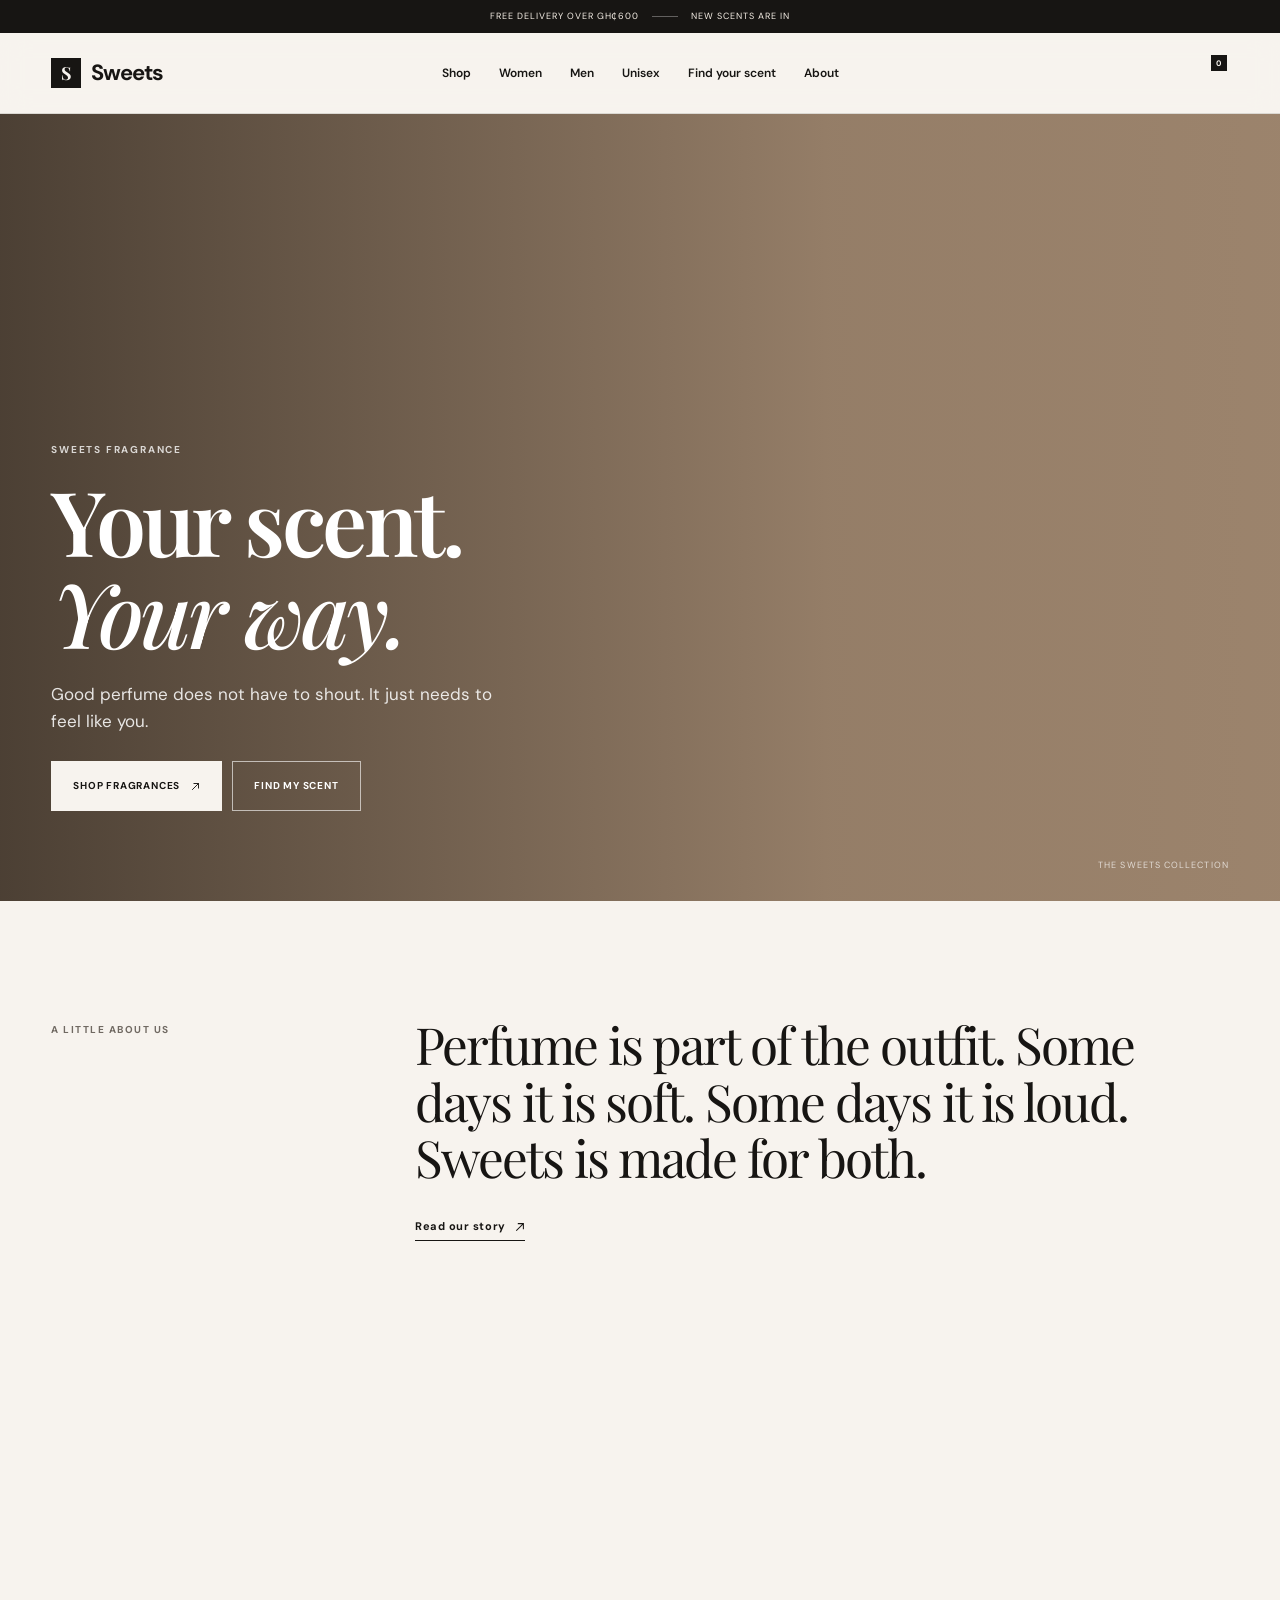
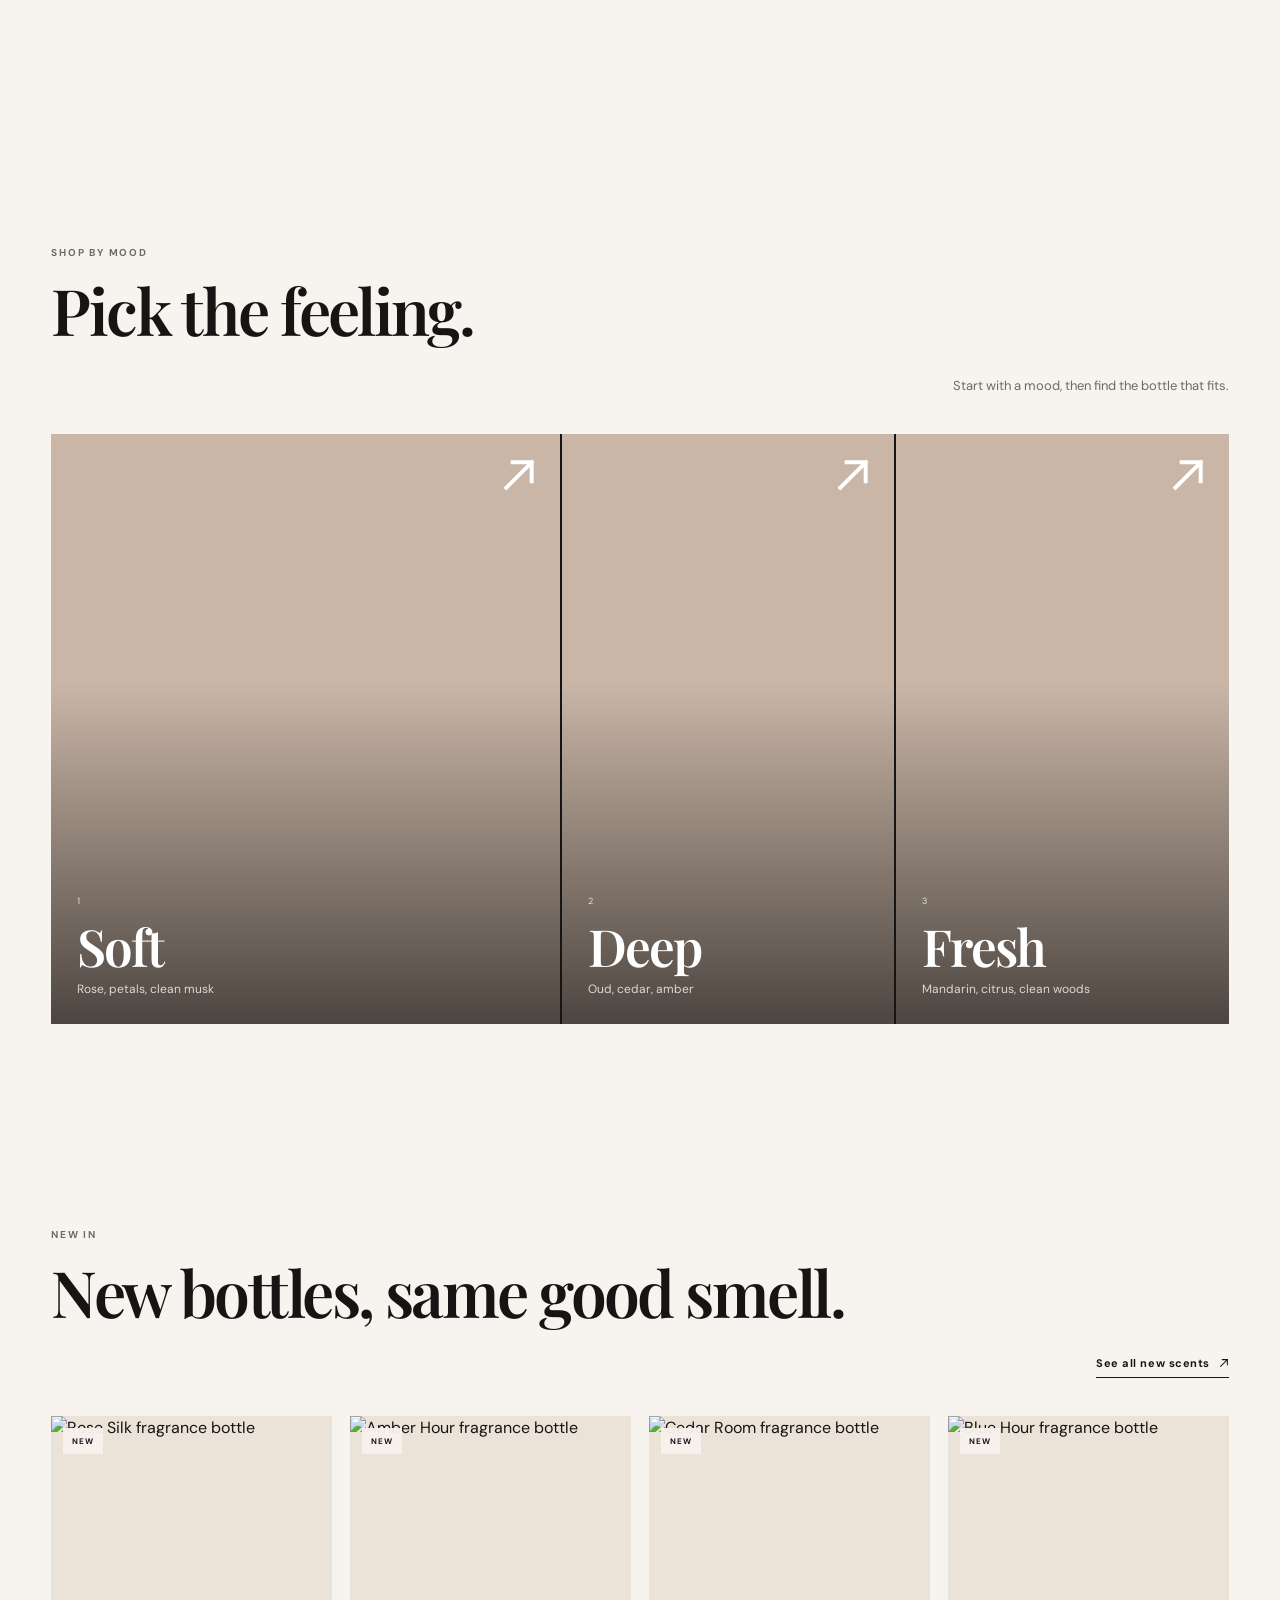
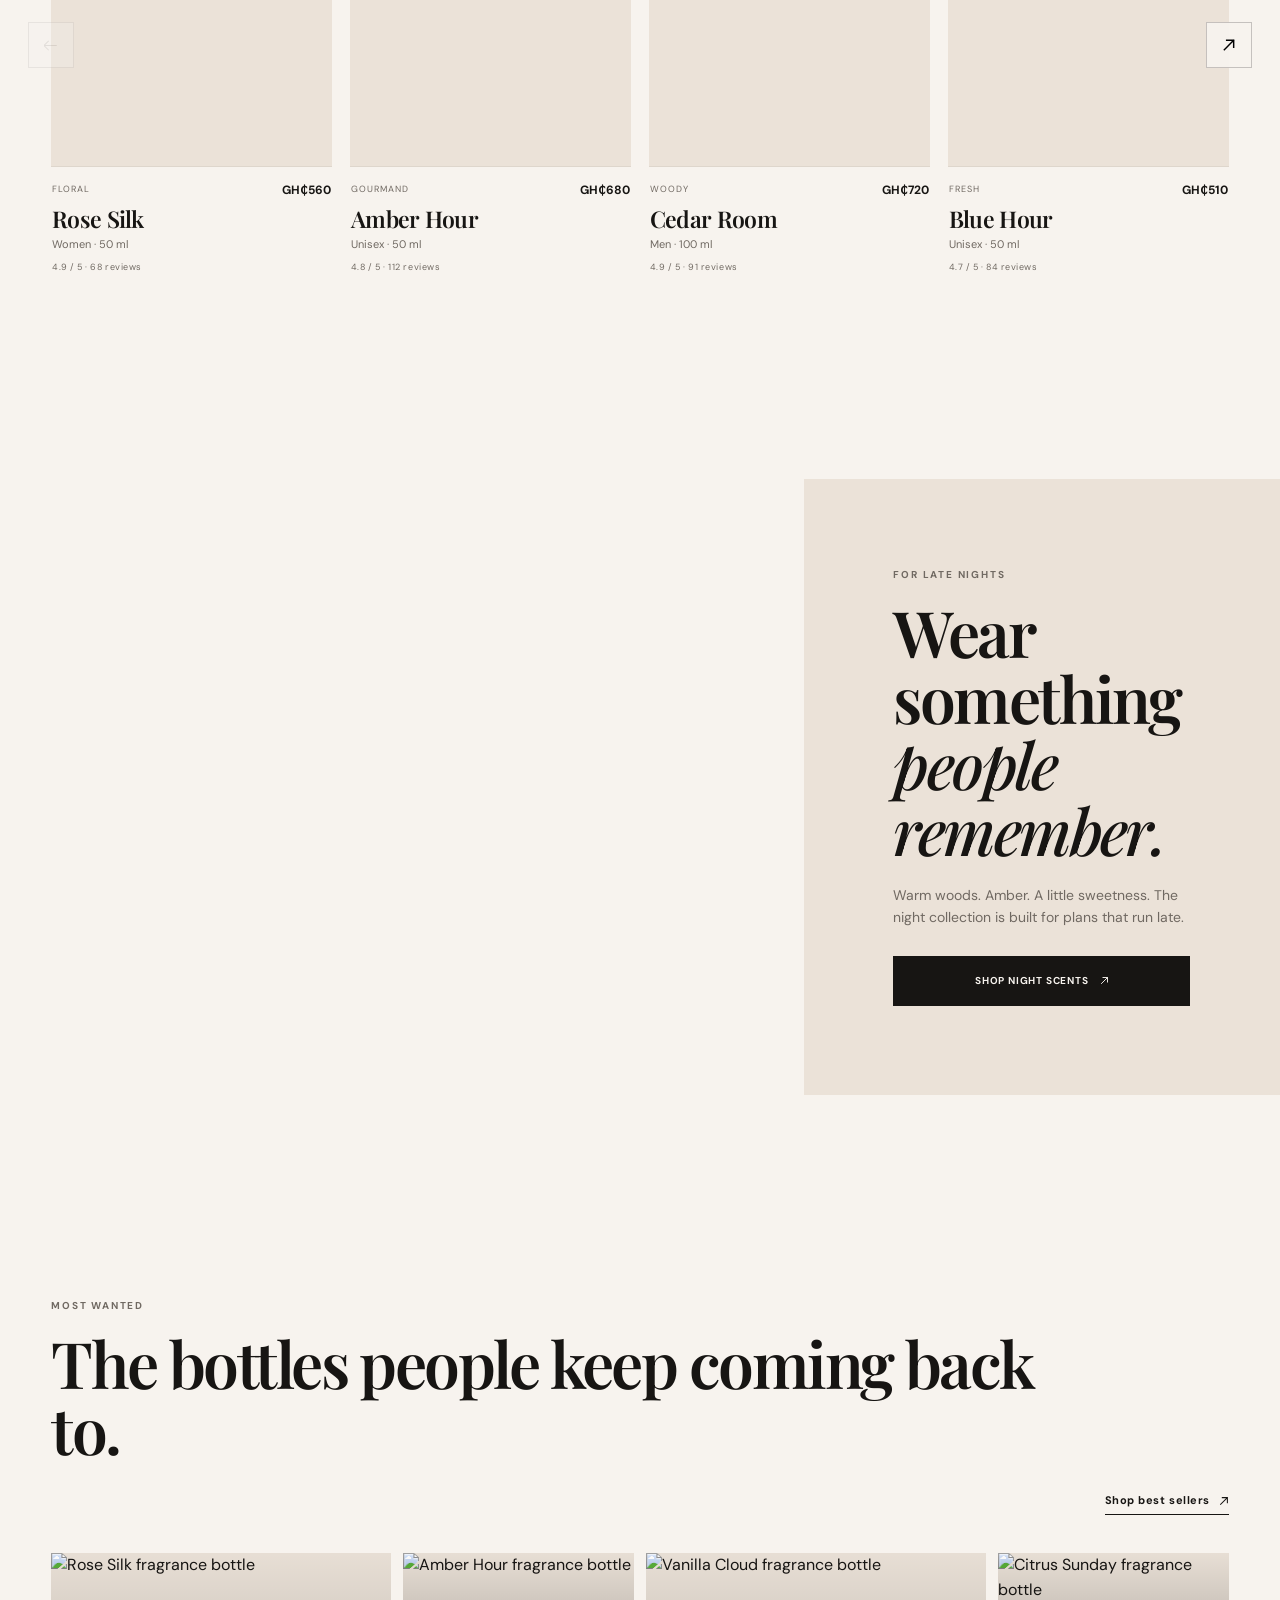
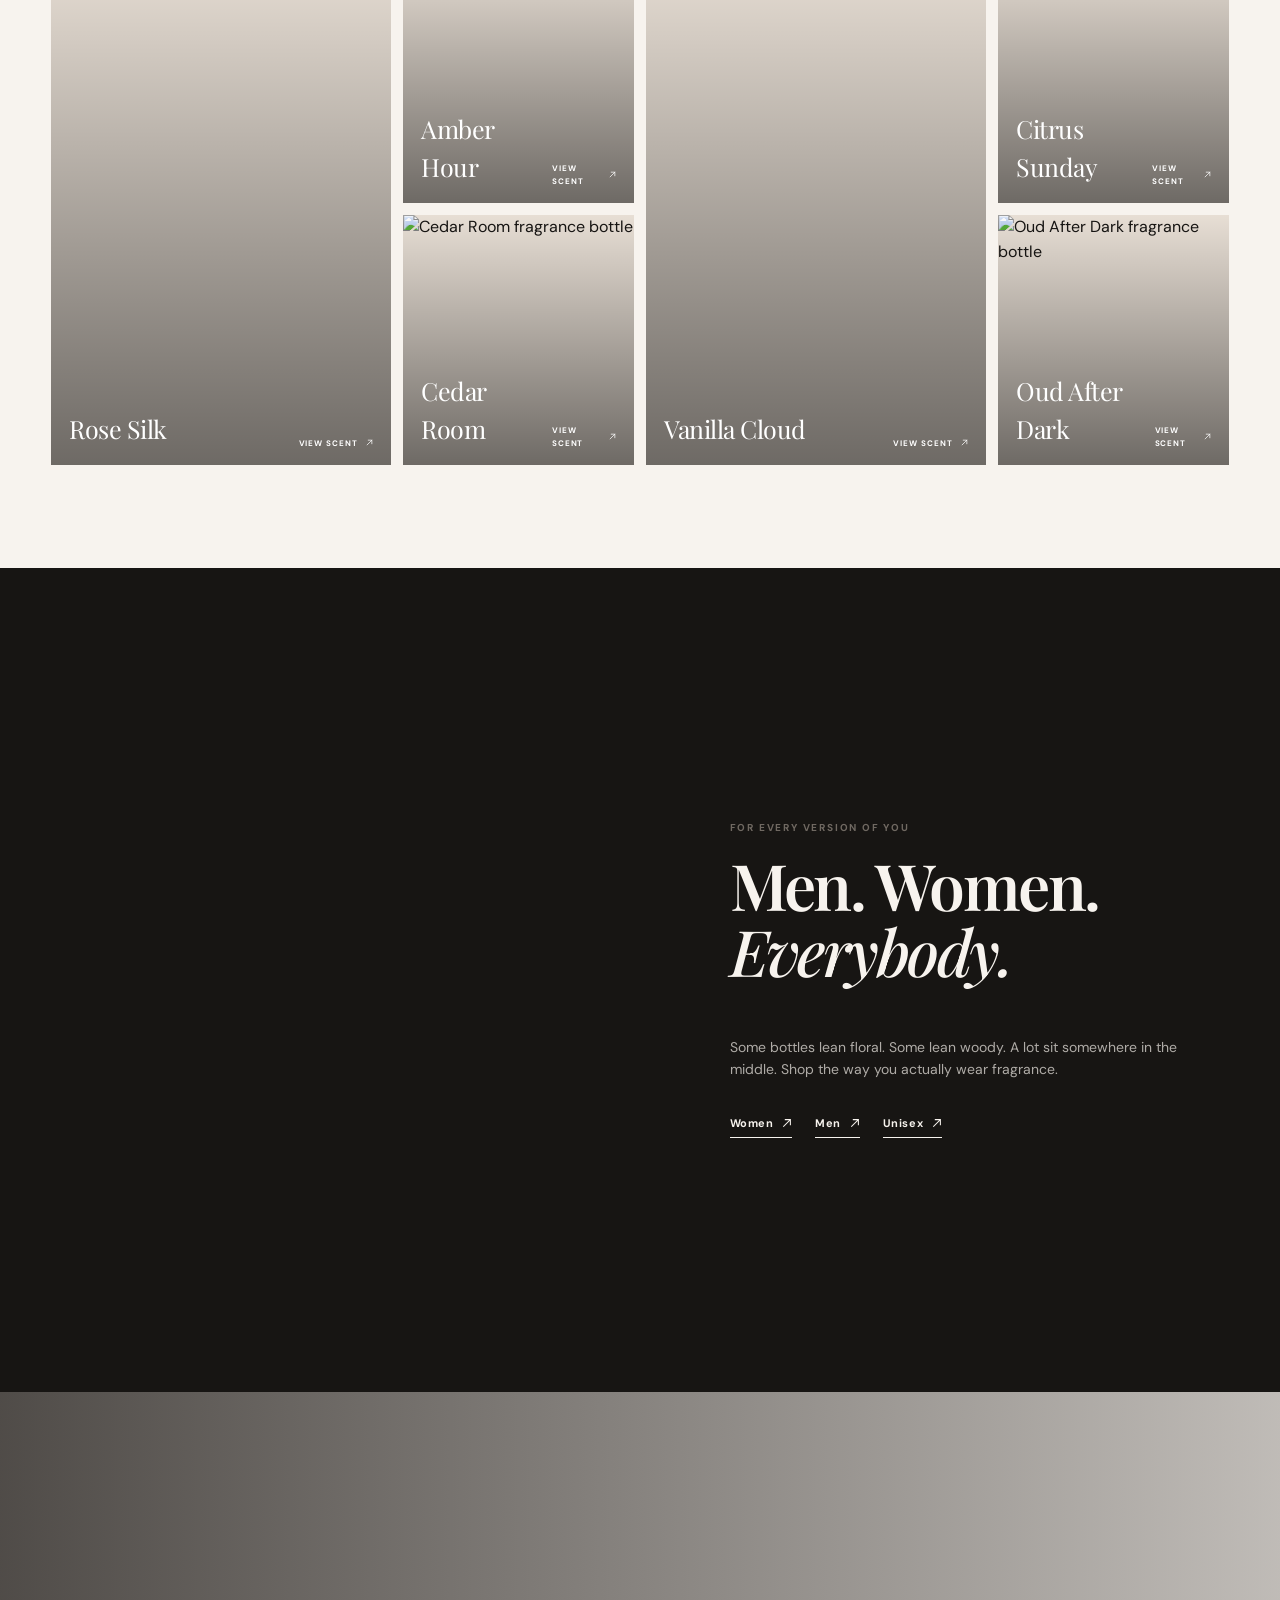
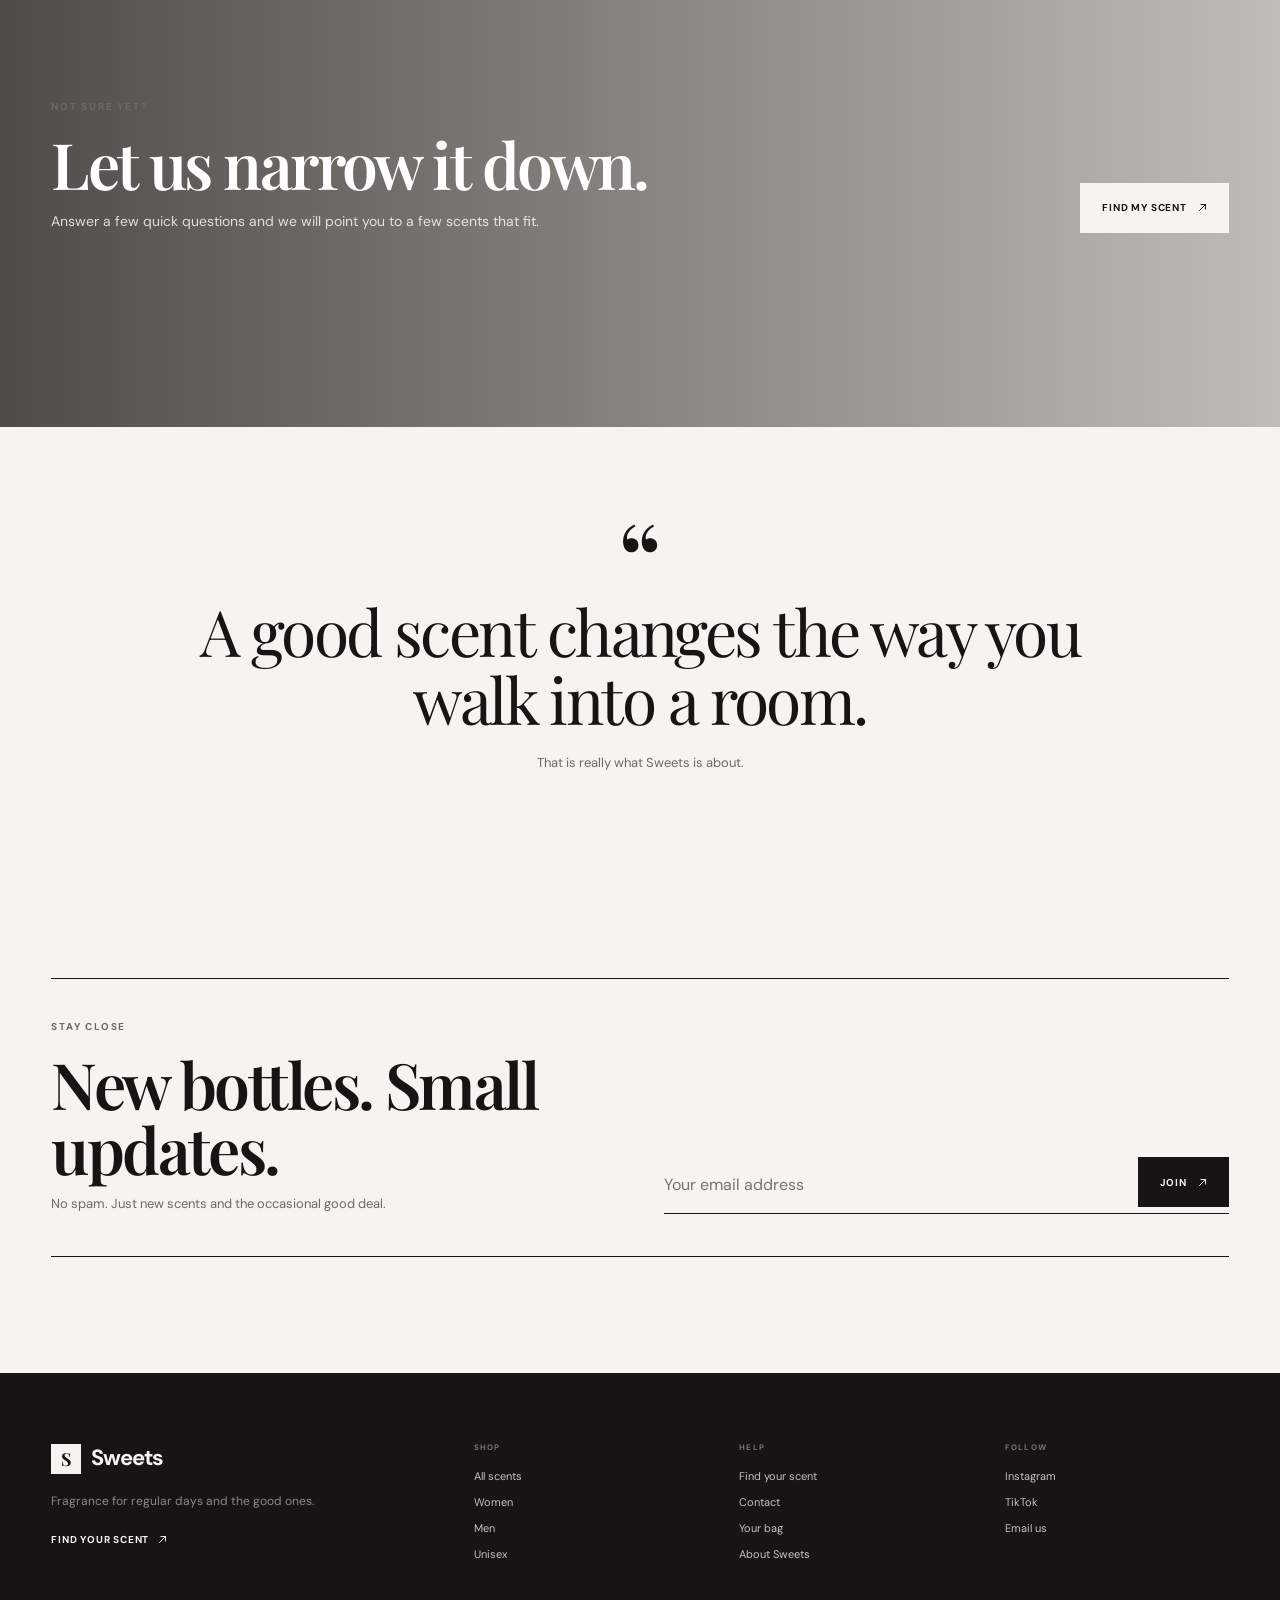
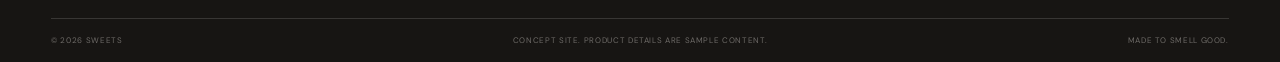
==== commit 11ae77f0: "Add files via upload" ====
--- a/index.html
+++ b/index.html
@@ -3,30 +3,73 @@
 <head>
   <meta charset="utf-8">
   <meta name="viewport" content="width=device-width, initial-scale=1">
-  <meta name="description" content="Sweets is a fragrance shop with fresh, floral, sweet and woody scents. Find a bottle that fits you.">
-  <title>Sweets | Your scent. Your way.</title>
-  <link rel="preconnect" href="https://fonts.googleapis.com"><link rel="preconnect" href="https://fonts.gstatic.com" crossorigin>
-  <link href="https://fonts.googleapis.com/css2?family=Cormorant+Garamond:ital,wght@0,500;0,600;0,700;1,500&family=DM+Sans:wght@400;500;600;700&display=swap" rel="stylesheet">
-  <link rel="stylesheet" href="styles.css"><link rel="icon" href="favicon.svg" type="image/svg+xml">
-  <script defer src="https://cdnjs.cloudflare.com/ajax/libs/font-awesome/6.5.2/js/all.min.js"></script><script defer src="script.js"></script>
+  <meta name="description" content="Sweets makes fragrance feel personal. Shop fresh, floral, warm and woody scents for every day and every night.">
+  <title>Sweets | Fragrance, your way</title>
+  <link rel="preconnect" href="https://fonts.googleapis.com">
+  <link rel="preconnect" href="https://fonts.gstatic.com" crossorigin>
+  <link href="https://fonts.googleapis.com/css2?family=DM+Sans:wght@400;500;600;700&family=Playfair+Display:wght@500;600;700&display=swap" rel="stylesheet">
+  <link rel="stylesheet" href="styles.css">
+  <link rel="icon" href="favicon.svg" type="image/svg+xml">
+  <script defer src="https://cdnjs.cloudflare.com/ajax/libs/font-awesome/6.5.2/js/all.min.js"></script>
+  <script defer src="script.js"></script>
 </head>
 <body class="home-page">
   <div class="announcement"><span>Free delivery over GH₵600</span><span class="announcement-rule"></span><span>New scents are in</span></div>
+
   <header class="site-header" data-header>
     <div class="header-inner">
-      <a class="brand" href="index.html" aria-label="Sweets home"><span class="brand-mark" aria-hidden="true">S</span><span>Sweets</span></a>
-      <nav class="desktop-nav" aria-label="Main navigation"><a href="shop.html">Shop</a><a href="shop.html?gender=Women">Women</a><a href="shop.html?gender=Men">Men</a><a href="shop.html?gender=Unisex">Unisex</a><a href="finder.html">Find your scent</a><a href="about.html">About</a></nav>
-      <div class="header-actions"><button class="icon-button" type="button" data-search-toggle aria-label="Open search"><i class="fa-solid fa-magnifying-glass" aria-hidden="true"></i></button><a class="icon-button" href="cart.html" aria-label="Open bag"><i class="fa-solid fa-bag-shopping" aria-hidden="true"></i><span class="cart-count" data-cart-count>0</span></a><button class="menu-toggle" type="button" data-menu-toggle aria-label="Open menu" aria-expanded="false"><span></span><span></span></button></div>
-    </div>
-    <div class="search-drawer" data-search-drawer><form class="search-form" action="shop.html" method="get"><label for="site-search">What are you looking for?</label><div class="search-row"><input id="site-search" name="q" type="search" placeholder="Search perfumes" autocomplete="off"><button type="submit" class="text-arrow">Search <span class="arrow-icon" aria-hidden="true"></span></button></div></form></div>
-    <div class="mobile-menu" data-mobile-menu><nav aria-label="Mobile navigation"><a href="shop.html">Shop <span class="arrow-icon" aria-hidden="true"></span></a><a href="shop.html?gender=Women">Women <span class="arrow-icon" aria-hidden="true"></span></a><a href="shop.html?gender=Men">Men <span class="arrow-icon" aria-hidden="true"></span></a><a href="shop.html?gender=Unisex">Unisex <span class="arrow-icon" aria-hidden="true"></span></a><a href="finder.html">Find your scent <span class="arrow-icon" aria-hidden="true"></span></a><a href="about.html">About <span class="arrow-icon" aria-hidden="true"></span></a></nav></div>
+      <a class="brand" href="index.html" aria-label="Sweets home">
+        <span class="brand-mark" aria-hidden="true">S</span>
+        <span>Sweets</span>
+      </a>
+
+      <nav class="desktop-nav" aria-label="Main navigation">
+        <a href="shop.html">Shop</a>
+        <a href="shop.html?gender=Women">Women</a>
+        <a href="shop.html?gender=Men">Men</a>
+        <a href="shop.html?gender=Unisex">Unisex</a>
+        <a href="finder.html">Find your scent</a>
+        <a href="about.html">About</a>
+      </nav>
+
+      <div class="header-actions">
+        <button class="icon-button" type="button" data-search-toggle aria-label="Open search"><i class="fa-solid fa-magnifying-glass" aria-hidden="true"></i></button>
+        <a class="icon-button cart-link" href="cart.html" aria-label="Open bag"><i class="fa-solid fa-bag-shopping" aria-hidden="true"></i><span class="cart-count" data-cart-count>0</span></a>
+        <button class="menu-toggle" type="button" data-menu-toggle aria-label="Open menu" aria-expanded="false"><span></span><span></span></button>
+      </div>
+    </div>
+    <div class="search-drawer" data-search-drawer>
+      <form class="search-form" action="shop.html" method="get">
+        <label for="site-search">What are you looking for?</label>
+        <div class="search-row"><input id="site-search" name="q" type="search" placeholder="Search perfumes" autocomplete="off"><button type="submit" class="text-arrow">Search <span class="arrow-icon" aria-hidden="true"></span></button></div>
+      </form>
+    </div>
+    <div class="mobile-menu" data-mobile-menu>
+      <nav aria-label="Mobile navigation">
+        <a href="shop.html">Shop <span class="arrow-icon" aria-hidden="true"></span></a>
+        <a href="shop.html?gender=Women">Women <span class="arrow-icon" aria-hidden="true"></span></a>
+        <a href="shop.html?gender=Men">Men <span class="arrow-icon" aria-hidden="true"></span></a>
+        <a href="shop.html?gender=Unisex">Unisex <span class="arrow-icon" aria-hidden="true"></span></a>
+        <a href="finder.html">Find your scent <span class="arrow-icon" aria-hidden="true"></span></a>
+        <a href="about.html">About <span class="arrow-icon" aria-hidden="true"></span></a>
+      </nav>
+    </div>
   </header>
 
   <main>
-    <section class="hero-home" aria-label="Sweets fragrance" style="background:#a49689">
-      <div class="hero-image" data-home-hero></div><div class="hero-overlay"></div>
-      <div class="hero-copy"><p class="eyebrow light">Sweets fragrance</p><h1>Your scent.<br><em>Your way.</em></h1><p>Good perfume does not have to shout. It just needs to feel like you.</p><div class="hero-actions"><a class="button button-light" href="shop.html">Shop fragrances <span class="arrow-icon" aria-hidden="true"></span></a><a class="button button-ghost-light" href="finder.html">Find my scent</a></div></div>
-      <div class="hero-note">01 / Sweets collection</div>
+    <section class="hero hero-home">
+      <div class="hero-image" style="--bg:url('https://images.unsplash.com/photo-1733660227163-01bc46e0d7d7?auto=format&fit=crop&w=1800&q=88');"></div>
+      <div class="hero-overlay"></div>
+      <div class="hero-copy">
+        <p class="eyebrow light">Sweets fragrance</p>
+        <h1>Your scent.<br><em>Your way.</em></h1>
+        <p>Good perfume does not have to shout. It just needs to feel like you.</p>
+        <div class="hero-actions">
+          <a class="button button-light" href="shop.html">Shop fragrances <span class="arrow-icon" aria-hidden="true"></span></a>
+          <a class="button button-ghost-light" href="finder.html">Find my scent</a>
+        </div>
+      </div>
+      <div class="hero-note">The Sweets collection</div>
     </section>
 
     <section class="intro section-shell">
@@ -34,58 +77,146 @@
       <div class="intro-copy">
         <p class="display-copy">Perfume is part of the outfit. Some days it is soft. Some days it is loud. Sweets is made for both.</p>
         <a class="underlined-link" href="about.html">Read our story <span class="arrow-icon" aria-hidden="true"></span></a>
-        <figure class="intro-photo"><img src="https://images.unsplash.com/photo-1727264374334-258e5e2f3f7a?auto=format&fit=crop&w=1400&q=86" alt="Person holding a perfume bottle" loading="lazy"><figcaption><span>A bottle, a mood, a day</span><span>Sweets, Accra</span></figcaption></figure>
-      </div>
-    </section>
-
-    <section class="section-shell section-space">
-      <div class="section-heading split-heading"><div><p class="eyebrow">Shop by mood</p><h2>Pick the feeling.</h2></div><p class="heading-note">Start with a mood, then find the bottle that fits.</p></div>
+        <div class="intro-image" style="background-image:url('https://images.unsplash.com/photo-1572566202186-611ceb4042f0?auto=format&fit=crop&w=1500&q=88');" role="img" aria-label="Minimal perfume bottle and floral still life"></div>
+      </div>
+    </section>
+
+    <section class="mood-section section-shell section-space">
+      <div class="section-heading split-heading">
+        <div>
+          <p class="eyebrow">Shop by mood</p>
+          <h2>Pick the feeling.</h2>
+        </div>
+        <p class="heading-note">Start with a mood, then find the bottle that fits.</p>
+      </div>
       <div class="mood-grid">
-        <a class="mood-card" href="shop.html?scent=Floral"><div class="mood-image" style="background-image:url('https://images.unsplash.com/photo-1623071281935-c778d4a6dd0c?auto=format&fit=crop&w=1300&q=86')"></div><div class="mood-shade"></div><div class="mood-copy"><small>01</small><h3>Soft</h3><p>Rose, petals, clean musk</p></div><span class="corner-arrow" aria-hidden="true"><span class="arrow-icon"></span></span></a>
-        <a class="mood-card" href="shop.html?scent=Woody"><div class="mood-image" style="background-image:url('https://images.unsplash.com/photo-1635796342460-368cf1927238?auto=format&fit=crop&w=1100&q=86')"></div><div class="mood-shade"></div><div class="mood-copy"><small>02</small><h3>Deep</h3><p>Oud, cedar, amber</p></div><span class="corner-arrow" aria-hidden="true"><span class="arrow-icon"></span></span></a>
-        <a class="mood-card" href="shop.html?scent=Citrus"><div class="mood-image" style="background-image:url('https://images.unsplash.com/photo-1766362366600-3bc8835c404a?auto=format&fit=crop&w=1100&q=86')"></div><div class="mood-shade"></div><div class="mood-copy"><small>03</small><h3>Fresh</h3><p>Citrus, green notes, clean woods</p></div><span class="corner-arrow" aria-hidden="true"><span class="arrow-icon"></span></span></a>
-      </div>
-    </section>
-
-    <section class="section-shell section-space">
-      <div class="carousel-head"><div><p class="eyebrow">New in</p><h2>New bottles, same good smell.</h2></div><div class="carousel-controls" aria-label="New in controls"><button class="carousel-button" type="button" data-carousel-prev data-carousel-target="[data-home-new-products]" aria-label="Previous new scents"><span class="arrow-icon" aria-hidden="true"></span></button><button class="carousel-button" type="button" data-carousel-next data-carousel-target="[data-home-new-products]" aria-label="Next new scents"><span class="arrow-icon" aria-hidden="true"></span></button></div></div>
-      <div class="product-carousel" data-home-new-products></div>
-      <div style="margin-top:26px"><a class="underlined-link" href="shop.html?sort=newest">See all new scents <span class="arrow-icon" aria-hidden="true"></span></a></div>
-    </section>
-
-    <section class="campaign section-space">
-      <div class="campaign-media" style="background-image:url('https://images.unsplash.com/photo-1733660227083-12b78ad0073d?auto=format&fit=crop&w=1500&q=86')"></div>
-      <div class="campaign-copy"><p class="eyebrow">For late nights</p><h2>Wear something<br><em>people remember.</em></h2><p>Warm woods. Amber. A little sweetness. These are for plans that run late.</p><a class="button button-dark" href="shop.html?scent=Woody">Shop night scents <span class="arrow-icon" aria-hidden="true"></span></a></div>
-    </section>
-
-    <section class="section-shell section-space">
-      <div class="section-heading split-heading"><div><p class="eyebrow">Most wanted</p><h2>A few bottles worth looking at.</h2></div><p class="heading-note">Tap a photo and go straight to the scent.</p></div>
-      <div class="gallery-wrap" data-home-gallery></div>
+        <a class="mood-card mood-card-wide" href="shop.html?scent=Floral">
+          <div class="mood-image" style="--bg:url('https://images.unsplash.com/photo-1622916132646-50a2a6fe9b9a?auto=format&fit=crop&w=1200&q=85');"></div>
+          <div class="mood-shade"></div>
+          <div class="mood-copy"><span>1</span><h3>Soft</h3><p>Rose, petals, clean musk</p></div>
+          <span class="corner-arrow arrow-icon" aria-hidden="true"></span>
+        </a>
+        <a class="mood-card" href="shop.html?scent=Woody">
+          <div class="mood-image" style="--bg:url('https://images.unsplash.com/photo-1672848812581-f6e71ffa6839?auto=format&fit=crop&w=1000&q=85');"></div>
+          <div class="mood-shade"></div>
+          <div class="mood-copy"><span>2</span><h3>Deep</h3><p>Oud, cedar, amber</p></div>
+          <span class="corner-arrow arrow-icon" aria-hidden="true"></span>
+        </a>
+        <a class="mood-card" href="shop.html?scent=Citrus">
+          <div class="mood-image" style="--bg:url('https://images.unsplash.com/photo-1615634260830-85d92cd1b769?auto=format&fit=crop&w=1000&q=85');"></div>
+          <div class="mood-shade"></div>
+          <div class="mood-copy"><span>3</span><h3>Fresh</h3><p>Mandarin, citrus, clean woods</p></div>
+          <span class="corner-arrow arrow-icon" aria-hidden="true"></span>
+        </a>
+      </div>
+    </section>
+
+    <section class="product-section section-shell section-space">
+      <div class="section-heading split-heading">
+        <div><p class="eyebrow">New in</p><h2>New bottles, same good smell.</h2></div>
+        <a class="underlined-link" href="shop.html?sort=newest">See all new scents <span class="arrow-icon" aria-hidden="true"></span></a>
+      </div>
+      <div class="new-slider" data-new-slider>
+        <div class="slider-controls">
+          <button class="slider-control" type="button" data-new-prev aria-label="Previous new scent"><span class="arrow-left" aria-hidden="true"></span></button>
+          <button class="slider-control" type="button" data-new-next aria-label="Next new scent"><span class="arrow-icon" aria-hidden="true"></span></button>
+        </div>
+        <div class="new-slider-viewport">
+          <div class="new-slider-track" data-home-new-products></div>
+        </div>
+      </div>
+    </section>
+
+    <section class="campaign campaign-light section-space">
+      <div class="campaign-media" style="background-image:url('https://images.unsplash.com/photo-1709662369957-0cbf9f8452fc?auto=format&fit=crop&w=1500&q=86');"></div>
+      <div class="campaign-copy">
+        <p class="eyebrow">For late nights</p>
+        <h2>Wear something<br><em>people remember.</em></h2>
+        <p>Warm woods. Amber. A little sweetness. The night collection is built for plans that run late.</p>
+        <a class="button button-dark" href="shop.html?scent=Woody">Shop night scents <span class="arrow-icon" aria-hidden="true"></span></a>
+      </div>
+    </section>
+
+    <section class="best-section section-shell section-space">
+      <div class="section-heading split-heading">
+        <div><p class="eyebrow">Most wanted</p><h2>The bottles people keep coming back to.</h2></div>
+        <a class="underlined-link" href="shop.html?sort=popular">Shop best sellers <span class="arrow-icon" aria-hidden="true"></span></a>
+      </div>
+      <div class="best-gallery" data-home-best-gallery></div>
     </section>
 
     <section class="split-image-section section-space">
-      <div class="split-panel-image" style="background-image:url('https://images.unsplash.com/photo-1646032048829-5377b5c0feba?auto=format&fit=crop&w=1400&q=86')"></div>
-      <div class="split-panel-copy"><p class="eyebrow">For every version of you</p><h2>Men. Women.<br><em>Everybody.</em></h2><p>Some bottles lean floral. Some lean woody. A lot sit somewhere in the middle. Shop the way you actually wear fragrance.</p><div class="link-row"><a class="underlined-link" href="shop.html?gender=Women">Women <span class="arrow-icon" aria-hidden="true"></span></a><a class="underlined-link" href="shop.html?gender=Men">Men <span class="arrow-icon" aria-hidden="true"></span></a><a class="underlined-link" href="shop.html?gender=Unisex">Unisex <span class="arrow-icon" aria-hidden="true"></span></a></div></div>
-    </section>
-
-    <section class="finder-banner section-space" style="--finder-bg:url('https://images.unsplash.com/photo-1690828877746-053e2fe9bb0a?auto=format&fit=crop&w=1800&q=86')">
-      <div class="finder-banner-inner section-shell"><div><p class="eyebrow light">Not sure yet?</p><h2>Let us narrow it down.</h2><p>Answer a few quick questions and we will point you to a few scents that fit.</p></div><a class="button button-light" href="finder.html">Find my scent <span class="arrow-icon" aria-hidden="true"></span></a></div>
-    </section>
-
-    <section class="section-shell section-space">
-      <div class="section-heading"><p class="eyebrow">People say</p><h2>Simple things. Good smell.</h2></div>
-      <div class="product-grid product-grid-three">
-        <article class="testimonial"><p class="display-copy">“Rose Silk is the one. Soft enough for day and still there at dinner.”</p><small>Customer note / Accra</small></article>
-        <article class="testimonial"><p class="display-copy">“I wanted something clean. Clean Linen is exactly that.”</p><small>Customer note / Tema</small></article>
-        <article class="testimonial"><p class="display-copy">“Dark Vanilla gets people asking what I am wearing.”</p><small>Customer note / East Legon</small></article>
-      </div>
+      <div class="split-panel split-panel-image" style="background-image:url('https://images.unsplash.com/photo-1611268622894-2ae2cff570bb?auto=format&fit=crop&w=1300&q=86');"></div>
+      <div class="split-panel split-panel-copy">
+        <p class="eyebrow">For every version of you</p>
+        <h2>Men. Women.<br><em>Everybody.</em></h2>
+        <p>Some bottles lean floral. Some lean woody. A lot sit somewhere in the middle. Shop the way you actually wear fragrance.</p>
+        <div class="link-row">
+          <a class="underlined-link" href="shop.html?gender=Women">Women <span class="arrow-icon" aria-hidden="true"></span></a>
+          <a class="underlined-link" href="shop.html?gender=Men">Men <span class="arrow-icon" aria-hidden="true"></span></a>
+          <a class="underlined-link" href="shop.html?gender=Unisex">Unisex <span class="arrow-icon" aria-hidden="true"></span></a>
+        </div>
+      </div>
+    </section>
+
+    <section class="finder-banner section-space" style="background-image:url('https://images.unsplash.com/photo-1590580463662-88d585eda98f?auto=format&fit=crop&w=1800&q=88');">
+      <div class="finder-banner-inner section-shell">
+        <div><p class="eyebrow">Not sure yet?</p><h2>Let us narrow it down.</h2><p>Answer a few quick questions and we will point you to a few scents that fit.</p></div>
+        <a class="button button-light" href="finder.html">Find my scent <span class="arrow-icon" aria-hidden="true"></span></a>
+      </div>
+    </section>
+
+    <section class="quote-section section-shell section-space">
+      <div class="quote-mark">“</div>
+      <blockquote>A good scent changes the way you walk into a room.</blockquote>
+      <p>That is really what Sweets is about.</p>
     </section>
 
     <section class="newsletter section-shell section-space">
-      <div class="newsletter-inner"><div><p class="eyebrow">Stay close</p><h2>New bottles. Small updates.</h2><p>No spam. Just new scents and the occasional good deal.</p></div><form class="newsletter-form" data-newsletter-form><label class="sr-only" for="newsletter-email">Email address</label><input id="newsletter-email" name="email" type="email" placeholder="Your email address" required><button class="button button-dark" type="submit">Join <span class="arrow-icon" aria-hidden="true"></span></button></form></div>
+      <div class="newsletter-inner">
+        <div><p class="eyebrow">Stay close</p><h2>New bottles. Small updates.</h2><p>No spam. Just new scents and the occasional good deal.</p></div>
+        <form class="newsletter-form" data-newsletter-form>
+          <label class="sr-only" for="newsletter-email">Email address</label>
+          <input id="newsletter-email" name="email" type="email" placeholder="Your email address" required>
+          <button class="button button-dark" type="submit">Join <span class="arrow-icon" aria-hidden="true"></span></button>
+        </form>
+      </div>
     </section>
   </main>
 
-  <footer class="site-footer"><div class="section-shell footer-top"><div class="footer-brand"><a class="brand brand-footer" href="index.html"><span class="brand-mark" aria-hidden="true">S</span><span>Sweets</span></a><p>Fragrance for regular days and the good ones.</p></div><div class="footer-column"><p class="footer-label">Shop</p><a href="shop.html">All scents</a><a href="shop.html?gender=Women">Women</a><a href="shop.html?gender=Men">Men</a><a href="shop.html?gender=Unisex">Unisex</a></div><div class="footer-column"><p class="footer-label">Find</p><a href="finder.html">Find your scent</a><a href="shop.html?scent=Floral">Soft</a><a href="shop.html?scent=Woody">Deep</a><a href="shop.html?scent=Citrus">Fresh</a></div><div class="footer-column"><p class="footer-label">Help</p><a href="about.html">About Sweets</a><a href="contact.html">Contact</a><a href="cart.html">Your bag</a></div><div class="footer-column"><p class="footer-label">Follow</p><a href="#">Instagram</a><a href="#">TikTok</a><a href="mailto:hello@sweetsfragrance.com">Email us</a></div></div><div class="section-shell footer-bottom"><span>© <span data-year></span> Sweets</span><span>Concept site. Product details are sample content.</span><span>Made to smell good.</span></div></footer>
+  <footer class="site-footer">
+  <div class="section-shell footer-top">
+    <div class="footer-brand">
+      <a class="brand brand-footer" href="index.html"><span class="brand-mark" aria-hidden="true">S</span><span>Sweets</span></a>
+      <p>Fragrance for regular days and the good ones.</p>
+      <a class="footer-editorial-link" href="finder.html">Find your scent <span class="arrow-icon" aria-hidden="true"></span></a>
+    </div>
+    <div class="footer-column">
+      <p class="footer-label">Shop</p>
+      <a href="shop.html">All scents</a>
+      <a href="shop.html?gender=Women">Women</a>
+      <a href="shop.html?gender=Men">Men</a>
+      <a href="shop.html?gender=Unisex">Unisex</a>
+    </div>
+    <div class="footer-column">
+      <p class="footer-label">Help</p>
+      <a href="finder.html">Find your scent</a>
+      <a href="contact.html">Contact</a>
+      <a href="cart.html">Your bag</a>
+      <a href="about.html">About Sweets</a>
+    </div>
+    <div class="footer-column">
+      <p class="footer-label">Follow</p>
+      <a href="#" aria-label="Instagram">Instagram</a>
+      <a href="#" aria-label="TikTok">TikTok</a>
+      <a href="mailto:hello@sweetsfragrance.com">Email us</a>
+    </div>
+  </div>
+  <div class="section-shell footer-bottom">
+    <span>© <span data-year></span> Sweets</span>
+    <span>Concept site. Product details are sample content.</span>
+    <span>Made to smell good.</span>
+  </div>
+</footer>
 </body>
 </html>
--- a/styles.css
+++ b/styles.css
@@ -1,198 +1,422 @@
 :root{
   --ink:#171513;
-  --muted:#756e67;
-  --paper:#f6f1eb;
-  --paper-2:#ece3d9;
-  --paper-3:#e2d5c8;
-  --white:#fffdf9;
-  --line:rgba(23,21,19,.16);
-  --line-soft:rgba(23,21,19,.08);
-  --accent:#9e643c;
-  --accent-soft:#d8b497;
-  --max:1480px;
-  --pad:clamp(18px,4vw,68px);
-  --ease:cubic-bezier(.18,.72,.2,1);
-  --serif:"Cormorant Garamond", Georgia, serif;
-  --sans:"DM Sans", Arial, sans-serif;
+  --muted:#706962;
+  --paper:#f7f3ee;
+  --paper-2:#ebe2d8;
+  --white:#fffdfa;
+  --line:#d8cec3;
+  --accent:#a26b3f;
+  --max:1440px;
+  --pad:clamp(18px,4vw,64px);
+  --serif:"Playfair Display",Georgia,serif;
+  --sans:"DM Sans",Arial,sans-serif;
+  --ease:cubic-bezier(.2,.8,.2,1);
 }
 *{box-sizing:border-box}
 html{scroll-behavior:smooth}
-body{margin:0;background:var(--paper);color:var(--ink);font-family:var(--sans);font-size:15px;line-height:1.55;-webkit-font-smoothing:antialiased;text-rendering:optimizeLegibility}
-body,button,input,select,textarea{font-variant-numeric:tabular-nums}
+body{margin:0;background:var(--paper);color:var(--ink);font-family:var(--sans);font-size:16px;line-height:1.55;-webkit-font-smoothing:antialiased;overflow-x:hidden}
 img{display:block;max-width:100%}
 a{color:inherit;text-decoration:none}
-button,input,select,textarea{font:inherit;color:inherit}
+button,input,select,textarea{font:inherit}
 button{cursor:pointer}
+button:disabled{cursor:default}
 button:focus-visible,a:focus-visible,input:focus-visible,select:focus-visible,textarea:focus-visible{outline:2px solid var(--ink);outline-offset:3px}
-.sr-only{position:absolute!important;width:1px!important;height:1px!important;padding:0!important;margin:-1px!important;overflow:hidden!important;clip:rect(0,0,0,0)!important;border:0!important}
-.section-shell{width:min(calc(100% - var(--pad)*2),var(--max));margin-inline:auto}
-.section-space{padding-block:clamp(70px,8vw,128px)}
-.eyebrow{font-size:10px;line-height:1;letter-spacing:.2em;text-transform:uppercase;color:var(--muted);font-weight:700;margin:0 0 17px}
+[hidden]{display:none!important}
+.sr-only{position:absolute!important;width:1px!important;height:1px!important;padding:0!important;margin:-1px!important;overflow:hidden!important;clip:rect(0,0,0,0)!important;white-space:nowrap!important;border:0!important}
+.section-shell{width:min(100% - (var(--pad)*2),var(--max));margin-inline:auto}
+.section-space{padding-block:clamp(72px,8vw,132px)}
+.eyebrow{margin:0 0 18px;font-size:10px;line-height:1.2;letter-spacing:.18em;text-transform:uppercase;font-weight:700;color:var(--muted)}
 .eyebrow.light{color:rgba(255,255,255,.78)}
-h1,h2,h3,h4,p{margin-top:0}
-h1,h2,h3,h4{font-family:var(--serif);font-weight:600;line-height:.96;letter-spacing:-.045em}
-h1{font-size:clamp(58px,8vw,132px);margin-bottom:0}
-h2{font-size:clamp(42px,5vw,82px);margin-bottom:0}
-h3{font-size:clamp(25px,2.4vw,34px);margin-bottom:0}
-em{font-style:italic;font-weight:500}
-.display-copy{font-family:var(--serif);font-size:clamp(32px,4vw,61px);line-height:1.02;letter-spacing:-.045em;max-width:980px}
-
-/* Small utilities */
-.arrow-icon{position:relative;display:inline-block;width:10px;height:10px;flex:0 0 10px;vertical-align:middle}
-.arrow-icon:before{content:"";position:absolute;right:0;top:1px;width:7px;height:7px;border-top:1.35px solid currentColor;border-right:1.35px solid currentColor}
-.arrow-icon:after{content:"";position:absolute;right:1px;top:4px;width:10px;height:1.35px;background:currentColor;transform:rotate(-45deg);transform-origin:right center}
-.button{display:inline-flex;align-items:center;justify-content:center;gap:12px;min-height:50px;padding:0 22px;border:1px solid var(--ink);border-radius:0;background:transparent;color:var(--ink);text-transform:uppercase;letter-spacing:.1em;font-size:10px;font-weight:700;transition:transform .35s var(--ease),background .25s,color .25s,border-color .25s}
+h1,h2,h3,p{margin-top:0}
+h1,h2,h3{font-family:var(--serif);font-weight:600;line-height:1.03;letter-spacing:-.04em}
+h1{font-size:clamp(54px,7vw,108px)}
+h2{font-size:clamp(40px,5vw,72px)}
+h3{font-size:28px}
+em{font-weight:500}
+.display-copy{max-width:980px;margin-bottom:28px;font-family:var(--serif);font-size:clamp(32px,4vw,60px);line-height:1.1;letter-spacing:-.04em}
+.announcement{height:33px;display:flex;align-items:center;justify-content:center;gap:13px;padding-inline:12px;background:var(--ink);color:#f6efe6;font-size:9px;line-height:1;letter-spacing:.11em;text-transform:uppercase;white-space:nowrap}
+.announcement-rule{width:26px;height:1px;background:rgba(255,255,255,.32);flex:0 0 auto}
+.site-header{position:sticky;top:0;z-index:50;background:rgba(247,243,238,.92);backdrop-filter:blur(14px);border-bottom:1px solid rgba(23,21,19,.12)}
+.header-inner{width:min(100% - (var(--pad)*2),var(--max));height:80px;margin-inline:auto;display:grid;grid-template-columns:1fr auto 1fr;align-items:center}
+.brand{display:inline-flex;align-items:center;gap:10px;width:max-content;font-size:22px;font-weight:700;letter-spacing:-.05em}
+.brand-mark{display:inline-grid;place-items:center;width:30px;height:30px;background:var(--ink);color:var(--paper);font-family:var(--serif);font-size:18px;line-height:1}
+.desktop-nav{display:flex;align-items:center;justify-content:center;gap:28px;font-size:12px;font-weight:600}
+.desktop-nav a{position:relative;padding-block:8px}
+.desktop-nav a::after{content:"";position:absolute;left:0;right:0;bottom:2px;height:1px;background:currentColor;transform:scaleX(0);transform-origin:right;transition:transform .3s var(--ease)}
+.desktop-nav a:hover::after,.desktop-nav a.active::after{transform:scaleX(1);transform-origin:left}
+.header-actions{justify-self:end;display:flex;align-items:center;gap:8px}
+.icon-button{position:relative;width:40px;height:40px;display:grid;place-items:center;border:0;background:transparent;color:var(--ink)}
+.cart-count{position:absolute;top:2px;right:2px;min-width:16px;height:16px;padding-inline:4px;display:grid;place-items:center;background:var(--ink);color:var(--paper);font-size:8px;line-height:1;font-weight:700}
+.menu-toggle{display:none;position:relative;width:42px;height:42px;padding:0;border:0;background:transparent}
+.menu-toggle span{position:absolute;left:10px;width:22px;height:1px;background:currentColor;transition:transform .25s ease,top .25s ease}
+.menu-toggle span:first-child{top:17px}.menu-toggle span:last-child{top:24px}
+.site-header.menu-open .menu-toggle span:first-child{top:21px;transform:rotate(45deg)}
+.site-header.menu-open .menu-toggle span:last-child{top:21px;transform:rotate(-45deg)}
+.search-drawer{display:none;border-top:1px solid rgba(23,21,19,.08);background:var(--paper);padding:24px var(--pad) 30px}
+.search-drawer.open{display:block}
+.search-form{width:min(100%,760px);margin-inline:auto}
+.search-form label{display:block;margin-bottom:12px;font-family:var(--serif);font-size:24px}
+.search-row{display:flex;align-items:center;gap:20px;border-bottom:1px solid var(--ink)}
+.search-row input{min-width:0;flex:1;border:0;background:transparent;padding:8px 0;outline:0;font-size:19px}
+.text-arrow,.text-button{border:0;background:transparent;padding:0;font-size:11px;font-weight:700;letter-spacing:.09em;text-transform:uppercase}
+.mobile-menu{display:none;border-top:1px solid rgba(23,21,19,.1);background:var(--paper)}
+.mobile-menu nav{display:grid}
+.mobile-menu a{display:flex;align-items:center;justify-content:space-between;padding:17px var(--pad);border-bottom:1px solid rgba(23,21,19,.08);font-family:var(--serif);font-size:27px;line-height:1.1}
+.arrow-icon{display:inline-block;position:relative;inline-size:.9em;block-size:.9em;flex:0 0 auto;vertical-align:-.08em;background:currentColor;-webkit-mask:url("data:image/svg+xml,%3Csvg xmlns='http://www.w3.org/2000/svg' viewBox='0 0 12 12'%3E%3Cpath d='M2 10 10 2M4 2h6v6' fill='none' stroke='black' stroke-width='1.25' stroke-linecap='square'/%3E%3C/svg%3E") center/contain no-repeat;mask:url("data:image/svg+xml,%3Csvg xmlns='http://www.w3.org/2000/svg' viewBox='0 0 12 12'%3E%3Cpath d='M2 10 10 2M4 2h6v6' fill='none' stroke='black' stroke-width='1.25' stroke-linecap='square'/%3E%3C/svg%3E") center/contain no-repeat}
+.arrow-left{display:inline-block;position:relative;width:14px;height:12px;vertical-align:-1px;background:currentColor;-webkit-mask:url("data:image/svg+xml,%3Csvg xmlns='http://www.w3.org/2000/svg' viewBox='0 0 16 12'%3E%3Cpath d='M1 6h13M5 1 0 6l5 5' fill='none' stroke='black' stroke-width='1.15' stroke-linecap='square'/%3E%3C/svg%3E") center/contain no-repeat;mask:url("data:image/svg+xml,%3Csvg xmlns='http://www.w3.org/2000/svg' viewBox='0 0 16 12'%3E%3Cpath d='M1 6h13M5 1 0 6l5 5' fill='none' stroke='black' stroke-width='1.15' stroke-linecap='square'/%3E%3C/svg%3E") center/contain no-repeat;font-size:0}
+.button{min-height:50px;padding:0 21px;display:inline-flex;align-items:center;justify-content:center;gap:11px;border:1px solid transparent;text-transform:uppercase;letter-spacing:.08em;font-size:10px;font-weight:700;transition:transform .3s var(--ease),background .3s,border-color .3s,color .3s}
 .button:hover{transform:translateY(-2px)}
-.button-dark{background:var(--ink);color:var(--paper)}
-.button-dark:hover{background:#332d27}
-.button-light{background:var(--paper);color:var(--ink);border-color:var(--paper)}
-.button-ghost-light{border-color:rgba(255,255,255,.65);color:#fff;background:transparent}
-.button-ghost-light:hover{background:#fff;color:var(--ink)}
-.underlined-link,.text-button,.text-arrow{display:inline-flex;align-items:center;gap:10px;background:transparent;border:0;border-bottom:1px solid currentColor;padding:0 0 6px;font-size:10px;line-height:1;text-transform:uppercase;letter-spacing:.11em;font-weight:700}
-.text-button{border-bottom:0;padding:0}
-.underlined-link:hover .arrow-icon{transform:translate(2px,-2px)}
-
-/* Announcement + header */
-.announcement{height:32px;display:flex;align-items:center;justify-content:center;gap:12px;background:var(--ink);color:#f5eee6;font-size:9px;letter-spacing:.14em;text-transform:uppercase}
-.announcement-rule{display:block;width:30px;height:1px;background:rgba(255,255,255,.3)}
-.site-header{position:sticky;z-index:100;top:0;background:rgba(246,241,235,.95);backdrop-filter:blur(16px);border-bottom:1px solid var(--line-soft)}
-.header-inner{height:78px;width:min(calc(100% - var(--pad)*2),var(--max));margin:auto;display:grid;grid-template-columns:1fr auto 1fr;align-items:center}
-.brand{display:inline-flex;align-items:center;gap:10px;width:max-content;font-weight:700;letter-spacing:-.06em;font-size:23px}
-.brand-mark{width:28px;height:28px;display:grid;place-items:center;background:var(--ink);color:var(--paper);font-family:var(--serif);font-size:19px;line-height:1}
-.desktop-nav{display:flex;align-items:center;justify-content:center;gap:27px;font-size:11px;text-transform:uppercase;letter-spacing:.09em;font-weight:700}
-.desktop-nav a{position:relative;padding-block:8px}
-.desktop-nav a:after{content:"";position:absolute;left:0;right:0;bottom:0;height:1px;background:currentColor;transform:scaleX(0);transform-origin:right;transition:transform .35s var(--ease)}
-.desktop-nav a:hover:after,.desktop-nav a.active:after{transform:scaleX(1);transform-origin:left}
-.header-actions{display:flex;justify-content:flex-end;align-items:center;gap:6px}
-.icon-button{position:relative;width:38px;height:38px;border:0;background:transparent;display:grid;place-items:center;font-size:14px}
-.cart-count{position:absolute;top:1px;right:1px;min-width:15px;height:15px;padding:0 4px;display:grid;place-items:center;background:var(--ink);color:var(--paper);font-size:8px;font-weight:700}
-.menu-toggle{display:none;width:40px;height:40px;border:0;background:transparent;position:relative;padding:0}
-.menu-toggle span{position:absolute;left:9px;width:22px;height:1px;background:var(--ink);transition:transform .25s ease,top .25s ease}
-.menu-toggle span:first-child{top:16px}.menu-toggle span:last-child{top:23px}
-.site-header.menu-open .menu-toggle span:first-child{top:20px;transform:rotate(45deg)}
-.site-header.menu-open .menu-toggle span:last-child{top:20px;transform:rotate(-45deg)}
-.mobile-menu{display:none;background:var(--paper);border-top:1px solid var(--line-soft)}
-.mobile-menu nav{display:grid;grid-template-columns:1fr 1fr}
-.mobile-menu a{display:flex;align-items:center;justify-content:space-between;padding:18px var(--pad);border-bottom:1px solid var(--line-soft);font-family:var(--serif);font-size:25px;letter-spacing:-.03em}
-.search-drawer{display:none;background:var(--paper);border-top:1px solid var(--line-soft);padding:20px var(--pad) 24px}
-.search-drawer.open{display:block}
-.search-form{width:min(100%,850px);margin:auto}.search-form label{display:block;font-family:var(--serif);font-size:28px;margin-bottom:10px}.search-row{display:flex;align-items:center;gap:22px;border-bottom:1px solid var(--ink)}
-.search-row input{flex:1;min-width:0;padding:9px 0;border:0;background:transparent;outline:0;font-size:20px}
-
+.button-dark{background:var(--ink);color:var(--paper)}.button-dark:hover{background:#2a2521}
+.button-light{background:var(--paper);color:var(--ink)}
+.button-ghost-light{border-color:rgba(255,255,255,.62);background:transparent;color:#fff}.button-ghost-light:hover{background:#fff;color:var(--ink)}
+.underlined-link{display:inline-flex;align-items:center;gap:9px;padding-bottom:5px;border-bottom:1px solid currentColor;font-size:11px;font-weight:700;letter-spacing:.05em;transition:gap .25s var(--ease)}
+.underlined-link:hover{gap:14px}
 /* Home */
-.hero-home{min-height:calc(100svh - 110px);position:relative;display:flex;align-items:flex-end;overflow:hidden;background:#a49689;color:#fff}
-.hero-home .hero-image{position:absolute;inset:0;background-size:cover;background-position:center;transform:scale(1.03);transition:background-position .4s ease}
-.hero-overlay{position:absolute;inset:0;background:linear-gradient(90deg,rgba(14,11,9,.62),rgba(14,11,9,.2) 56%,rgba(14,11,9,.1))}
-.hero-copy{position:relative;z-index:1;width:min(780px,100%);padding:clamp(48px,7vw,96px) var(--pad) clamp(54px,8vw,102px)}
-.hero-copy h1{margin-bottom:24px}
-.hero-copy>p:not(.eyebrow){font-size:17px;max-width:470px;color:rgba(255,255,255,.84)}
-.hero-actions{display:flex;flex-wrap:wrap;gap:10px;margin-top:28px}
-.hero-note{position:absolute;z-index:1;right:var(--pad);bottom:30px;font-size:9px;letter-spacing:.16em;text-transform:uppercase;color:rgba(255,255,255,.72)}
-.intro{display:grid;grid-template-columns:.72fr 2.3fr;gap:46px;padding-block:clamp(68px,9vw,126px)}
-.intro-label{font-size:10px;letter-spacing:.18em;text-transform:uppercase;font-weight:700;color:var(--muted)}
-.intro-copy .display-copy{margin-bottom:30px}
-.intro-photo{margin-top:34px;display:grid;grid-template-columns:1fr;max-width:640px}
-.intro-photo img{width:100%;aspect-ratio:16/8;object-fit:cover}
-.intro-photo figcaption{display:flex;justify-content:space-between;gap:20px;margin-top:9px;font-size:9px;letter-spacing:.12em;text-transform:uppercase;color:var(--muted)}
-.section-heading{margin-bottom:40px}.split-heading{display:flex;align-items:flex-end;justify-content:space-between;gap:32px}.heading-note{max-width:330px;margin:0;color:var(--muted);font-size:13px}
-.mood-grid{display:grid;grid-template-columns:1.25fr .9fr .9fr;gap:2px;background:var(--ink)}
-.mood-card{position:relative;min-height:610px;overflow:hidden;color:#fff;background:#bfae9d}
-.mood-image{position:absolute;inset:0;background-size:cover;background-position:center;transition:transform .9s var(--ease)}
+.hero-home{position:relative;min-height:calc(100svh - 113px);display:flex;align-items:flex-end;overflow:hidden;background:#a88e75}
+.hero-home .hero-image{position:absolute;inset:0;background:var(--bg) center/cover no-repeat;transform:scale(1.018)}
+.hero-overlay{position:absolute;inset:0;background:linear-gradient(90deg,rgba(9,7,5,.58),rgba(9,7,5,.12) 65%,rgba(9,7,5,.08))}
+.hero-copy{position:relative;z-index:1;width:min(770px,100%);padding:clamp(56px,8vw,100px) var(--pad) clamp(58px,8vw,90px);color:#fff}
+.hero-copy h1{margin-bottom:23px}
+.hero-copy>p:not(.eyebrow){max-width:460px;margin-bottom:0;color:rgba(255,255,255,.86);font-size:17px}
+.hero-actions{display:flex;flex-wrap:wrap;gap:10px;margin-top:27px}
+.hero-note{position:absolute;z-index:1;right:var(--pad);bottom:28px;color:rgba(255,255,255,.7);font-size:9px;letter-spacing:.12em;text-transform:uppercase}
+.intro{display:grid;grid-template-columns:.85fr 2.15fr;gap:42px;padding-block:clamp(82px,9vw,128px)}
+.intro-label{padding-top:8px;font-size:10px;line-height:1.2;letter-spacing:.15em;text-transform:uppercase;font-weight:700;color:var(--muted)}
+.intro-copy{max-width:960px}
+.intro-image{width:min(100%,900px);aspect-ratio:16/7;margin-top:32px;background-size:cover;background-position:center}
+.section-heading{margin-bottom:38px}
+.split-heading{display:grid;grid-template-columns:minmax(0,1fr) auto;align-items:end;gap:28px}
+.heading-note{max-width:315px;margin:0;color:var(--muted);font-size:13px}
+.mood-grid{display:grid;grid-template-columns:1.3fr .85fr .85fr;gap:2px;background:var(--ink)}
+.mood-card{position:relative;min-height:590px;overflow:hidden;color:#fff;background:#c9b6a7}
+.mood-card .mood-image{position:absolute;inset:0;background:var(--bg) center/cover no-repeat;transition:transform .8s var(--ease)}
 .mood-card:hover .mood-image{transform:scale(1.045)}
-.mood-shade{position:absolute;inset:0;background:linear-gradient(180deg,rgba(0,0,0,.02),rgba(0,0,0,.62))}
-.mood-copy{position:absolute;left:30px;right:30px;bottom:30px}.mood-copy small{font-size:9px;letter-spacing:.16em;text-transform:uppercase}.mood-copy h3{font-size:clamp(44px,4.5vw,68px);margin:9px 0 8px}.mood-copy p{margin:0;color:rgba(255,255,255,.77);font-size:12px}
-.corner-arrow{position:absolute;top:22px;right:22px;width:37px;height:37px;border:1px solid rgba(255,255,255,.55);display:grid;place-items:center}
-.carousel-head{display:flex;align-items:flex-end;justify-content:space-between;gap:24px;margin-bottom:25px}.carousel-controls{display:flex;gap:5px}.carousel-button{width:43px;height:43px;border:1px solid var(--ink);border-radius:0;background:transparent;display:grid;place-items:center}.carousel-button .arrow-icon{transform:none}.carousel-button:first-child .arrow-icon{transform:rotate(135deg)}.carousel-button:last-child .arrow-icon{transform:rotate(-45deg)}
-.product-carousel{display:grid;grid-auto-flow:column;grid-auto-columns:calc((100% - 42px)/4);gap:14px;overflow-x:auto;overscroll-behavior-inline:contain;scroll-snap-type:x mandatory;scrollbar-width:none;padding-bottom:4px}.product-carousel::-webkit-scrollbar{display:none}.product-carousel .product-card{scroll-snap-align:start}
-.product-grid{display:grid;gap:16px}.product-grid-four{grid-template-columns:repeat(4,1fr)}.product-grid-three{grid-template-columns:repeat(3,1fr)}
-.product-card{min-width:0;position:relative}.product-media{position:relative;display:block;overflow:hidden;background:var(--paper-2);aspect-ratio:3/4}.product-media img{width:100%;height:100%;object-fit:cover;transition:transform .7s var(--ease)}.product-card:hover .product-media img{transform:scale(1.035)}
-.product-tag{position:absolute;top:11px;left:11px;background:var(--paper);padding:6px 8px;font-size:8px;line-height:1;text-transform:uppercase;letter-spacing:.13em;font-weight:700}
-.product-view{position:absolute;left:0;right:0;bottom:0;display:flex;justify-content:center;align-items:center;gap:9px;background:var(--ink);color:var(--paper);padding:14px 10px;text-transform:uppercase;letter-spacing:.1em;font-size:9px;font-weight:700;transform:translateY(100%);transition:transform .35s var(--ease)}
-.product-card:hover .product-view{transform:translateY(0)}
-.product-info{padding-top:13px;display:grid;grid-template-columns:1fr auto;gap:15px}.product-copy{min-width:0}.product-line{display:flex;gap:8px;color:var(--muted);font-size:8px;letter-spacing:.12em;text-transform:uppercase;margin-bottom:5px}.product-line span+span:before{content:"/";margin-right:8px}.product-name{font-size:27px;margin:0;line-height:1.03}.product-rating{display:flex;align-items:center;gap:7px;margin-top:7px;color:var(--muted);font-size:9px}.rating-stars{display:inline-flex;gap:2px;font-size:8px}.rating-stars .fa-star{opacity:.22}.rating-stars .fa-star.is-on{opacity:1}.product-buy{display:grid;align-content:space-between;justify-items:end;gap:11px}.product-price{font-family:var(--sans);font-size:13px;line-height:1;white-space:nowrap}.mini-add{border:0;border-bottom:1px solid currentColor;background:transparent;padding:0 0 5px;display:inline-flex;align-items:center;gap:8px;text-transform:uppercase;letter-spacing:.1em;font-size:8px;font-weight:700}.mini-add.is-added{color:var(--accent)}
-.campaign{display:grid;grid-template-columns:1.2fr .8fr;min-height:690px}.campaign-media{min-height:690px;background-size:cover;background-position:center}.campaign-copy{padding:clamp(50px,7vw,100px);display:flex;justify-content:center;flex-direction:column;background:var(--paper-2)}.campaign-copy p:not(.eyebrow){max-width:480px;color:var(--muted);margin:26px 0 30px;font-size:15px}.campaign-copy h2{margin-bottom:0}
-.gallery-wrap{display:grid;grid-template-columns:repeat(12,1fr);grid-auto-rows:90px;gap:3px}.gallery-tile{position:relative;overflow:hidden;background:#b5a596;color:#fff;display:block}.gallery-tile img{width:100%;height:100%;object-fit:cover;transition:transform .8s var(--ease)}.gallery-tile:hover img{transform:scale(1.05)}.gallery-shade{position:absolute;inset:0;background:linear-gradient(180deg,rgba(0,0,0,0),rgba(0,0,0,.56))}.gallery-copy{position:absolute;left:18px;right:18px;bottom:17px;display:grid;grid-template-columns:1fr auto;align-items:end;gap:15px}.gallery-copy small{grid-column:1/-1;font-size:8px;letter-spacing:.13em;text-transform:uppercase;color:rgba(255,255,255,.72)}.gallery-copy strong{font-family:var(--serif);font-size:25px;line-height:.9;font-weight:500}.gallery-copy .arrow-icon{align-self:end}.gallery-tall{grid-column:span 4;grid-row:span 5}.gallery-wide{grid-column:span 5;grid-row:span 3}.gallery-small{grid-column:span 3;grid-row:span 3}
-.split-image-section{display:grid;grid-template-columns:1fr 1fr;background:var(--ink);color:var(--paper)}.split-panel-image{min-height:660px;background-size:cover;background-position:center}.split-panel-copy{min-height:660px;padding:clamp(54px,8vw,110px);display:flex;justify-content:center;flex-direction:column}.split-panel-copy p:not(.eyebrow){max-width:490px;margin:26px 0 8px;color:rgba(247,241,235,.7)}.link-row{display:flex;gap:25px;flex-wrap:wrap;margin-top:24px}.split-panel-copy .underlined-link{color:var(--paper)}
-.finder-banner{position:relative;overflow:hidden;background:var(--ink);color:#fff}.finder-banner:before{content:"";position:absolute;inset:0;background:linear-gradient(90deg,rgba(10,9,8,.76),rgba(10,9,8,.22)),var(--finder-bg) center/cover}.finder-banner-inner{position:relative;z-index:1;padding-block:clamp(84px,10vw,138px);display:flex;align-items:flex-end;justify-content:space-between;gap:40px}.finder-banner-inner p:not(.eyebrow){max-width:560px;color:rgba(255,255,255,.73);margin:24px 0 0}.quote-section{border-top:1px solid var(--line);text-align:center}.quote-mark{font-family:var(--serif);font-size:70px;line-height:.6;color:var(--accent);margin-bottom:35px}.quote-section blockquote{max-width:900px;margin:0 auto 22px;font-family:var(--serif);font-size:clamp(36px,5vw,68px);line-height:.98;letter-spacing:-.04em}.quote-section>p:last-child{color:var(--muted);font-size:12px}
-.newsletter{padding-top:0}.newsletter-inner{border-top:1px solid var(--line);border-bottom:1px solid var(--line);padding-block:58px;display:grid;grid-template-columns:1fr 1fr;gap:50px;align-items:end}.newsletter-inner p:not(.eyebrow){max-width:510px;color:var(--muted);margin:16px 0 0}.newsletter-form{display:grid;grid-template-columns:1fr auto;align-items:end;border-bottom:1px solid var(--ink)}.newsletter-form input{min-width:0;border:0;background:transparent;padding:12px 0;font-size:15px;outline:0}.newsletter-form .button{border:0;border-left:1px solid var(--ink);padding-inline:20px}
-
+.mood-shade{position:absolute;inset:0;background:linear-gradient(180deg,rgba(0,0,0,0) 42%,rgba(0,0,0,.62))}
+.mood-copy{position:absolute;left:26px;right:26px;bottom:25px}
+.mood-copy span{font-size:9px;letter-spacing:.14em;opacity:.8}
+.mood-copy h3{margin:9px 0 7px;font-size:clamp(38px,4vw,58px)}
+.mood-copy p{margin:0;color:rgba(255,255,255,.78);font-size:12px}
+.corner-arrow{position:absolute;top:22px;right:22px;width:38px;height:38px;display:grid;place-items:center;border:1px solid rgba(255,255,255,.55)}
+/* Product grids/cards */
+.product-grid{display:grid;gap:18px}
+.product-grid-four{grid-template-columns:repeat(4,minmax(0,1fr))}
+.product-grid-three{grid-template-columns:repeat(3,minmax(0,1fr))}
+.product-card{min-width:0;position:relative}
+.product-media{position:relative;overflow:hidden;background:var(--paper-2);aspect-ratio:4/5}
+.product-media img{width:100%;height:100%;object-fit:cover;transition:transform .7s var(--ease)}
+.product-card:hover .product-media img{transform:scale(1.035)}
+.product-tag{position:absolute;left:12px;top:12px;padding:7px 9px;background:rgba(247,243,238,.95);font-size:8px;letter-spacing:.12em;text-transform:uppercase;font-weight:700}
+.product-quick{position:absolute;left:0;right:0;bottom:0;display:flex;align-items:center;justify-content:center;gap:8px;padding:13px 15px;background:var(--ink);color:var(--paper);font-size:9px;letter-spacing:.09em;text-transform:uppercase;font-weight:700;transform:translateY(100%);transition:transform .35s var(--ease)}
+.product-card:hover .product-quick,.product-quick:focus-visible{transform:translateY(0)}
+.product-info{padding:14px 1px 0}
+.product-info-top{display:flex;align-items:center;justify-content:space-between;gap:10px;margin-bottom:7px}
+.product-category{font-size:9px;color:var(--muted);letter-spacing:.12em;text-transform:uppercase}
+.product-name{margin:0;font-family:var(--serif);font-size:23px;line-height:1.05;letter-spacing:-.03em}
+.product-title-row{display:flex;align-items:end;justify-content:space-between;gap:12px}
+.product-card-arrow{width:12px;height:12px;opacity:0;transition:transform .3s var(--ease),opacity .3s}
+.product-card:hover .product-card-arrow{opacity:1;transform:translate(2px,-2px)}
+.product-sub{margin:5px 0 0;color:var(--muted);font-size:11px}
+.product-price{margin:0;white-space:nowrap;font-size:12px;font-weight:700}
+.product-rating{margin:8px 0 0;color:var(--muted);font-size:9px;letter-spacing:.06em}
+/* New-in slideshow */
+.new-slider{position:relative}
+.new-slider-viewport{overflow:hidden}
+.new-slider-track{display:flex;gap:18px;transform:translateX(0);transition:transform .55s var(--ease);will-change:transform}
+.new-slider-track .product-card{flex:0 0 calc((100% - 54px)/4)}
+.slider-control{position:absolute;z-index:2;top:calc(50% - 23px);width:46px;height:46px;border:1px solid rgba(23,21,19,.22);background:rgba(247,243,238,.94);display:grid;place-items:center}
+.slider-control[data-new-prev]{left:-23px}.slider-control[data-new-next]{right:-23px}
+.slider-control:disabled{opacity:.3}
+.slider-control .arrow-icon{width:14px;height:14px}
+.slider-control .arrow-left{width:14px;height:12px}
+/* Home editorial blocks */
+.campaign{display:grid;grid-template-columns:1.35fr .8fr;min-height:680px}
+.campaign-media{min-height:560px;background-size:cover;background-position:center}
+.campaign-copy{display:flex;justify-content:center;flex-direction:column;padding:clamp(48px,7vw,100px);background:var(--paper-2)}
+.campaign-copy h2{margin-bottom:23px}
+.campaign-copy p:not(.eyebrow){max-width:430px;margin-bottom:27px;color:var(--muted);font-size:14px}
+.split-image-section{display:grid;grid-template-columns:1fr 1fr;min-height:620px;background:var(--ink);color:var(--paper)}
+.split-panel-image{min-height:620px;background:center/cover no-repeat}
+.split-panel-copy{display:flex;justify-content:center;flex-direction:column;padding:clamp(50px,7vw,100px)}
+.split-panel-copy p:not(.eyebrow){max-width:480px;color:rgba(247,243,238,.68);font-size:14px}
+.link-row{display:flex;flex-wrap:wrap;gap:23px;margin-top:20px}
+.split-panel-copy .underlined-link{color:var(--paper)}
+.finder-banner{position:relative;overflow:hidden;background-size:cover;background-position:center;color:#fff}
+.finder-banner::before{content:"";position:absolute;inset:0;background:linear-gradient(90deg,rgba(15,11,8,.72),rgba(15,11,8,.24))}
+.finder-banner-inner{position:relative;z-index:1;min-height:430px;padding-block:clamp(60px,8vw,92px);display:flex;justify-content:space-between;align-items:end;gap:40px}
+.finder-banner-inner h2{margin-bottom:14px}
+.finder-banner-inner p:not(.eyebrow){max-width:570px;margin:0;color:rgba(255,255,255,.8);font-size:14px}
+.quote-section{text-align:center;max-width:1000px}
+.quote-mark{margin-bottom:7px;font-family:var(--serif);font-size:110px;line-height:.55}
+.quote-section blockquote{max-width:900px;margin:0 auto 20px;font-family:var(--serif);font-size:clamp(40px,5vw,69px);line-height:1.06;letter-spacing:-.04em}
+.quote-section p{margin:0;color:var(--muted);font-size:13px}
+.newsletter{padding-bottom:116px}
+.newsletter-inner{display:grid;grid-template-columns:1fr 1fr;align-items:end;gap:48px;padding-block:42px;border-top:1px solid var(--ink);border-bottom:1px solid var(--ink)}
+.newsletter-inner h2{margin-bottom:12px}
+.newsletter-inner p:not(.eyebrow){margin:0;color:var(--muted);font-size:13px}
+.newsletter-form{display:flex;align-items:center;border-bottom:1px solid var(--ink)}
+.newsletter-form input{flex:1;min-width:0;padding:12px 0;border:0;background:transparent;outline:0}
+.newsletter-form .button{margin:0 0 6px}
+/* Most wanted gallery */
+.best-gallery{display:grid;grid-template-columns:1.15fr .78fr 1.15fr .78fr;grid-template-rows:250px 250px;gap:12px}
+.gallery-tile{position:relative;min-width:0;min-height:0;overflow:hidden;background:var(--paper-2)}
+.gallery-tile:nth-child(1){grid-column:1;grid-row:1 / span 2}
+.gallery-tile:nth-child(2){grid-column:2;grid-row:1}
+.gallery-tile:nth-child(3){grid-column:2;grid-row:2}
+.gallery-tile:nth-child(4){grid-column:3;grid-row:1 / span 2}
+.gallery-tile:nth-child(5){grid-column:4;grid-row:1}
+.gallery-tile:nth-child(6){grid-column:4;grid-row:2}
+.gallery-tile img{width:100%;height:100%;object-fit:cover;transition:transform .8s var(--ease)}
+.gallery-tile::after{content:"";position:absolute;inset:0;background:linear-gradient(180deg,rgba(0,0,0,.02),rgba(0,0,0,.62));opacity:.86;transition:opacity .35s}
+.gallery-tile:hover img{transform:scale(1.05)}
+.gallery-tile:hover::after{opacity:.68}
+.gallery-caption{position:absolute;z-index:1;left:18px;right:18px;bottom:16px;display:flex;align-items:end;justify-content:space-between;gap:15px;color:#fff}
+.gallery-caption span:first-child{font-family:var(--serif);font-size:25px;letter-spacing:-.02em}
+.gallery-caption span:last-child{display:inline-flex;align-items:center;gap:8px;font-size:8px;letter-spacing:.12em;text-transform:uppercase;font-weight:700}
 /* Shop */
-.shop-intro{padding-top:clamp(52px,7vw,94px);padding-bottom:34px;display:grid;grid-template-columns:1.2fr .8fr;gap:40px;align-items:end}.shop-intro h1{font-size:clamp(58px,7vw,112px)}.shop-intro-note{max-width:360px;color:var(--muted);margin:0 0 7px auto}.shop-nav{display:flex;flex-wrap:wrap;gap:6px;padding-bottom:30px;border-bottom:1px solid var(--ink)}.shop-nav a{border:1px solid var(--line);padding:8px 12px;font-size:9px;letter-spacing:.11em;text-transform:uppercase}.shop-nav a:hover,.shop-nav a.active{background:var(--ink);color:var(--paper);border-color:var(--ink)}
-.shop-toolbar{display:flex;justify-content:space-between;align-items:center;padding-block:15px;border-bottom:1px solid var(--ink);gap:20px}.shop-toolbar-left{display:flex;align-items:center;gap:14px}.filter-trigger{display:inline-flex;align-items:center;gap:8px;border:0;background:transparent;padding:0;font-size:9px;font-weight:700;letter-spacing:.12em;text-transform:uppercase}.filter-icon{font-size:11px}.filter-count{display:none;background:var(--ink);color:var(--paper);padding:3px 5px;font-size:8px}.filter-count.visible{display:inline-block}.product-count{color:var(--muted);font-size:9px;letter-spacing:.08em;text-transform:uppercase}.sort-wrap{display:flex;align-items:center;gap:8px}.sort-wrap label{color:var(--muted);font-size:9px;text-transform:uppercase;letter-spacing:.11em}.sort-wrap select{appearance:none;border:0;background:transparent;font-weight:700;font-size:9px;letter-spacing:.09em;text-transform:uppercase;padding-right:0;outline:0}
-.filter-panel{display:none;border-bottom:1px solid var(--line);padding-block:25px}.filter-panel.open{display:block}.filter-panel-head{display:flex;justify-content:space-between;align-items:center;margin-bottom:23px}.filter-panel-head h2{font-size:35px}.filter-grid{display:grid;grid-template-columns:repeat(3,1fr);gap:35px}.filter-group h3{font-family:var(--sans);font-size:9px;text-transform:uppercase;letter-spacing:.13em;margin:0 0 12px}.filter-group label{display:flex;align-items:center;gap:9px;font-size:13px;margin-bottom:9px}.filter-group input{accent-color:var(--ink)}.active-filters{display:flex;gap:6px;flex-wrap:wrap;padding:12px 0 0}.active-filter{border:1px solid var(--ink);padding:5px 8px;font-size:8px;letter-spacing:.1em;text-transform:uppercase}
-.shop-grid{padding-top:28px;grid-template-columns:repeat(4,1fr);grid-auto-flow:dense}.shop-grid .product-card.is-wide{grid-column:span 2}.shop-grid .product-card.is-wide .product-media{aspect-ratio:6/5}.shop-grid .product-card:nth-child(6n+4):not(.is-wide) .product-media{aspect-ratio:4/5}.empty-state{text-align:center;padding:110px 0}.empty-state p{color:var(--muted);margin-bottom:23px}
-
+.shop-intro{padding-block:clamp(58px,7vw,100px) 42px;display:grid;grid-template-columns:1.2fr .8fr;gap:40px;align-items:end}
+.shop-intro h1{margin:0;font-size:clamp(52px,7vw,90px)}
+.shop-intro-note{max-width:350px;margin:0 0 6px auto;color:var(--muted);font-size:13px}
+.shop-toolbar{position:sticky;top:80px;z-index:20;display:flex;justify-content:space-between;align-items:center;gap:20px;padding:14px 0;border-top:1px solid var(--ink);border-bottom:1px solid var(--ink);background:rgba(247,243,238,.96);backdrop-filter:blur(10px)}
+.shop-toolbar-left{display:flex;align-items:center;gap:15px}
+.filter-trigger{display:inline-flex;align-items:center;gap:9px;padding:0;border:0;background:transparent;font-size:10px;font-weight:700;letter-spacing:.1em;text-transform:uppercase}
+.filter-count{display:none;padding:3px 5px;background:var(--ink);color:var(--paper);font-size:8px;line-height:1}
+.filter-count.visible{display:inline-block}
+.sort-wrap{display:flex;align-items:center;gap:6px}
+.sort-wrap label{font-size:10px;color:var(--muted)}
+.sort-wrap select{border:0;background:transparent;font-size:10px;font-weight:700;outline:0;cursor:pointer}
+.filter-panel{display:none;padding:26px 0;border-bottom:1px solid var(--line)}
+.filter-panel.open{display:block}
+.filter-panel-head{display:flex;align-items:center;justify-content:space-between;gap:20px;margin-bottom:24px}
+.filter-panel-head h2{margin:0;font-size:34px}
+.filter-grid{display:grid;grid-template-columns:repeat(3,1fr);gap:40px}
+.filter-group h3{margin:0 0 13px;font-family:var(--sans);font-size:10px;letter-spacing:.12em;text-transform:uppercase}
+.filter-group label{display:flex;align-items:center;gap:8px;margin-bottom:8px;font-size:13px}
+.filter-group input{accent-color:var(--ink)}
+.active-filters{display:flex;flex-wrap:wrap;gap:7px;padding-top:13px}
+.active-filter{padding:6px 8px;border:1px solid var(--ink);font-size:8px;line-height:1.2;text-transform:uppercase;letter-spacing:.07em}
+.shop-grid{padding-top:24px;padding-bottom:100px}
+.shop-grid .product-card:nth-child(3n) .product-media{aspect-ratio:1/1.12}
+.shop-grid .product-card:nth-child(5n) .product-media{aspect-ratio:1/1.18}
+.shop-grid .product-card:nth-child(7n) .product-media{aspect-ratio:4/5.4}
+.empty-state{text-align:center;padding:120px 0}
+.empty-state h2{margin-bottom:10px}
+.empty-state p{color:var(--muted)}
 /* Product */
-.product-page{padding-top:28px}.product-top{display:grid;grid-template-columns:minmax(0,1.42fr) minmax(360px,.72fr);gap:38px}.product-gallery{display:grid;grid-template-columns:1fr 1fr;gap:3px}.product-main-image{grid-column:1/-1;aspect-ratio:1/1.03;background-size:cover;background-position:center}.product-thumb{min-width:0;aspect-ratio:1;border:0;background-size:cover;background-position:center;padding:0;opacity:.62;transition:opacity .25s}.product-thumb.active,.product-thumb:hover{opacity:1}.product-detail-copy{position:sticky;top:110px;height:max-content;padding:13px 0 20px}.back-link{display:inline-flex;align-items:center;gap:12px;padding-bottom:7px;border-bottom:1px solid var(--line);font-size:9px;text-transform:uppercase;letter-spacing:.11em;font-weight:700}.arrow-left{display:inline-block;width:11px;height:1px;background:currentColor;position:relative}.arrow-left:before{content:"";position:absolute;width:6px;height:6px;border-top:1px solid currentColor;border-left:1px solid currentColor;left:0;top:-3px;transform:rotate(-45deg)}.product-detail-meta{margin-top:45px}.product-detail-meta .eyebrow{margin-bottom:14px}.product-detail-copy h1{font-size:clamp(54px,6vw,92px);margin:0}.product-detail-rating{display:flex;align-items:center;gap:9px;margin-top:12px;color:var(--muted);font-size:9px}.product-description{margin:28px 0 32px;max-width:520px;color:var(--muted);font-size:14px}.buy-box{border-top:1px solid var(--ink);padding-top:20px}.buy-price-row{display:flex;justify-content:space-between;align-items:center;gap:15px;margin-bottom:20px}.buy-price{font-size:18px;font-weight:700}.size-row{display:flex;gap:5px;margin-bottom:16px}.size-button{min-width:82px;height:43px;border:1px solid var(--line);background:transparent;font-size:10px;text-transform:uppercase;letter-spacing:.08em}.size-button.active,.size-button:hover{border-color:var(--ink);background:var(--ink);color:var(--paper)}.product-buy-row{display:grid;grid-template-columns:112px 1fr;gap:8px}.quantity-stepper{display:grid;grid-template-columns:32px 1fr 32px;height:51px;border:1px solid var(--line);align-items:center;text-align:center}.quantity-stepper button{border:0;background:transparent;font-size:16px}.quantity-stepper span{font-size:10px}.add-to-cart{width:100%}.product-details{border-top:1px solid var(--line);margin-top:38px}.detail-row{border-bottom:1px solid var(--line);padding:18px 0}.detail-row summary{list-style:none;cursor:pointer;display:flex;justify-content:space-between;gap:20px;font-size:11px;text-transform:uppercase;letter-spacing:.12em;font-weight:700}.detail-row summary::-webkit-details-marker{display:none}.detail-row summary:after{content:"+";font-size:17px;font-weight:400}.detail-row[open] summary:after{content:"−"}.detail-row p{max-width:600px;color:var(--muted);margin:17px 0 3px;font-size:13px}.notes-grid{display:grid;grid-template-columns:repeat(3,1fr);gap:18px;margin-top:15px}.note-title{font-size:8px;text-transform:uppercase;letter-spacing:.14em;color:var(--muted)}.note-value{font-family:var(--serif);font-size:22px;margin-top:6px;line-height:1}.related{padding-top:92px}.related .product-grid{margin-top:6px}
-
+.product-detail{display:grid;grid-template-columns:1.25fr .8fr;gap:clamp(40px,7vw,105px);padding-top:54px;padding-bottom:110px}
+.product-detail-gallery{min-width:0}
+.product-main-image{aspect-ratio:4/5;background:center/cover no-repeat}
+.product-thumbs{display:grid;grid-template-columns:repeat(4,1fr);gap:8px;margin-top:8px}
+.product-thumb{aspect-ratio:1;border:0;background:center/cover no-repeat;opacity:.55}
+.product-thumb.active{opacity:1;outline:1px solid var(--ink);outline-offset:-1px}
+.product-detail-copy{padding-top:22px}
+.back-link{display:inline-flex;align-items:center;gap:8px;margin-bottom:43px;font-size:10px;font-weight:700;letter-spacing:.1em;text-transform:uppercase}
+.product-detail-copy h1{margin-bottom:17px;font-size:clamp(52px,6.7vw,86px)}
+.product-meta-row{display:flex;align-items:center;gap:12px;margin-bottom:13px}
+.stars{font-size:10px;font-weight:700;letter-spacing:.06em}
+.review-count{font-size:11px;color:var(--muted)}
+.product-detail-copy .product-price{margin-bottom:24px;font-size:18px}
+.product-description{max-width:530px;margin-bottom:38px;color:var(--muted);font-size:14px}
+.product-option{margin-top:8px;padding-top:20px;border-top:1px solid var(--line)}
+.option-label{display:flex;align-items:center;justify-content:space-between;gap:18px;margin-bottom:13px;font-size:11px}
+.option-label strong{font-weight:700}
+.size-switch{display:flex;gap:6px;flex-wrap:wrap}
+.size-option{padding:11px 15px;border:1px solid var(--line);background:transparent;font-size:10px;font-weight:700}
+.size-option.active{border-color:var(--ink);background:var(--ink);color:var(--paper)}
+.product-buy-row{display:grid;grid-template-columns:108px 1fr;gap:8px;margin-top:25px}
+.quantity-stepper{display:grid;grid-template-columns:32px 1fr 32px;align-items:center;border:1px solid var(--line);text-align:center}
+.quantity-stepper button{height:48px;border:0;background:transparent;font-size:18px}
+.quantity-stepper span{font-size:11px;font-weight:700}
+.whatsapp-note{display:inline-flex;align-items:center;gap:10px;margin-top:14px;color:var(--muted);font-size:11px;text-decoration:underline;text-underline-offset:3px}
+.product-accordions{margin-top:34px}
+.product-accordions details{padding:18px 0;border-top:1px solid var(--line)}
+.product-accordions details:last-child{border-bottom:1px solid var(--line)}
+.product-accordions summary{display:flex;align-items:center;justify-content:space-between;gap:15px;cursor:pointer;list-style:none;font-size:11px;font-weight:700}
+.product-accordions summary::-webkit-details-marker{display:none}
+.product-accordions summary span{font-size:16px;font-weight:400}
+.notes-layout{display:grid;grid-template-columns:repeat(3,1fr);gap:18px;padding-top:20px}
+.notes-layout small{font-size:8px;letter-spacing:.12em;color:var(--muted)}
+.notes-layout p{margin:6px 0 0;font-family:var(--serif);font-size:17px}
+.product-accordions details>p:not(.product-description){max-width:660px;margin:13px 0 0;color:var(--muted);font-size:12px}
+.fragrance-story{background:var(--paper-2)}
+.fragrance-story-grid{display:grid;grid-template-columns:1.2fr .8fr;gap:60px;align-items:center}
+.fragrance-story-copy h2{max-width:660px;margin-bottom:17px}
+.fragrance-story-copy p:not(.eyebrow){max-width:660px;color:var(--muted);font-size:14px}
+.fragrance-pyramid{display:grid;gap:9px}
+.pyramid{min-height:102px;padding:18px 24px;display:flex;justify-content:center;flex-direction:column;background:var(--white);border-left:3px solid var(--ink)}
+.pyramid-top{margin-right:70px}.pyramid-heart{margin-right:35px}
+.pyramid span{font-size:8px;letter-spacing:.12em;text-transform:uppercase;color:var(--muted)}
+.pyramid strong{font-family:var(--serif);font-size:23px;font-weight:600}
 /* Finder */
-.finder-hero{min-height:640px;position:relative;color:#fff;display:flex;align-items:flex-end;background:#a69483;overflow:hidden}.finder-hero-image{position:absolute;inset:0;background:url('https://images.unsplash.com/photo-1727264374334-258e5e2f3f7a?auto=format&fit=crop&w=1800&q=88') center/cover}.finder-hero:after{content:"";position:absolute;inset:0;background:linear-gradient(90deg,rgba(11,10,9,.58),rgba(11,10,9,.15) 68%,rgba(11,10,9,.12))}.finder-hero-copy{position:relative;z-index:1;width:min(880px,100%);padding:clamp(55px,8vw,105px) var(--pad)}.finder-hero-copy h1{margin-bottom:20px}.finder-hero-copy p:not(.eyebrow){max-width:540px;color:rgba(255,255,255,.8);font-size:16px}
-.finder-flow{max-width:1120px}.finder-progress{display:grid;grid-template-columns:auto 1fr auto 1fr auto 1fr auto;align-items:center;gap:12px;margin-bottom:54px}.progress-step{font-size:10px;color:var(--muted);letter-spacing:.12em}.progress-step.active{color:var(--ink);font-weight:700}.finder-progress>span:not(.progress-step){height:1px;background:var(--line);position:relative}.finder-progress>span:not(.progress-step):before{content:"";position:absolute;left:0;top:0;height:1px;width:calc((var(--finder-step,1) - 1)/3*100%);background:var(--ink);transition:width .35s var(--ease)}
-.finder-form{min-height:465px}.finder-step{display:none;border:0;padding:0;margin:0}.finder-step.active{display:block}.finder-step h2{max-width:800px;margin-bottom:30px}.choice-grid{display:grid;grid-template-columns:repeat(2,1fr);gap:6px;margin-bottom:24px}.choice-grid.three{grid-template-columns:repeat(3,1fr)}.choice-card{position:relative;display:block;border:1px solid var(--line);padding:20px 21px;min-height:116px;cursor:pointer;transition:background .25s,border-color .25s,transform .25s}.choice-card:hover{transform:translateY(-2px);border-color:var(--ink)}.choice-card input{position:absolute;opacity:0;pointer-events:none}.choice-card input:checked+span{display:block}.choice-card:has(input:checked){border-color:var(--ink);background:var(--paper-2)}.choice-card b{display:block;font-family:var(--serif);font-size:32px;line-height:1;margin-bottom:7px}.choice-card small{font-size:11px;color:var(--muted)}.finder-buttons{display:flex;align-items:center;gap:20px;margin-top:17px}.finder-next{margin-top:0}.finder-results .product-grid{margin-block:28px 32px}.finder-results .button{margin-top:5px}.finder-result-heading p:not(.eyebrow){max-width:620px;color:var(--muted)}
-.shake{animation:shake .4s ease}@keyframes shake{25%{transform:translateX(-4px)}50%{transform:translateX(4px)}75%{transform:translateX(-3px)}}
-
+.finder-hero{position:relative;min-height:clamp(560px,72svh,720px);overflow:hidden}
+.finder-hero-image{position:absolute;inset:0;background:center/cover no-repeat}
+.finder-hero::after{content:"";position:absolute;inset:0;background:linear-gradient(90deg,rgba(18,13,10,.64),rgba(18,13,10,.12) 75%)}
+.finder-hero-copy{position:relative;z-index:1;width:min(800px,calc(100% - (var(--pad)*2)));margin-inline:auto;padding:clamp(130px,13vw,180px) var(--pad) 90px 0;color:#fff}
+.finder-hero-copy h1{max-width:700px;margin-bottom:20px}
+.finder-hero-copy p:not(.eyebrow){max-width:520px;margin:0;color:rgba(255,255,255,.82);font-size:15px}
+.finder-progress{display:grid;grid-template-columns:auto 1fr auto 1fr auto 1fr auto;align-items:center;gap:9px;max-width:620px;margin:0 auto 56px;color:var(--muted);font-size:9px}
+.finder-progress>span:not(.progress-step){height:1px;background:var(--line)}
+.progress-step{width:30px;height:30px;display:grid;place-items:center;border:1px solid var(--line)}
+.progress-step.active{border-color:var(--ink);color:var(--ink)}
+.finder-form{max-width:1020px;margin-inline:auto}
+.finder-step{display:none;border:0;padding:0}
+.finder-step.active{display:block}
+.finder-step>.eyebrow{text-align:center}
+.finder-step h2{margin-bottom:36px;text-align:center}
+.choice-grid{display:grid;grid-template-columns:repeat(2,1fr);gap:9px}
+.choice-grid.three{grid-template-columns:repeat(3,1fr)}
+.choice-card{position:relative;display:block;min-height:126px;padding:23px;border:1px solid var(--line);background:var(--paper);cursor:pointer;transition:border-color .2s,background .2s,transform .25s var(--ease)}
+.choice-card:hover{border-color:var(--ink);transform:translateY(-2px)}
+.choice-card:has(input:checked){border-color:var(--ink);background:var(--paper-2)}
+.choice-card input{position:absolute;opacity:0;pointer-events:none}
+.choice-card span{height:100%;display:flex;flex-direction:column;justify-content:space-between}
+.choice-card b{font-family:var(--serif);font-size:24px;font-weight:600;line-height:1.05}
+.choice-card small{color:var(--muted);font-size:11px}
+.finder-next{display:flex;margin:27px auto 0}
+.finder-buttons{display:flex;justify-content:center;align-items:center;gap:18px;margin-top:27px}
+.finder-results{max-width:1120px;margin-inline:auto}
+.finder-result-heading{max-width:700px;margin:0 auto 42px;text-align:center}
+.finder-result-heading p:not(.eyebrow){margin:0;color:var(--muted);font-size:13px}
+.finder-results>.button{display:flex;width:max-content;margin:35px auto 0}
 /* About */
-.about-hero{display:grid;grid-template-columns:1fr 1fr;min-height:770px}.about-hero-copy{padding:clamp(70px,10vw,140px) clamp(0px,4vw,55px) 70px var(--pad);display:flex;flex-direction:column;justify-content:center}.about-hero-copy h1{margin-bottom:25px}.about-hero-copy>p:last-child{max-width:540px;color:var(--muted);font-size:16px}.about-hero-image{background:url('https://images.unsplash.com/photo-1646032048829-5377b5c0feba?auto=format&fit=crop&w=1500&q=88') center/cover}
-.about-text-block{max-width:1100px}.about-text-grid{display:grid;grid-template-columns:1fr 1fr;gap:68px;margin-top:45px}.about-text-grid p{color:var(--muted);font-size:15px}.about-statement{font-family:var(--serif);font-size:clamp(35px,4.7vw,70px);line-height:.98;letter-spacing:-.04em;margin-top:20px}.about-full-image{position:relative}.about-full-image>div{min-height:720px;background:url('https://images.unsplash.com/photo-1708265500552-c256df13d3ca?auto=format&fit=crop&w=1800&q=88') center/cover}.about-full-caption{position:absolute;left:var(--pad);right:var(--pad);bottom:30px;color:#fff;display:flex;justify-content:space-between;gap:18px;align-items:end;font-size:9px;letter-spacing:.12em;text-transform:uppercase}.about-values{display:grid;grid-template-columns:.7fr 2fr;gap:80px}.values-grid{display:grid;grid-template-columns:1fr 1fr;gap:37px}.values-grid>div{border-top:1px solid var(--line);padding-top:15px}.values-grid span{font-size:9px;letter-spacing:.13em;text-transform:uppercase;color:var(--muted)}.values-grid h3{font-size:28px;margin:13px 0 9px}.values-grid p{font-size:13px;color:var(--muted);margin:0}.about-note{background:var(--paper-2)}.about-note-inner{padding-block:74px;display:flex;justify-content:space-between;align-items:end;gap:40px}
-
-/* Contact */
-.contact-hero{padding-top:clamp(68px,9vw,120px);padding-bottom:70px;display:grid;grid-template-columns:1.3fr .7fr;gap:40px;align-items:end}.contact-hero h1{margin-bottom:22px}.contact-hero p:not(.eyebrow){max-width:520px;color:var(--muted)}.contact-side{border-left:1px solid var(--line);padding-left:25px;display:grid;gap:8px;font-size:11px;letter-spacing:.08em;text-transform:uppercase;color:var(--muted)}.contact-shell{display:grid;grid-template-columns:.9fr 1.1fr;gap:70px}.contact-info{display:grid;gap:34px}.contact-links{border-top:1px solid var(--ink)}.contact-links a{display:flex;justify-content:space-between;gap:25px;padding:15px 0;border-bottom:1px solid var(--line);font-family:var(--serif);font-size:27px}.contact-image{min-height:560px;background:url('https://images.unsplash.com/photo-1690828877746-053e2fe9bb0a?auto=format&fit=crop&w=1000&q=88') center/cover}.contact-form{display:grid;gap:22px}.contact-form label{display:grid;gap:8px;font-size:9px;text-transform:uppercase;letter-spacing:.12em;font-weight:700}.form-row{display:grid;grid-template-columns:1fr 1fr;gap:15px}.contact-form input,.contact-form select,.contact-form textarea{width:100%;background:transparent;border:0;border-bottom:1px solid var(--line);padding:10px 0 12px;outline:0;resize:vertical;font-size:14px}.contact-form .button{justify-self:start}.form-success{font-size:11px;color:var(--accent);margin:0}
-
-/* Cart */
-.cart-page{padding-block:70px 110px}.page-title-row{display:flex;justify-content:space-between;align-items:end;gap:30px;margin-bottom:46px}.cart-layout{display:grid;grid-template-columns:1fr 370px;gap:60px;align-items:start}.cart-items{border-top:1px solid var(--ink)}.cart-item{display:grid;grid-template-columns:150px 1fr auto;gap:23px;padding:20px 0;border-bottom:1px solid var(--line)}.cart-item-image{aspect-ratio:1;background-size:cover;background-position:center}.cart-item-info .eyebrow{margin-bottom:7px}.cart-item-info h3{font-size:30px;margin-bottom:8px}.cart-item-info p:not(.eyebrow){color:var(--muted);font-size:11px;margin-bottom:7px}.cart-item-info>strong{font-size:13px}.cart-item-actions{display:flex;flex-direction:column;justify-content:space-between;align-items:flex-end;gap:18px}.cart-qty{display:grid;grid-template-columns:30px 38px 30px;height:34px;border:1px solid var(--line);align-items:center;text-align:center}.cart-qty button{border:0;background:transparent;font-size:15px}.cart-qty span{font-size:10px}.cart-remove{border:0;border-bottom:1px solid currentColor;background:transparent;padding:0 0 4px;font-size:9px;text-transform:uppercase;letter-spacing:.1em}.cart-summary{border-top:1px solid var(--ink);padding-top:17px;position:sticky;top:110px}.summary-line{display:flex;justify-content:space-between;gap:20px;padding:10px 0;border-bottom:1px solid var(--line-soft);font-size:11px}.summary-line.total{padding-top:17px;margin-top:5px;border-bottom:0;font-size:14px}.checkout-demo{width:100%;margin-top:17px}.whatsapp-note{display:flex;align-items:center;justify-content:center;gap:8px;margin-top:13px;color:var(--muted);font-size:9px;text-transform:uppercase;letter-spacing:.09em}.cart-empty{text-align:center;padding:90px 0 0}.cart-empty-mark{width:54px;height:54px;display:grid;place-items:center;background:var(--ink);color:var(--paper);font-family:var(--serif);font-size:32px;margin:0 auto 20px}.cart-empty p{color:var(--muted);margin-bottom:25px}.checkout-message{max-width:720px;border-top:1px solid var(--ink);border-bottom:1px solid var(--line);padding:40px 0}.checkout-message p:not(.eyebrow){color:var(--muted);max-width:640px}
-
+.about-hero{display:grid;grid-template-columns:1fr 1fr;min-height:740px}
+.about-hero-copy{display:flex;justify-content:center;flex-direction:column;padding:clamp(70px,10vw,145px) clamp(0px,2vw,30px) 80px 0}
+.about-hero-copy h1{margin-bottom:23px}
+.about-hero-copy>p:last-of-type{max-width:520px;margin:0;color:var(--muted);font-size:16px}
+.about-hero-meta{display:flex;flex-wrap:wrap;gap:12px 25px;margin-top:32px;color:var(--muted);font-size:9px;letter-spacing:.09em;text-transform:uppercase}
+.about-hero-image{min-height:520px;background:center/cover no-repeat}
+.about-text-block{max-width:1080px}
+.about-text-grid{display:grid;grid-template-columns:1fr 1fr;gap:70px;margin-top:42px}
+.about-text-grid p{margin:0;color:var(--muted);font-size:14px}
+.about-full-image{position:relative}
+.about-full-image>div{min-height:650px;background:center/cover no-repeat}
+.about-full-caption{position:absolute;left:var(--pad);right:var(--pad);bottom:26px;display:flex;justify-content:space-between;align-items:end;gap:20px;color:#fff;font-size:9px;letter-spacing:.11em;text-transform:uppercase}
+.about-full-caption strong{font-size:10px}
+.about-values{display:grid;grid-template-columns:.8fr 2fr;gap:75px}
+.about-values .section-heading{margin-bottom:0}
+.values-grid{display:grid;grid-template-columns:1fr 1fr;gap:0 42px}
+.values-grid>div{padding:18px 0 26px;border-top:1px solid var(--line)}
+.values-grid span{font-size:8px;color:var(--muted);letter-spacing:.1em}
+.values-grid h3{margin:12px 0 8px;font-size:28px}
+.values-grid p{margin:0;color:var(--muted);font-size:12px}
+.about-note{background:var(--paper-2)}
+.about-note-inner{min-height:300px;display:flex;align-items:end;justify-content:space-between;gap:40px;padding-block:65px}
+.about-note-inner h2{margin:0}
+.about-detail{display:grid;grid-template-columns:.7fr 1.9fr;gap:70px;align-items:start}.about-detail-label{position:sticky;top:112px}.about-detail-label>span{display:block;font-family:var(--serif);font-size:26px;line-height:1.1;letter-spacing:-.03em}.about-detail-copy{max-width:620px;margin:8px 0 0;color:var(--muted);font-size:14px}
+/* Contact / cart */
+.contact-hero{display:grid;grid-template-columns:1.2fr .8fr;gap:60px;padding-top:clamp(68px,9vw,130px);padding-bottom:85px;border-bottom:1px solid var(--line)}
+.contact-hero h1{margin-bottom:20px}
+.contact-hero>div:first-child>p:last-child{max-width:530px;margin:0;color:var(--muted)}
+.contact-side{display:grid;align-content:end;gap:7px;color:var(--muted);font-size:12px;text-align:right}
+.contact-side span:first-child{font-family:var(--serif);font-size:40px;color:var(--ink)}
+.contact-shell{display:grid;grid-template-columns:1fr 1.2fr;gap:85px}
+.contact-info{display:flex;flex-direction:column;justify-content:space-between;gap:48px}
+.contact-links{display:grid}
+.contact-links a{display:flex;align-items:center;justify-content:space-between;gap:15px;padding:16px 0;border-bottom:1px solid var(--line);font-size:12px;font-weight:700}
+.contact-image{aspect-ratio:4/5;background:center/cover no-repeat}
+.contact-form{display:grid;align-content:start;gap:17px}
+.contact-form label{display:grid;gap:7px;font-size:10px;letter-spacing:.08em;text-transform:uppercase;font-weight:700}
+.contact-form input,.contact-form select,.contact-form textarea{width:100%;padding:10px 0;border:0;border-bottom:1px solid var(--ink);background:transparent;outline:0;color:var(--ink);resize:vertical}
+.contact-form textarea{min-height:140px}
+.contact-form .button{justify-self:start;margin-top:7px}
+.form-row{display:grid;grid-template-columns:1fr 1fr;gap:24px}
+.form-success{margin:0;padding-top:3px;color:var(--muted);font-size:11px}
+.cart-page{padding-top:clamp(65px,8vw,112px);padding-bottom:110px}
+.page-title-row{display:flex;align-items:end;justify-content:space-between;gap:30px;padding-bottom:32px;border-bottom:1px solid var(--ink)}
+.page-title-row h1{margin:0;font-size:clamp(52px,7vw,88px)}
+.cart-layout{display:grid;grid-template-columns:1fr 380px;gap:78px;padding-top:34px}
+.cart-items{display:grid}
+.cart-item{display:grid;grid-template-columns:150px 1fr auto;gap:20px;padding:21px 0;border-bottom:1px solid var(--line)}
+.cart-item-image{aspect-ratio:1;background:center/cover no-repeat}
+.cart-item-info{display:flex;justify-content:center;flex-direction:column}
+.cart-item-info h3{margin-bottom:7px;font-size:27px}
+.cart-item-info p{margin:0;color:var(--muted);font-size:11px}
+.cart-item-info .cart-item-price{margin-top:6px;color:var(--ink);font-weight:700}
+.cart-item-actions{display:flex;align-items:center;justify-content:end;gap:17px}
+.cart-qty{display:grid;grid-template-columns:28px 34px 28px;height:34px;border:1px solid var(--line)}
+.cart-qty button{border:0;background:transparent}
+.cart-qty span{display:grid;place-items:center;font-size:10px}
+.cart-remove{border:0;background:transparent;color:var(--muted);font-size:9px;letter-spacing:.08em;text-transform:uppercase}
+.cart-summary{min-height:350px;display:flex;justify-content:space-between;flex-direction:column;padding:24px;border:1px solid var(--line)}
+.summary-line{display:flex;align-items:center;justify-content:space-between;gap:20px;padding:13px 0;border-bottom:1px solid var(--line);font-size:11px}
+.summary-line.total{padding-top:21px;border-bottom:0;font-size:14px}
+.checkout-demo{width:100%;margin-top:23px}
+.cart-empty,.checkout-message{text-align:center;padding:88px 0;border-top:1px solid var(--ink)}
+.cart-empty-mark{width:50px;height:50px;margin:0 auto 20px;display:grid;place-items:center;background:var(--ink);color:var(--paper);font-family:var(--serif);font-size:24px}
+.cart-empty h2,.checkout-message h2{margin-bottom:10px}
+.cart-empty p,.checkout-message p{color:var(--muted)}
 /* Footer */
-.site-footer{background:var(--ink);color:var(--paper);padding-top:66px}.footer-top{display:grid;grid-template-columns:2fr 1fr 1fr 1fr 1fr;gap:34px;padding-bottom:62px}.brand-footer{color:var(--paper);font-size:24px}.brand-footer .brand-mark{background:var(--paper);color:var(--ink)}.footer-brand p{max-width:340px;color:rgba(247,241,235,.52);font-size:12px;margin-top:16px}.footer-column{display:grid;align-content:start;gap:9px}.footer-label{font-size:8px;letter-spacing:.16em;text-transform:uppercase;color:rgba(247,241,235,.44);margin:1px 0 8px}.footer-column a{font-size:11px;color:rgba(247,241,235,.84)}.footer-column a:hover{color:#fff}.footer-bottom{border-top:1px solid rgba(255,255,255,.13);padding-block:17px;display:flex;justify-content:space-between;gap:18px;font-size:8px;letter-spacing:.08em;text-transform:uppercase;color:rgba(247,241,235,.42)}
-
+.site-footer{padding-top:68px;background:var(--ink);color:var(--paper)}
+.footer-top{display:grid;grid-template-columns:1.7fr 1fr 1fr 1fr;gap:42px;padding-bottom:55px}
+.brand-footer{color:var(--paper)}
+.brand-footer .brand-mark{background:var(--paper);color:var(--ink)}
+.footer-brand p{max-width:320px;margin:16px 0 0;color:rgba(247,243,238,.52);font-size:12px}
+.footer-editorial-link{display:inline-flex;align-items:center;gap:9px;margin-top:22px;color:var(--paper);font-size:10px;font-weight:700;letter-spacing:.08em;text-transform:uppercase}
+.footer-column{display:grid;align-content:start;gap:9px}
+.footer-label{margin:0 0 5px;color:rgba(247,243,238,.43);font-size:8px;letter-spacing:.14em;text-transform:uppercase;font-weight:700}
+.footer-column a{color:rgba(247,243,238,.78);font-size:11px}
+.footer-column a:hover{color:#fff}
+.footer-bottom{display:grid;grid-template-columns:1fr 1fr 1fr;gap:20px;padding-block:16px;border-top:1px solid rgba(255,255,255,.14);color:rgba(247,243,238,.39);font-size:8px;line-height:1.35;letter-spacing:.08em;text-transform:uppercase}
+.footer-bottom span:nth-child(2){text-align:center}.footer-bottom span:nth-child(3){text-align:right}
 /* Responsive */
 @media (max-width:1120px){
-  .desktop-nav{gap:18px}.product-grid-four{grid-template-columns:repeat(3,1fr)}
-  .product-carousel{grid-auto-columns:calc((100% - 28px)/3)}.shop-grid{grid-template-columns:repeat(3,1fr)}.shop-grid .product-card.is-wide{grid-column:span 2}
-  .product-top{grid-template-columns:minmax(0,1.25fr) minmax(330px,.75fr)}.cart-layout{grid-template-columns:1fr 330px}
-  .about-values{gap:50px}.footer-top{grid-template-columns:2fr repeat(4,1fr)}
+  :root{--pad:clamp(18px,3vw,38px)}
+  .desktop-nav{gap:20px}
+  .product-grid-four{grid-template-columns:repeat(2,minmax(0,1fr))}
+  .new-slider-track .product-card{flex-basis:calc((100% - 18px)/2)}
+  .mood-grid{grid-template-columns:1fr 1fr}.mood-card-wide{grid-column:1/-1;min-height:500px}
+   .cart-layout{grid-template-columns:1fr 320px}.contact-shell{gap:55px}
 }
-@media (max-width:820px){
-  .announcement{font-size:7.5px;height:30px;gap:8px}.announcement-rule{width:22px}
-  .header-inner{height:66px;display:flex;justify-content:space-between}.desktop-nav{display:none}.menu-toggle{display:block}.mobile-menu.open{display:block}
-  .search-drawer{padding-block:18px 20px}.search-form label{font-size:23px}.search-row input{font-size:17px}
-  .hero-home{min-height:calc(100svh - 96px)}.hero-home .hero-image{background-position:center}.hero-overlay{background:linear-gradient(180deg,rgba(17,13,10,.12),rgba(17,13,10,.72) 85%)}.hero-copy{padding-bottom:65px}.hero-copy h1{font-size:clamp(55px,15vw,84px)}.hero-copy>p:not(.eyebrow){font-size:15px;max-width:390px}.hero-actions{display:flex}.hero-note{display:none}
-  .intro{grid-template-columns:1fr;gap:18px}.intro-copy .display-copy{margin-bottom:23px}.intro-photo{margin-top:27px}.intro-photo img{aspect-ratio:4/3}.intro-photo figcaption span:last-child{display:none}
-  .split-heading,.carousel-head{align-items:flex-start;flex-direction:column;gap:16px}.heading-note{max-width:430px}.mood-grid{grid-template-columns:1fr}.mood-card{min-height:430px}.mood-copy h3{font-size:48px}.mood-copy{left:22px;right:22px;bottom:22px}
-  .product-carousel{grid-auto-columns:72%}.product-carousel .product-info{display:block}.product-carousel .product-buy{display:flex;justify-content:space-between;align-items:end;margin-top:7px}.product-grid-four,.product-grid-three{grid-template-columns:1fr 1fr}.product-name{font-size:21px}.product-buy{margin-top:7px}.product-view{transform:translateY(0);background:linear-gradient(transparent,rgba(23,21,19,.65));top:auto;bottom:0;justify-content:flex-end;padding:15px 12px 12px;background-color:transparent}.product-view .arrow-icon{display:none}
-  .campaign{grid-template-columns:1fr}.campaign-media{min-height:470px}.campaign-copy{min-height:420px}
-  .gallery-wrap{grid-template-columns:repeat(4,1fr);grid-auto-rows:78px}.gallery-tall,.gallery-wide,.gallery-small{grid-column:auto;grid-row:auto}.gallery-tall{grid-column:span 2;grid-row:span 3}.gallery-wide{grid-column:span 2;grid-row:span 2}.gallery-small{grid-column:span 2;grid-row:span 2}.gallery-copy{left:13px;right:13px;bottom:12px}.gallery-copy strong{font-size:20px}
-  .split-image-section{grid-template-columns:1fr}.split-panel-image{min-height:460px}.split-panel-copy{min-height:460px;padding:60px var(--pad)}
-  .finder-banner-inner{align-items:flex-start;flex-direction:column;padding-block:75px}.finder-banner-inner .button{align-self:flex-start}
-  .newsletter-inner{grid-template-columns:1fr;gap:26px}.newsletter-form{max-width:620px}
-  .shop-intro{grid-template-columns:1fr;gap:20px;padding-bottom:26px}.shop-intro-note{margin:0;max-width:500px}.shop-nav{overflow-x:auto;flex-wrap:nowrap;white-space:nowrap;padding-bottom:15px;scrollbar-width:none}.shop-nav::-webkit-scrollbar{display:none}
-  .shop-toolbar{padding-block:12px}.filter-panel{padding-block:20px}.filter-grid{grid-template-columns:repeat(2,1fr);gap:20px}.shop-grid{grid-template-columns:1fr 1fr;gap:22px 9px}.shop-grid .product-card.is-wide{grid-column:auto}.shop-grid .product-card.is-wide .product-media{aspect-ratio:3/4}.shop-grid .product-card:nth-child(6n+4):not(.is-wide) .product-media{aspect-ratio:3/4}.shop-grid .product-info{display:block}.shop-grid .product-buy{display:flex;justify-content:space-between;align-items:end}.shop-grid .product-line{font-size:7.5px}.shop-grid .product-rating{gap:5px}
-  .product-page{padding-top:0}.product-top{grid-template-columns:1fr;gap:28px}.product-gallery{grid-template-columns:repeat(4,1fr);gap:2px}.product-main-image{grid-column:1/-1;aspect-ratio:1/1.08}.product-detail-copy{position:static;padding-inline:var(--pad);padding-bottom:30px}.product-detail-meta{margin-top:32px}.product-detail-copy h1{font-size:clamp(53px,14vw,78px)}.product-description{font-size:13px}.product-buy-row{grid-template-columns:96px 1fr}.size-button{min-width:72px}.related{padding-top:68px}.related .split-heading{align-items:flex-start}.related .product-grid{grid-template-columns:1fr 1fr}
-  .finder-hero{min-height:600px}.finder-hero-copy{padding-bottom:75px}.finder-hero-copy h1{font-size:clamp(58px,14vw,88px)}.finder-flow{padding-top:62px}.finder-progress{gap:8px;margin-bottom:38px}.finder-form{min-height:520px}.choice-grid,.choice-grid.three{grid-template-columns:1fr 1fr;gap:5px}.choice-card{min-height:100px;padding:17px}.choice-card b{font-size:28px}
-  .about-hero{grid-template-columns:1fr;min-height:0}.about-hero-copy{padding:75px var(--pad) 55px}.about-hero-copy h1{font-size:clamp(59px,15vw,91px)}.about-hero-image{min-height:550px}.about-text-grid{grid-template-columns:1fr;gap:28px;margin-top:34px}.about-statement{font-size:clamp(39px,11vw,67px)}.about-full-image>div{min-height:570px}.about-full-caption span:last-child{display:none}.about-values{grid-template-columns:1fr;gap:35px}.values-grid{gap:28px}
-  .contact-hero{grid-template-columns:1fr;padding-bottom:48px}.contact-side{border-left:0;border-top:1px solid var(--line);padding:16px 0 0;grid-template-columns:1fr 1fr;gap:7px}.contact-shell{grid-template-columns:1fr;gap:52px}.contact-image{min-height:430px}.form-row{grid-template-columns:1fr 1fr}
-  .cart-page{padding-block:58px 78px}.page-title-row{align-items:flex-start;flex-direction:column;margin-bottom:32px}.cart-layout{grid-template-columns:1fr;gap:34px}.cart-summary{position:static}.cart-item{grid-template-columns:88px 1fr;gap:14px}.cart-item-actions{grid-column:2;flex-direction:row;align-items:center}.cart-item-info h3{font-size:23px}
-  .site-footer{padding-top:48px}.footer-top{grid-template-columns:1.2fr 1fr 1fr;gap:30px 24px;padding-bottom:40px}.footer-brand{grid-column:1/-1}.footer-column{gap:8px}.footer-bottom{padding-block:13px;display:grid;grid-template-columns:1fr 1fr}.footer-bottom span:last-child{grid-column:1/-1}
+@media (max-width:780px){
+  :root{--pad:20px}
+  .section-space{padding-block:58px}
+  .announcement{height:31px;font-size:8px;gap:8px}
+  .announcement-rule{width:18px}
+  .header-inner{height:68px;display:flex;justify-content:space-between}
+  .desktop-nav{display:none}.menu-toggle{display:block}
+  .mobile-menu.open{display:block}
+  .mobile-menu a{min-height:57px;font-size:26px}
+  .search-drawer{padding:20px var(--pad) 24px}
+  .search-form label{font-size:21px}
+  .hero-home{min-height:clamp(640px,86svh,800px);align-items:flex-end}
+  .hero-home .hero-image{background-position:center center}
+  .hero-overlay{background:linear-gradient(180deg,rgba(18,13,10,.12) 18%,rgba(18,13,10,.7) 94%)}
+  .hero-copy{padding:46px var(--pad) 64px}
+  .hero-copy h1{font-size:clamp(55px,15vw,82px);margin-bottom:18px}
+  .hero-copy>p:not(.eyebrow){font-size:15px}
+  .hero-actions{display:grid;gap:8px}.hero-actions .button{width:100%}
+  .hero-note{right:20px;bottom:20px}
+  .intro{grid-template-columns:1fr;gap:19px;padding-block:70px 78px}
+  .intro-label{padding-top:0}.intro-image{aspect-ratio:4/2.45;margin-top:27px}
+  .split-heading{grid-template-columns:1fr;gap:12px}.section-heading{margin-bottom:27px}.heading-note{max-width:100%;font-size:12px}
+  .mood-grid{grid-template-columns:1fr;gap:2px}.mood-card,.mood-card-wide{grid-column:auto;min-height:390px}
+  .mood-copy{left:22px;right:22px;bottom:22px}.corner-arrow{top:18px;right:18px;width:35px;height:35px}
+  .new-slider{padding-inline:0 0}.new-slider-viewport{margin-inline:0}.new-slider-track{gap:10px}
+  .new-slider-track .product-card{flex-basis:calc((100% - 10px)/2)}
+  .slider-control{position:static;width:40px;height:40px}.new-slider::after{display:none}
+  .new-slider .slider-controls{display:flex;justify-content:flex-end;gap:7px;margin-bottom:12px}
+  .product-grid{gap:14px 10px}.product-grid-four,.product-grid-three,.shop-grid{grid-template-columns:repeat(2,minmax(0,1fr))}
+  .product-media{aspect-ratio:4/5}.product-quick{display:none}.product-info{padding-top:11px}.product-info-top{margin-bottom:6px}.product-category{font-size:8px}.product-name{font-size:18px}.product-sub{font-size:9px}.product-rating{font-size:8px;margin-top:7px}.product-card-arrow{display:none}
+  .campaign{grid-template-columns:1fr;min-height:0}.campaign-media{min-height:410px}.campaign-copy{min-height:430px;padding:58px var(--pad)}
+  .split-image-section{grid-template-columns:1fr;min-height:0}.split-panel-image{min-height:430px}.split-panel-copy{min-height:420px;padding:58px var(--pad)}
+  .finder-banner-inner{min-height:420px;flex-direction:column;align-items:flex-start;justify-content:flex-end;padding-block:58px}.finder-banner-inner h2{font-size:46px}.finder-banner-inner .button{width:100%}
+  .best-gallery{grid-template-columns:1fr 1fr;grid-template-rows:230px 180px 230px 170px;gap:8px}.gallery-tile:nth-child(1){grid-column:1;grid-row:1 / span 2}.gallery-tile:nth-child(2){grid-column:2;grid-row:1}.gallery-tile:nth-child(3){grid-column:2;grid-row:2}.gallery-tile:nth-child(4){grid-column:1 / -1;grid-row:3}.gallery-tile:nth-child(5){grid-column:1;grid-row:4}.gallery-tile:nth-child(6){grid-column:2;grid-row:4}.gallery-caption{left:12px;right:12px;bottom:12px}.gallery-caption span:first-child{font-size:19px}.gallery-caption span:last-child{font-size:7px}
+  .newsletter-inner{grid-template-columns:1fr;gap:27px;padding-block:34px}.newsletter-form{display:flex}.newsletter-form .button{min-width:95px}
+  .shop-intro{grid-template-columns:1fr;gap:12px;padding-block:52px 31px}.shop-intro h1{font-size:clamp(52px,14vw,78px)}.shop-intro-note{max-width:450px;margin:0;font-size:12px}
+  .shop-toolbar{top:68px;padding-block:12px}.sort-wrap label{display:none}.filter-grid{grid-template-columns:1fr 1fr;gap:24px}.filter-group:nth-child(3){grid-column:1/-1}.filter-group label{font-size:11px;margin-bottom:7px}.filter-panel{padding-block:22px}.filter-panel-head{margin-bottom:20px}.filter-panel-head h2{font-size:29px}.active-filter{font-size:7px}
+  .shop-grid{padding-top:19px;padding-bottom:82px}.shop-grid .product-card:nth-child(3n) .product-media{aspect-ratio:1/1.18}.shop-grid .product-card:nth-child(5n) .product-media{aspect-ratio:1/1.08}.shop-grid .product-card:nth-child(7n) .product-media{aspect-ratio:4/5}
+  .product-detail{grid-template-columns:1fr;gap:31px;padding-top:20px;padding-bottom:78px}.product-main-image{aspect-ratio:4/4.8}.product-detail-copy{padding-top:0}.back-link{margin-bottom:31px}.product-detail-copy h1{font-size:clamp(48px,14vw,72px)}.product-description{font-size:13px;margin-bottom:31px}.notes-layout{grid-template-columns:1fr;gap:18px}.product-buy-row{grid-template-columns:92px 1fr}.product-buy-row .button{padding-inline:14px}.fragrance-story-grid{grid-template-columns:1fr;gap:36px}.pyramid-top,.pyramid-heart{margin-right:0}.pyramid{min-height:89px}.related .product-grid-four{grid-template-columns:repeat(2,minmax(0,1fr))}
+  .finder-hero{min-height:clamp(560px,70svh,660px)}.finder-hero-copy{width:100%;padding:125px var(--pad) 65px}.finder-hero-copy h1{font-size:clamp(49px,14vw,72px)}.finder-flow{padding-top:58px}.finder-progress{max-width:100%;margin-bottom:40px}.progress-step{width:28px;height:28px}.finder-step h2{font-size:40px;margin-bottom:26px}.choice-grid,.choice-grid.three{grid-template-columns:repeat(2,minmax(0,1fr));gap:8px}.choice-card{min-height:112px;padding:18px}.choice-card b{font-size:21px}.choice-card small{font-size:10px}.finder-next{width:100%;margin-top:18px}.finder-buttons{display:grid;grid-template-columns:1fr 1fr;gap:8px}.finder-buttons .button{width:100%}.finder-buttons .text-button{min-height:50px;border-bottom:1px solid var(--line)}.finder-result-heading{margin-bottom:30px}.finder-results>.button{width:100%;margin-top:28px}
+  .about-hero{grid-template-columns:1fr;min-height:0}.about-hero-copy{padding:66px 0 42px}.about-hero-image{min-height:500px}.about-text-grid{grid-template-columns:1fr;gap:21px;margin-top:31px}.about-full-image>div{min-height:480px}.about-full-caption{bottom:17px}.about-detail{grid-template-columns:1fr;gap:28px}.about-detail-label{position:static}.about-detail-label>span{font-size:23px}.about-detail .display-copy{font-size:34px}.about-values{grid-template-columns:1fr;gap:36px}.values-grid{gap:0 20px}.values-grid h3{font-size:24px}.about-note-inner{min-height:0;flex-direction:column;align-items:flex-start;padding-block:58px}.about-note-inner .button{width:100%}
+  .contact-hero{grid-template-columns:1fr;gap:39px;padding-block:61px 68px}.contact-side{text-align:left}.contact-shell{grid-template-columns:1fr;gap:50px}.contact-image{max-width:520px}.form-row{grid-template-columns:1fr;gap:17px}
+  .cart-page{padding-top:58px}.page-title-row{flex-direction:column;align-items:flex-start;gap:11px}.cart-layout{grid-template-columns:1fr;gap:34px}.cart-item{grid-template-columns:88px 1fr;gap:14px}.cart-item-actions{grid-column:2;justify-content:space-between}.cart-item-info h3{font-size:21px}.cart-summary{min-height:315px}
+  .site-footer{padding-top:48px}.footer-top{grid-template-columns:1fr 1fr;gap:31px 24px;padding-bottom:38px}.footer-brand{grid-column:1/-1}.footer-brand p{max-width:290px}.footer-editorial-link{margin-top:16px}.footer-column{gap:8px}.footer-column a{font-size:10px}.footer-bottom{grid-template-columns:1fr;gap:6px;padding-block:14px}.footer-bottom span:nth-child(2),.footer-bottom span:nth-child(3){text-align:left}
 }
-@media (max-width:540px){
-  :root{--pad:16px}.announcement span:last-child{display:none}.announcement-rule{display:none}.brand{font-size:22px}.brand-mark{width:27px;height:27px}
-  .mobile-menu nav{grid-template-columns:1fr}.mobile-menu a{font-size:23px;padding-block:14px}
-  .hero-home{min-height:610px}.hero-copy{padding-bottom:54px}.hero-copy h1{font-size:clamp(53px,18vw,78px);line-height:.92}.hero-actions{display:grid;grid-template-columns:1fr;gap:7px}.hero-actions .button{width:100%}
-  .mood-card{min-height:390px}.mood-copy h3{font-size:42px}.mood-card:nth-child(n+2){min-height:330px}
-  .carousel-controls{align-self:flex-start}.product-carousel{grid-auto-columns:84%}
-  .product-grid-four,.product-grid-three,.shop-grid,.related .product-grid{grid-template-columns:repeat(2,minmax(0,1fr))}.product-grid{gap:19px 8px}.product-name{font-size:18px}.product-line{font-size:7px}.product-rating{font-size:8px}.rating-stars{font-size:7px}.product-info{display:block}.product-buy{display:flex;justify-content:space-between;align-items:flex-end;margin-top:7px;gap:8px}.product-price{font-size:11px}.mini-add{font-size:7px}.product-view{padding:13px 10px 9px;font-size:8px}
-  .campaign-media{min-height:350px}.campaign-copy{min-height:390px;padding:45px 24px}.split-panel-image{min-height:350px}.split-panel-copy{min-height:390px}
-  .gallery-wrap{grid-template-columns:repeat(2,1fr);grid-auto-rows:100px}.gallery-tall{grid-column:span 1;grid-row:span 2}.gallery-wide{grid-column:span 2;grid-row:span 2}.gallery-small{grid-column:span 1;grid-row:span 2}.gallery-copy strong{font-size:17px}
-  .finder-banner-inner{padding-block:62px}.finder-banner-inner h2{font-size:46px}.finder-banner-inner .button{width:100%}
-  .newsletter-inner{padding-block:45px}.newsletter-form{grid-template-columns:1fr}.newsletter-form .button{border-left:0;border-top:1px solid var(--ink);margin-top:4px;width:100%}
-  .shop-intro{padding-top:46px}.shop-intro h1{font-size:clamp(57px,17vw,83px)}.shop-nav{margin-inline:calc(var(--pad)*-1);padding-inline:var(--pad)}.shop-toolbar-left{gap:11px}.product-count{font-size:8px}.filter-grid{grid-template-columns:1fr 1fr;gap:18px}.filter-group label{font-size:11px}.shop-grid{gap:18px 7px}.shop-grid .product-media{aspect-ratio:3/4}
-  .product-main-image{aspect-ratio:1/1.16}.product-gallery{grid-template-columns:repeat(3,1fr)}.product-detail-meta{margin-top:25px}.product-detail-copy h1{font-size:clamp(52px,17vw,79px)}.product-description{margin-block:22px 26px}.product-buy-row{grid-template-columns:86px 1fr}.product-buy-row .button{padding-inline:13px}.size-row{overflow:auto;padding-bottom:2px}.size-button{min-width:69px}.notes-grid{gap:12px}.note-value{font-size:18px}.detail-row p{font-size:12px}.related{padding-top:55px}.related .product-grid{gap:18px 7px}
-  .finder-hero{min-height:540px}.finder-hero-copy{padding-bottom:58px}.finder-hero-copy h1{font-size:clamp(58px,17vw,84px)}.finder-progress{grid-template-columns:repeat(4,auto);gap:0;justify-content:space-between}.finder-progress>span:not(.progress-step){display:none}.finder-step h2{font-size:45px}.choice-grid,.choice-grid.three{grid-template-columns:1fr 1fr}.choice-card{min-height:95px;padding:15px}.choice-card b{font-size:24px}
-  .about-hero-image{min-height:430px}.about-full-image>div{min-height:420px}.about-full-caption{bottom:18px}.values-grid{grid-template-columns:1fr}.about-note-inner{padding-block:58px;align-items:flex-start;flex-direction:column}.about-note-inner .button{width:100%}
-  .contact-side{grid-template-columns:1fr}.contact-image{min-height:360px}.form-row{grid-template-columns:1fr}.contact-form .button{width:100%}
-  .cart-item{grid-template-columns:78px 1fr}.cart-item-info h3{font-size:21px}.cart-item-actions{grid-column:2}.cart-empty{padding-top:65px}
-  .footer-top{grid-template-columns:1fr 1fr;gap:28px 20px}.footer-brand{grid-column:1/-1}.footer-column a{font-size:10px}.footer-bottom{font-size:7px}
+@media (max-width:380px){
+  :root{--pad:17px}.brand{font-size:20px}.brand-mark{width:28px;height:28px}.header-actions{gap:2px}.icon-button{width:38px;height:38px}
+  .hero-copy h1{font-size:52px}.mood-card,.mood-card-wide{min-height:360px}
+  .product-grid-four,.product-grid-three,.shop-grid{grid-template-columns:repeat(2,minmax(0,1fr));gap:20px 8px}.product-name{font-size:16px}.product-sub{font-size:8px}.product-rating{font-size:7px}
+  .shop-intro h1{font-size:51px}.filter-grid{grid-template-columns:1fr}.filter-group:nth-child(3){grid-column:auto}
+  .choice-card{min-height:108px;padding:16px}.choice-card b{font-size:19px}
+  .best-gallery{grid-template-rows:210px 165px 210px 150px}.gallery-caption span:last-child{display:none}
 }
-@media (prefers-reduced-motion:reduce){html{scroll-behavior:auto}*,*::before,*::after{animation-duration:.01ms!important;transition-duration:.01ms!important;scroll-behavior:auto!important}}
-
-.testimonial{border-top:1px solid var(--ink);padding-top:20px}.testimonial .display-copy{font-size:clamp(26px,3vw,43px);margin-bottom:25px}.testimonial small{font-size:8px;letter-spacing:.13em;text-transform:uppercase;color:var(--muted)}
-@media (max-width:820px){.testimonial .display-copy{font-size:29px}.testimonial{padding-top:17px}.gallery-tile{min-height:0}.shop-grid .product-buy{min-height:24px}}
+@media (prefers-reduced-motion:reduce){html{scroll-behavior:auto}*,*::before,*::after{transition-duration:.01ms!important;animation-duration:.01ms!important}}
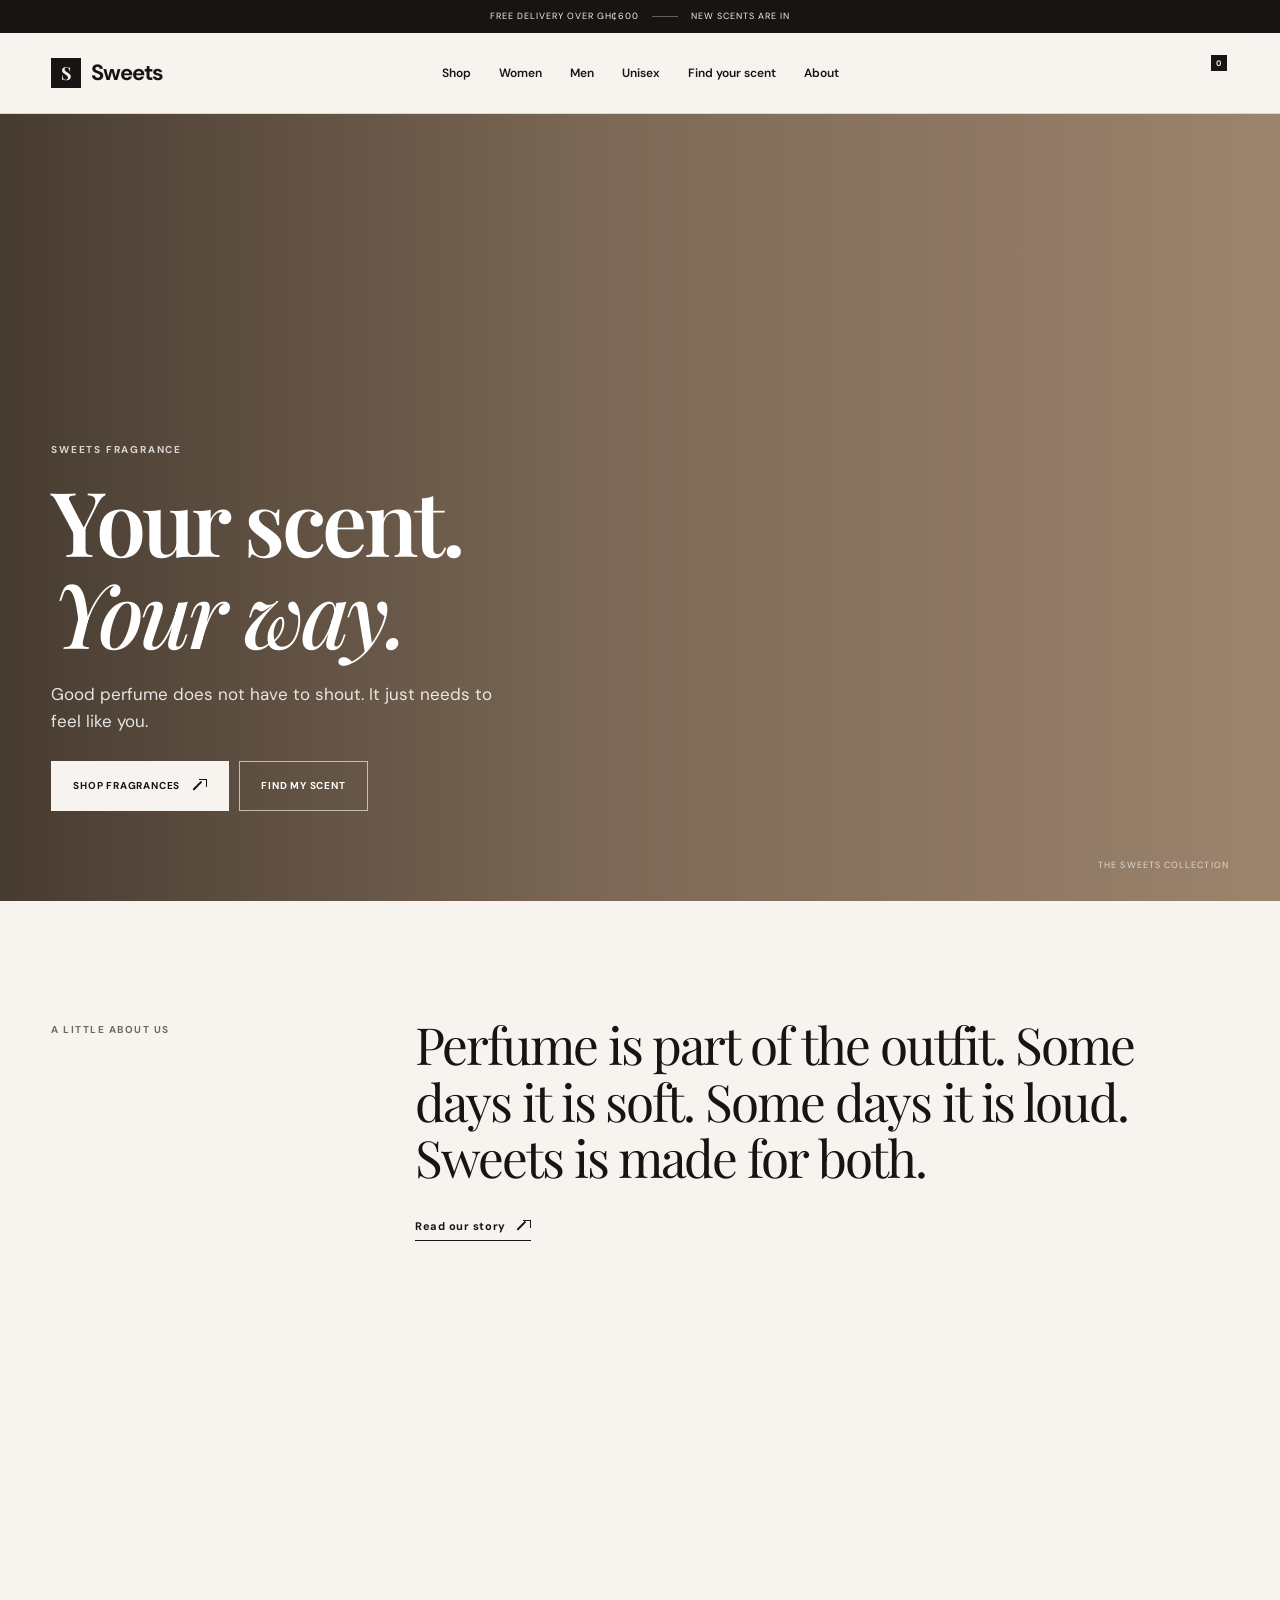
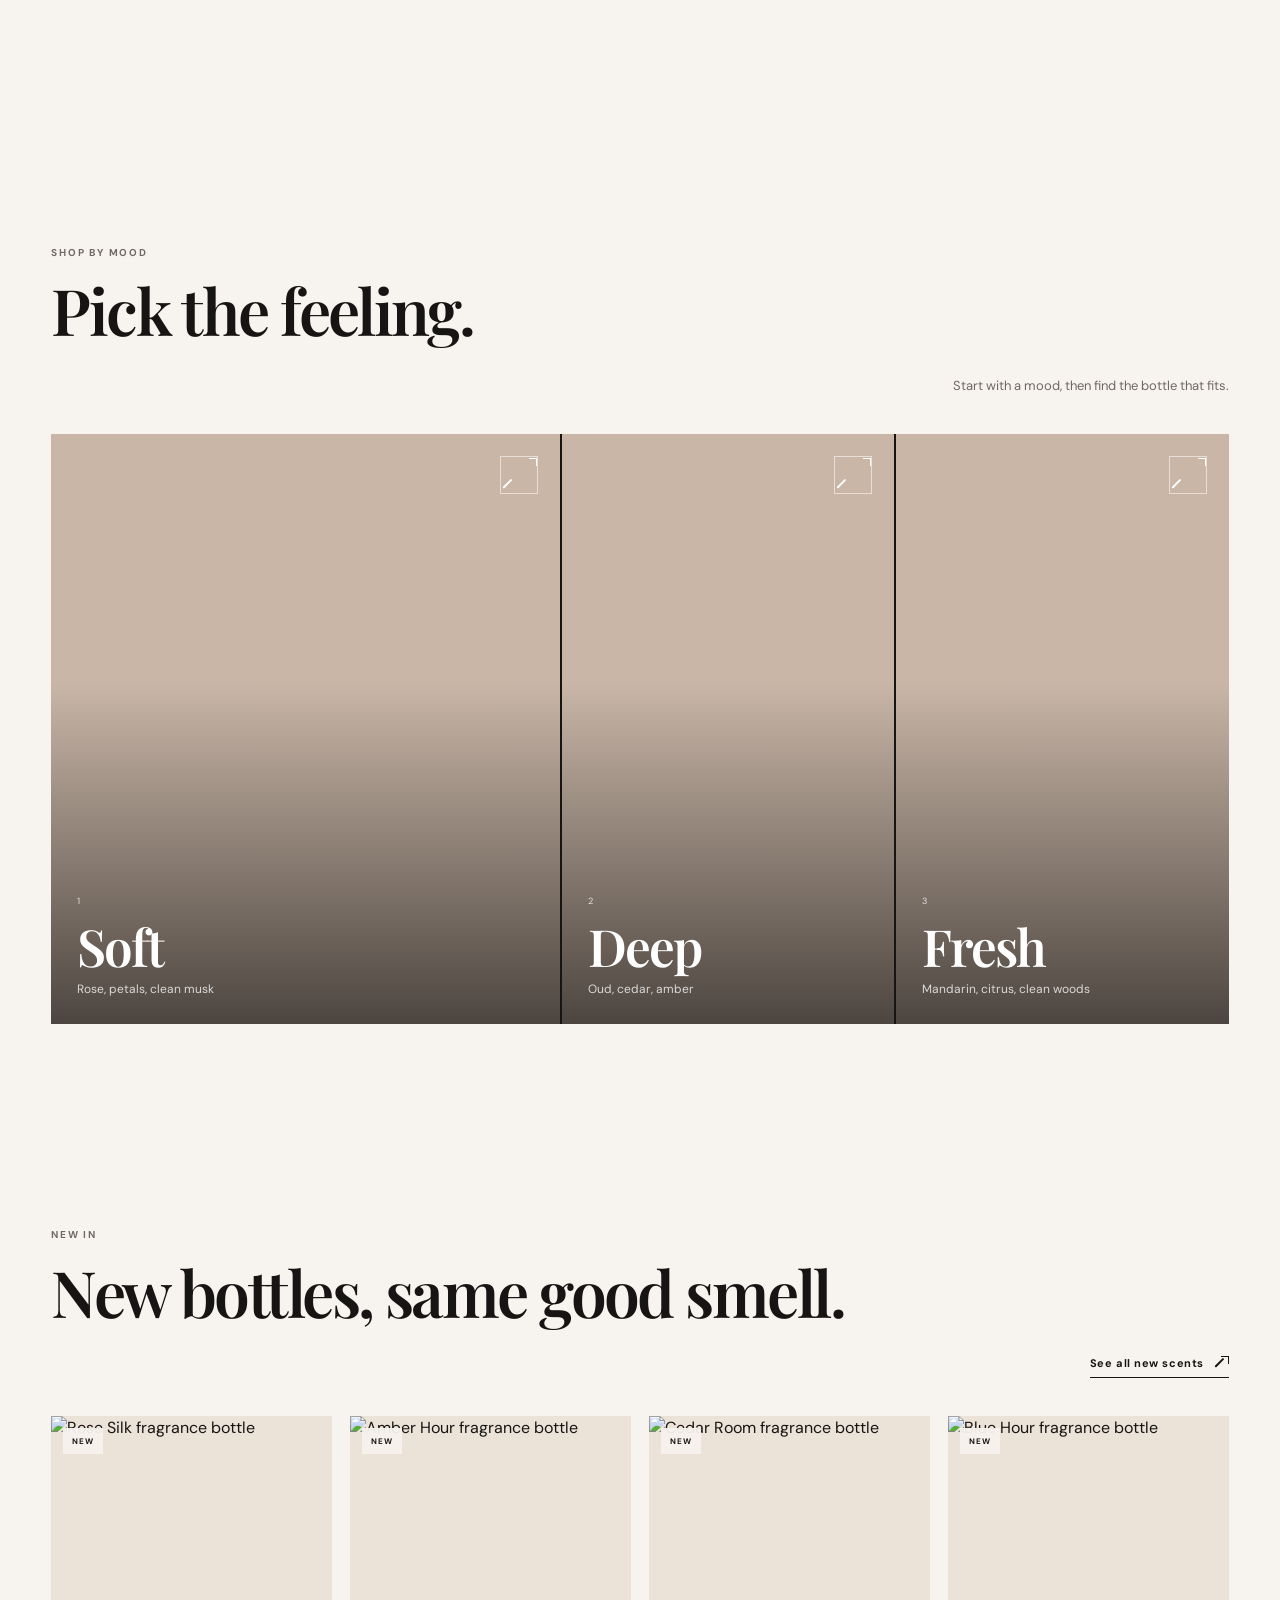
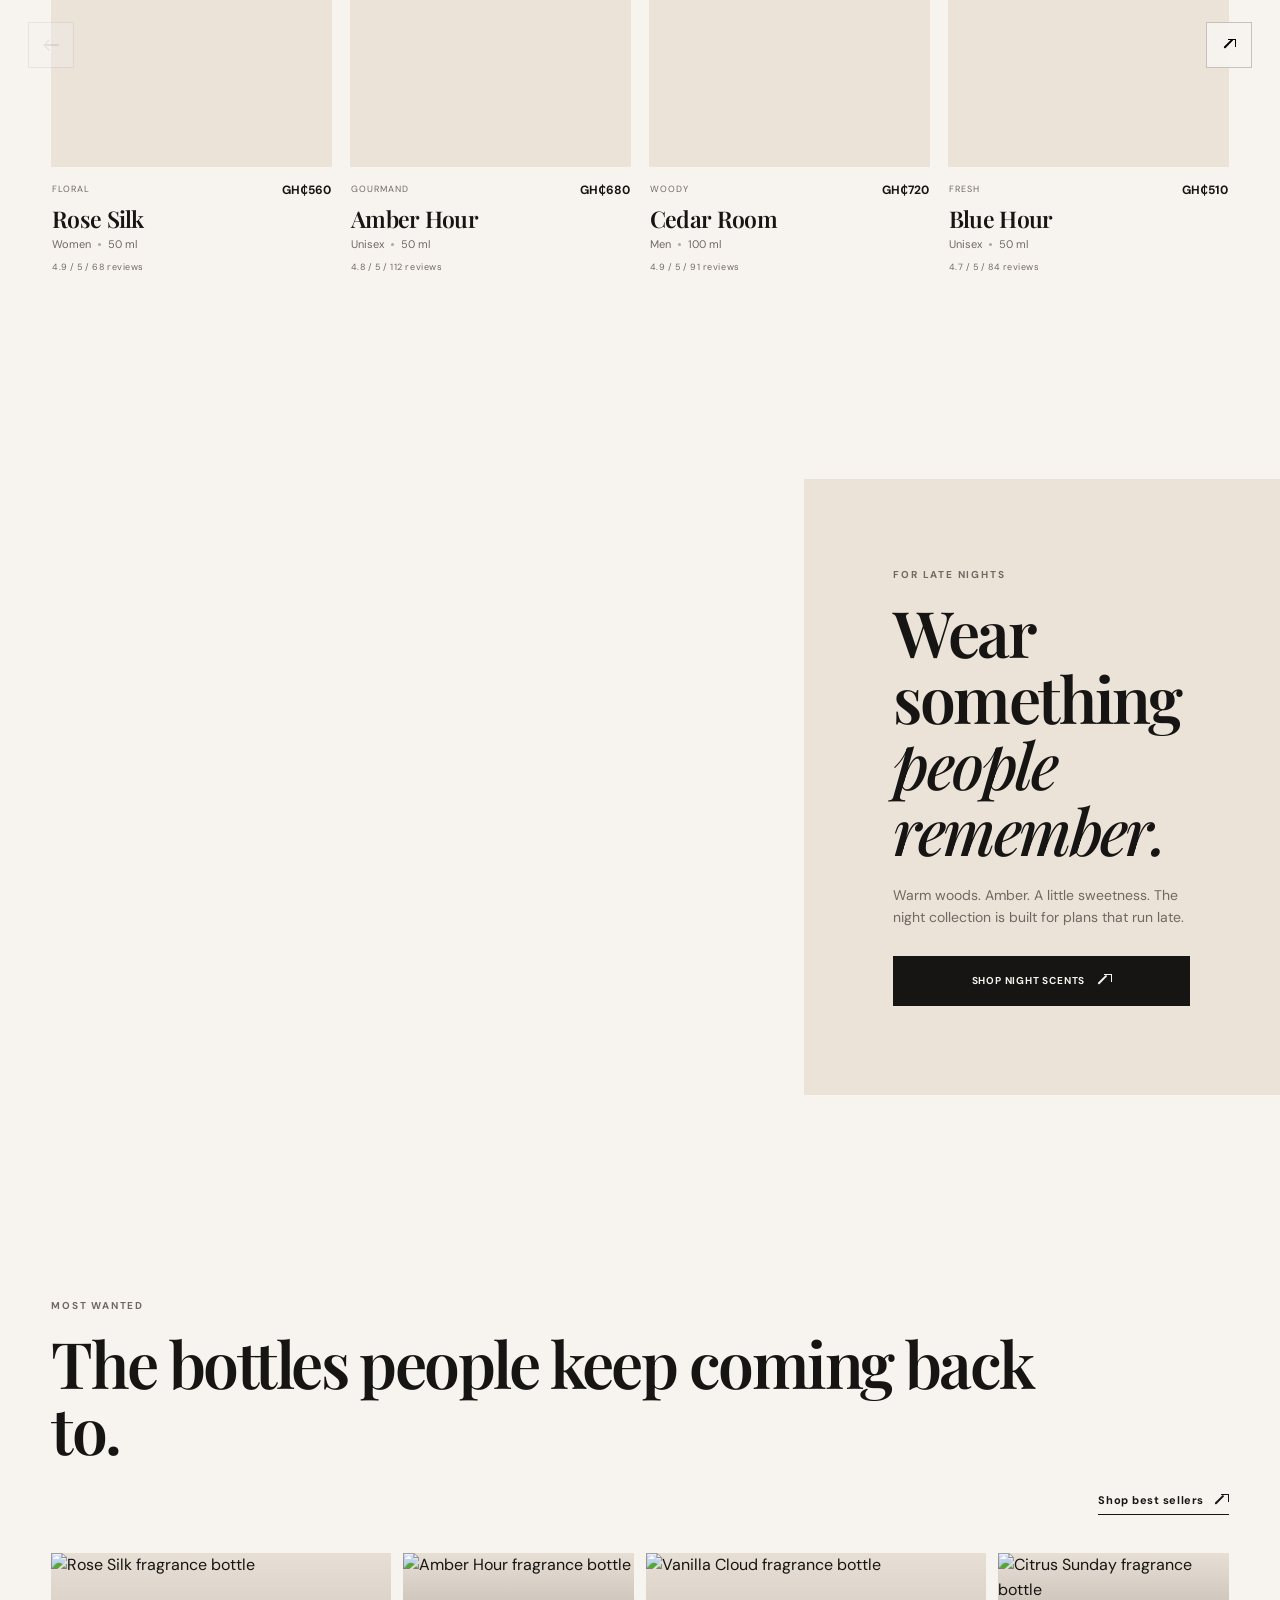
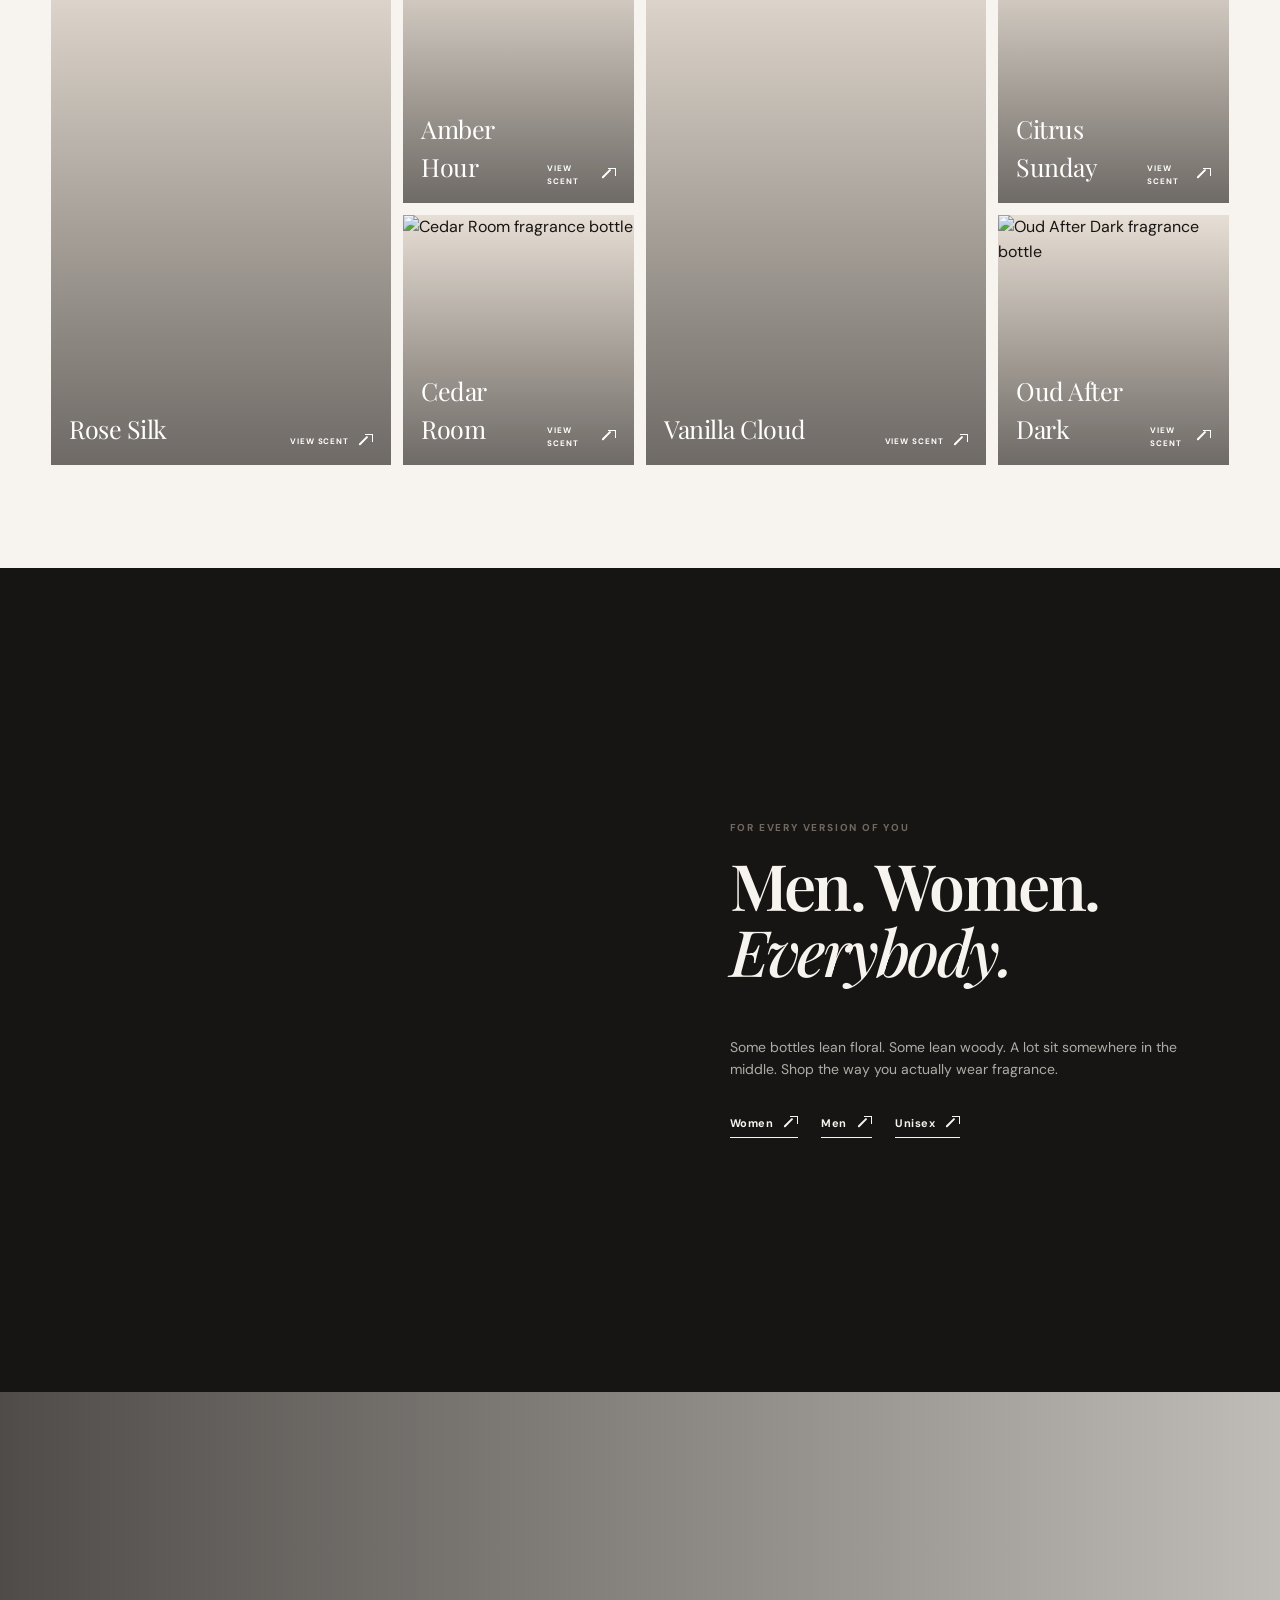
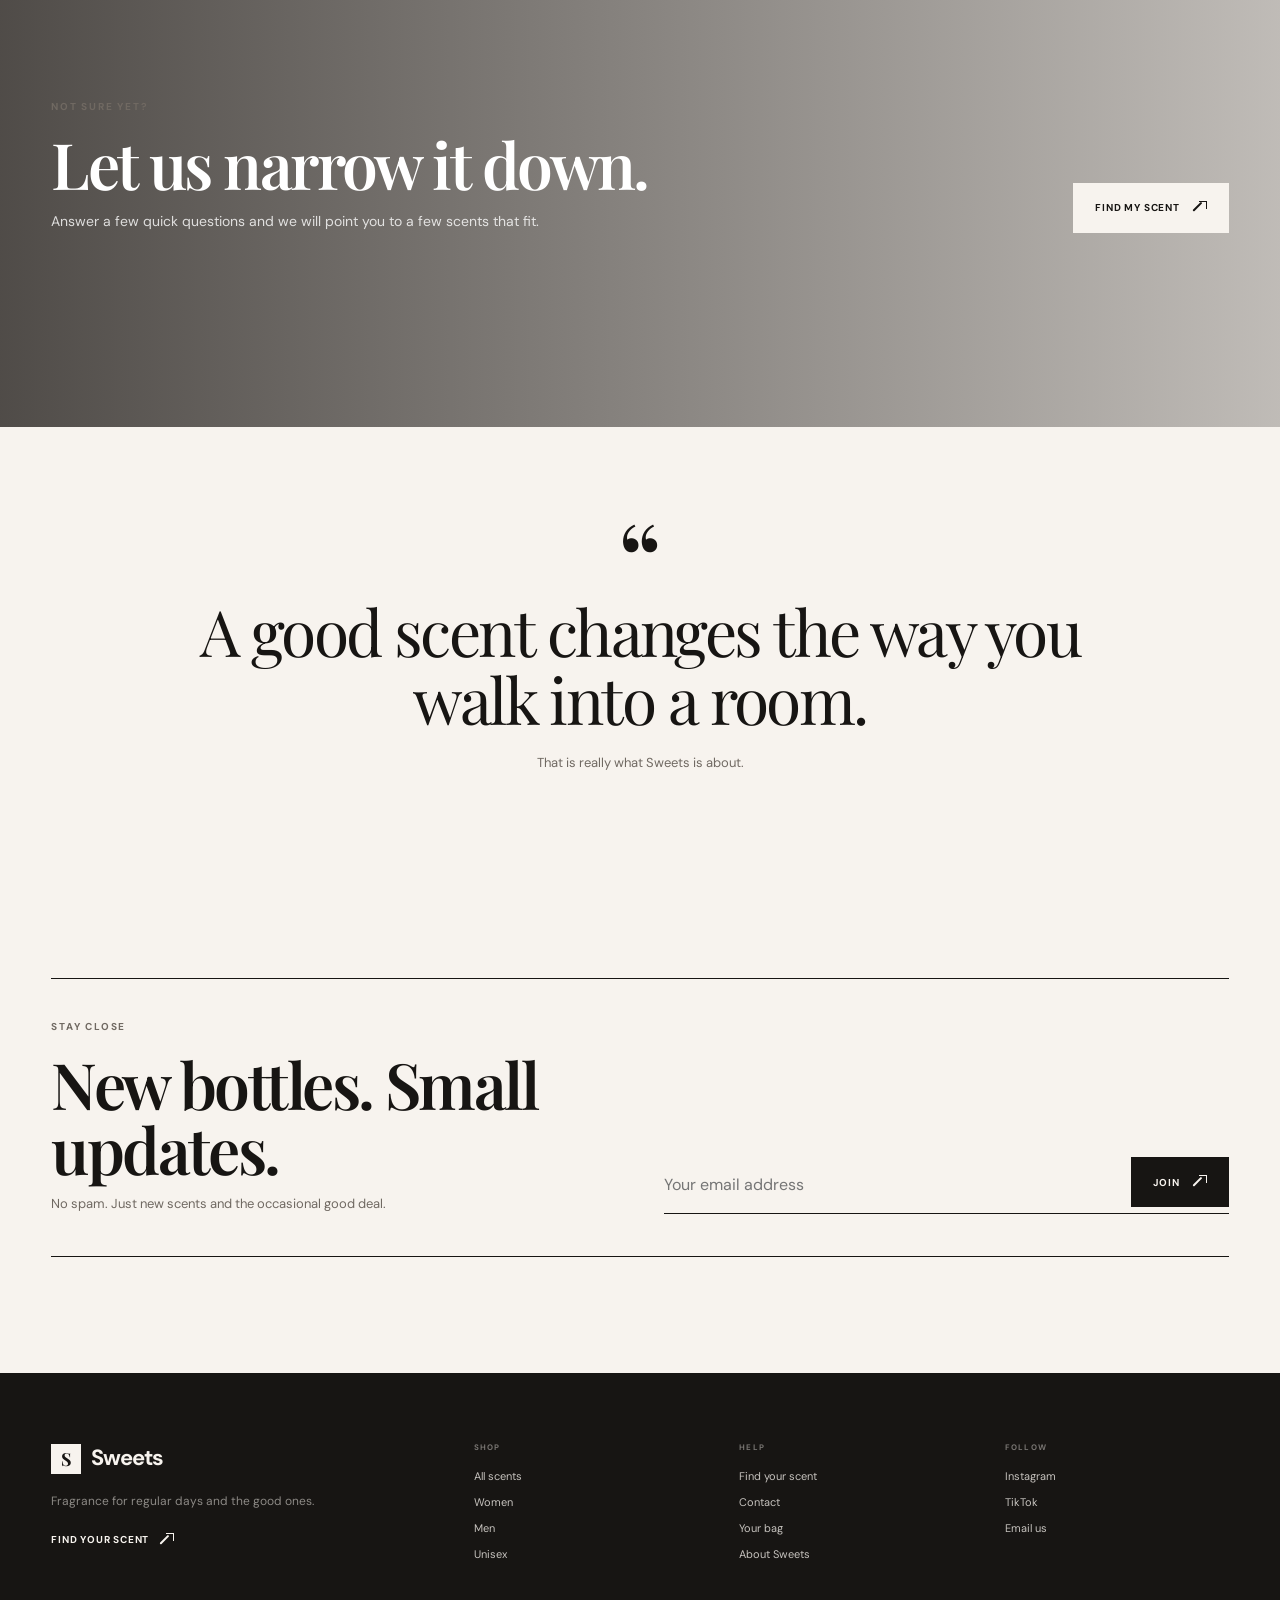
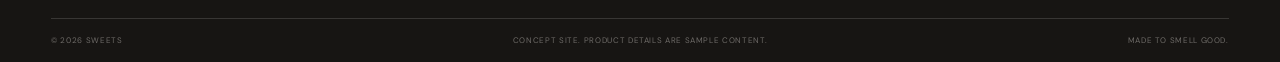
==== commit c72c5a87: "Add files via upload" ====
--- a/index.html
+++ b/index.html
@@ -58,7 +58,7 @@
 
   <main>
     <section class="hero hero-home">
-      <div class="hero-image" style="--bg:url('https://images.unsplash.com/photo-1733660227163-01bc46e0d7d7?auto=format&fit=crop&w=1800&q=88');"></div>
+      <div class="hero-image" style="--bg:url('https://images.unsplash.com/photo-1673710672680-944563ff9cce?auto=format&fit=crop&w=2200&q=90');"></div>
       <div class="hero-overlay"></div>
       <div class="hero-copy">
         <p class="eyebrow light">Sweets fragrance</p>
--- a/styles.css
+++ b/styles.css
@@ -62,8 +62,12 @@
 .mobile-menu{display:none;border-top:1px solid rgba(23,21,19,.1);background:var(--paper)}
 .mobile-menu nav{display:grid}
 .mobile-menu a{display:flex;align-items:center;justify-content:space-between;padding:17px var(--pad);border-bottom:1px solid rgba(23,21,19,.08);font-family:var(--serif);font-size:27px;line-height:1.1}
-.arrow-icon{display:inline-block;position:relative;inline-size:.9em;block-size:.9em;flex:0 0 auto;vertical-align:-.08em;background:currentColor;-webkit-mask:url("data:image/svg+xml,%3Csvg xmlns='http://www.w3.org/2000/svg' viewBox='0 0 12 12'%3E%3Cpath d='M2 10 10 2M4 2h6v6' fill='none' stroke='black' stroke-width='1.25' stroke-linecap='square'/%3E%3C/svg%3E") center/contain no-repeat;mask:url("data:image/svg+xml,%3Csvg xmlns='http://www.w3.org/2000/svg' viewBox='0 0 12 12'%3E%3Cpath d='M2 10 10 2M4 2h6v6' fill='none' stroke='black' stroke-width='1.25' stroke-linecap='square'/%3E%3C/svg%3E") center/contain no-repeat}
-.arrow-left{display:inline-block;position:relative;width:14px;height:12px;vertical-align:-1px;background:currentColor;-webkit-mask:url("data:image/svg+xml,%3Csvg xmlns='http://www.w3.org/2000/svg' viewBox='0 0 16 12'%3E%3Cpath d='M1 6h13M5 1 0 6l5 5' fill='none' stroke='black' stroke-width='1.15' stroke-linecap='square'/%3E%3C/svg%3E") center/contain no-repeat;mask:url("data:image/svg+xml,%3Csvg xmlns='http://www.w3.org/2000/svg' viewBox='0 0 16 12'%3E%3Cpath d='M1 6h13M5 1 0 6l5 5' fill='none' stroke='black' stroke-width='1.15' stroke-linecap='square'/%3E%3C/svg%3E") center/contain no-repeat;font-size:0}
+.arrow-icon{display:inline-block;position:relative;width:16px;height:16px;flex:0 0 16px;vertical-align:-3px;background:none!important;-webkit-mask:none!important;mask:none!important;color:currentColor}
+.arrow-icon::before{content:"";position:absolute;left:2px;bottom:4px;width:12px;height:1.5px;background:currentColor;transform:rotate(-45deg);transform-origin:left center;border-radius:999px}
+.arrow-icon::after{content:"";position:absolute;right:0;top:1px;width:7px;height:7px;border-top:1.5px solid currentColor;border-right:1.5px solid currentColor}
+.arrow-left{display:inline-block;position:relative;width:16px;height:12px;flex:0 0 16px;vertical-align:-2px;background:none!important;-webkit-mask:none!important;mask:none!important;color:currentColor}
+.arrow-left::before{content:"";position:absolute;left:1px;top:5px;width:14px;height:1.5px;background:currentColor;border-radius:999px}
+.arrow-left::after{content:"";position:absolute;left:1px;top:2px;width:7px;height:7px;border-left:1.5px solid currentColor;border-bottom:1.5px solid currentColor;transform:rotate(45deg)}
 .button{min-height:50px;padding:0 21px;display:inline-flex;align-items:center;justify-content:center;gap:11px;border:1px solid transparent;text-transform:uppercase;letter-spacing:.08em;font-size:10px;font-weight:700;transition:transform .3s var(--ease),background .3s,border-color .3s,color .3s}
 .button:hover{transform:translateY(-2px)}
 .button-dark{background:var(--ink);color:var(--paper)}.button-dark:hover{background:#2a2521}
@@ -73,8 +77,9 @@
 .underlined-link:hover{gap:14px}
 /* Home */
 .hero-home{position:relative;min-height:calc(100svh - 113px);display:flex;align-items:flex-end;overflow:hidden;background:#a88e75}
-.hero-home .hero-image{position:absolute;inset:0;background:var(--bg) center/cover no-repeat;transform:scale(1.018)}
-.hero-overlay{position:absolute;inset:0;background:linear-gradient(90deg,rgba(9,7,5,.58),rgba(9,7,5,.12) 65%,rgba(9,7,5,.08))}
+.hero-home .hero-image{position:absolute;inset:0;background:var(--bg) center 54%/cover no-repeat;transform:none;transition:transform 1.2s var(--ease)}
+.hero-home:hover .hero-image{transform:scale(1.015)}
+.hero-overlay{position:absolute;inset:0;background:linear-gradient(90deg,rgba(12,9,7,.62) 0%,rgba(12,9,7,.28) 48%,rgba(12,9,7,.08) 100%)}
 .hero-copy{position:relative;z-index:1;width:min(770px,100%);padding:clamp(56px,8vw,100px) var(--pad) clamp(58px,8vw,90px);color:#fff}
 .hero-copy h1{margin-bottom:23px}
 .hero-copy>p:not(.eyebrow){max-width:460px;margin-bottom:0;color:rgba(255,255,255,.86);font-size:17px}
@@ -115,7 +120,7 @@
 .product-title-row{display:flex;align-items:end;justify-content:space-between;gap:12px}
 .product-card-arrow{width:12px;height:12px;opacity:0;transition:transform .3s var(--ease),opacity .3s}
 .product-card:hover .product-card-arrow{opacity:1;transform:translate(2px,-2px)}
-.product-sub{margin:5px 0 0;color:var(--muted);font-size:11px}
+.product-sub{display:flex;align-items:center;gap:7px;margin:5px 0 0;color:var(--muted);font-size:11px}.product-sub-separator{width:3px;height:3px;border-radius:50%;background:currentColor;opacity:.55;flex:0 0 auto}
 .product-price{margin:0;white-space:nowrap;font-size:12px;font-weight:700}
 .product-rating{margin:8px 0 0;color:var(--muted);font-size:9px;letter-spacing:.06em}
 /* New-in slideshow */
@@ -202,41 +207,52 @@
 .empty-state h2{margin-bottom:10px}
 .empty-state p{color:var(--muted)}
 /* Product */
-.product-detail{display:grid;grid-template-columns:1.25fr .8fr;gap:clamp(40px,7vw,105px);padding-top:54px;padding-bottom:110px}
+.product-detail{display:grid;grid-template-columns:minmax(0,1.15fr) minmax(360px,.72fr);gap:clamp(42px,7vw,110px);padding-top:58px;padding-bottom:126px;align-items:start}
 .product-detail-gallery{min-width:0}
-.product-main-image{aspect-ratio:4/5;background:center/cover no-repeat}
-.product-thumbs{display:grid;grid-template-columns:repeat(4,1fr);gap:8px;margin-top:8px}
-.product-thumb{aspect-ratio:1;border:0;background:center/cover no-repeat;opacity:.55}
-.product-thumb.active{opacity:1;outline:1px solid var(--ink);outline-offset:-1px}
-.product-detail-copy{padding-top:22px}
-.back-link{display:inline-flex;align-items:center;gap:8px;margin-bottom:43px;font-size:10px;font-weight:700;letter-spacing:.1em;text-transform:uppercase}
-.product-detail-copy h1{margin-bottom:17px;font-size:clamp(52px,6.7vw,86px)}
-.product-meta-row{display:flex;align-items:center;gap:12px;margin-bottom:13px}
-.stars{font-size:10px;font-weight:700;letter-spacing:.06em}
-.review-count{font-size:11px;color:var(--muted)}
-.product-detail-copy .product-price{margin-bottom:24px;font-size:18px}
-.product-description{max-width:530px;margin-bottom:38px;color:var(--muted);font-size:14px}
-.product-option{margin-top:8px;padding-top:20px;border-top:1px solid var(--line)}
-.option-label{display:flex;align-items:center;justify-content:space-between;gap:18px;margin-bottom:13px;font-size:11px}
-.option-label strong{font-weight:700}
-.size-switch{display:flex;gap:6px;flex-wrap:wrap}
-.size-option{padding:11px 15px;border:1px solid var(--line);background:transparent;font-size:10px;font-weight:700}
+.product-main-image{aspect-ratio:4/5;background:center/cover no-repeat;background-color:var(--paper-2);box-shadow:0 1px 0 rgba(23,21,19,.08)}
+.product-thumbs{display:grid;grid-template-columns:repeat(4,1fr);gap:8px;margin-top:10px}
+.product-thumb{appearance:none;aspect-ratio:1;border:1px solid transparent;background:center/cover no-repeat;opacity:.58;transition:opacity .2s,border-color .2s,transform .2s}
+.product-thumb:hover{opacity:.82}
+.product-thumb.active{opacity:1;border-color:var(--ink);outline:0}
+.product-detail-copy{position:sticky;top:114px;align-self:start;padding:10px 0 0;max-width:620px}
+.back-link{display:inline-flex;align-items:center;gap:10px;margin-bottom:45px;color:var(--muted);font-size:9px;font-weight:700;letter-spacing:.12em;text-transform:uppercase;transition:color .2s,gap .2s}
+.back-link:hover{color:var(--ink);gap:13px}
+.product-detail-copy .eyebrow{margin-bottom:15px}
+.product-detail-copy h1{max-width:600px;margin-bottom:16px;font-size:clamp(48px,5.8vw,82px);line-height:.96}
+.product-meta-row{display:flex;align-items:center;gap:12px;margin-bottom:14px;min-height:20px}
+.stars{font-size:11px;font-weight:700;letter-spacing:.04em}
+.review-count{font-size:10px;color:var(--muted);letter-spacing:.02em}
+.product-detail-copy .product-price{margin-bottom:24px;font-size:19px;font-weight:700;letter-spacing:-.02em}
+.product-description{max-width:560px;margin-bottom:35px;color:var(--muted);font-size:14px;line-height:1.7}
+.product-option{margin-top:0;padding-top:20px;border-top:1px solid var(--line)}
+.option-label{display:flex;align-items:center;justify-content:space-between;gap:18px;margin-bottom:13px;font-size:10px;letter-spacing:.1em;text-transform:uppercase}
+.option-label strong{font-weight:700;letter-spacing:0;text-transform:none}
+.size-switch{display:grid;grid-template-columns:repeat(2,minmax(0,1fr));gap:7px}
+.size-option{min-height:48px;padding:11px 15px;border:1px solid var(--line);background:transparent;color:var(--ink);font-size:10px;font-weight:700;transition:background .2s,border-color .2s,color .2s}
+.size-option:hover{border-color:var(--ink)}
 .size-option.active{border-color:var(--ink);background:var(--ink);color:var(--paper)}
-.product-buy-row{display:grid;grid-template-columns:108px 1fr;gap:8px;margin-top:25px}
-.quantity-stepper{display:grid;grid-template-columns:32px 1fr 32px;align-items:center;border:1px solid var(--line);text-align:center}
-.quantity-stepper button{height:48px;border:0;background:transparent;font-size:18px}
+.product-buy-row{display:grid;grid-template-columns:108px 1fr;gap:8px;margin-top:24px}
+.quantity-stepper{display:grid;grid-template-columns:31px 1fr 31px;align-items:center;min-height:54px;border:1px solid var(--line);background:var(--white);text-align:center}
+.quantity-stepper button{height:52px;border:0;background:transparent;color:var(--ink);font-size:20px;line-height:1}
+.quantity-stepper button:hover{background:var(--paper-2)}
 .quantity-stepper span{font-size:11px;font-weight:700}
-.whatsapp-note{display:inline-flex;align-items:center;gap:10px;margin-top:14px;color:var(--muted);font-size:11px;text-decoration:underline;text-underline-offset:3px}
-.product-accordions{margin-top:34px}
+.product-buy-row .button{min-height:54px;width:100%;justify-content:space-between;padding-inline:18px}
+.whatsapp-note{display:inline-flex;align-items:center;gap:9px;margin-top:14px;color:var(--muted);font-size:10px;line-height:1.45;text-decoration:underline;text-underline-offset:3px}
+.product-accordions{margin-top:36px;border-top:0}
 .product-accordions details{padding:18px 0;border-top:1px solid var(--line)}
 .product-accordions details:last-child{border-bottom:1px solid var(--line)}
-.product-accordions summary{display:flex;align-items:center;justify-content:space-between;gap:15px;cursor:pointer;list-style:none;font-size:11px;font-weight:700}
+.product-accordions summary{display:flex;align-items:center;justify-content:space-between;gap:15px;cursor:pointer;list-style:none;font-size:10px;font-weight:700;letter-spacing:.08em;text-transform:uppercase}
 .product-accordions summary::-webkit-details-marker{display:none}
-.product-accordions summary span{font-size:16px;font-weight:400}
-.notes-layout{display:grid;grid-template-columns:repeat(3,1fr);gap:18px;padding-top:20px}
-.notes-layout small{font-size:8px;letter-spacing:.12em;color:var(--muted)}
-.notes-layout p{margin:6px 0 0;font-family:var(--serif);font-size:17px}
-.product-accordions details>p:not(.product-description){max-width:660px;margin:13px 0 0;color:var(--muted);font-size:12px}
+.product-accordions summary span{display:inline-grid;place-items:center;width:18px;height:18px;font-size:0;font-weight:400;transition:transform .25s var(--ease)}
+.product-accordions summary span::before,.product-accordions summary span::after{content:"";position:absolute;width:10px;height:1.5px;background:currentColor;border-radius:999px}
+.product-accordions summary span{position:relative}
+.product-accordions summary span::after{transform:rotate(90deg)}
+.product-accordions details[open] summary span{transform:rotate(45deg)}
+.notes-layout{display:grid;grid-template-columns:repeat(3,1fr);gap:10px;padding-top:21px}
+.notes-layout>div{min-height:108px;padding:17px 15px;background:var(--paper-2)}
+.notes-layout small{font-size:8px;letter-spacing:.13em;color:var(--muted)}
+.notes-layout p{margin:7px 0 0;font-family:var(--serif);font-size:16px;line-height:1.2}
+.product-accordions details>p:not(.product-description){max-width:660px;margin:13px 0 0;color:var(--muted);font-size:12px;line-height:1.7}
 .fragrance-story{background:var(--paper-2)}
 .fragrance-story-grid{display:grid;grid-template-columns:1.2fr .8fr;gap:60px;align-items:center}
 .fragrance-story-copy h2{max-width:660px;margin-bottom:17px}
@@ -378,7 +394,7 @@
   .search-drawer{padding:20px var(--pad) 24px}
   .search-form label{font-size:21px}
   .hero-home{min-height:clamp(640px,86svh,800px);align-items:flex-end}
-  .hero-home .hero-image{background-position:center center}
+  .hero-home .hero-image{background-position:center 52%}
   .hero-overlay{background:linear-gradient(180deg,rgba(18,13,10,.12) 18%,rgba(18,13,10,.7) 94%)}
   .hero-copy{padding:46px var(--pad) 64px}
   .hero-copy h1{font-size:clamp(55px,15vw,82px);margin-bottom:18px}
@@ -404,7 +420,7 @@
   .shop-intro{grid-template-columns:1fr;gap:12px;padding-block:52px 31px}.shop-intro h1{font-size:clamp(52px,14vw,78px)}.shop-intro-note{max-width:450px;margin:0;font-size:12px}
   .shop-toolbar{top:68px;padding-block:12px}.sort-wrap label{display:none}.filter-grid{grid-template-columns:1fr 1fr;gap:24px}.filter-group:nth-child(3){grid-column:1/-1}.filter-group label{font-size:11px;margin-bottom:7px}.filter-panel{padding-block:22px}.filter-panel-head{margin-bottom:20px}.filter-panel-head h2{font-size:29px}.active-filter{font-size:7px}
   .shop-grid{padding-top:19px;padding-bottom:82px}.shop-grid .product-card:nth-child(3n) .product-media{aspect-ratio:1/1.18}.shop-grid .product-card:nth-child(5n) .product-media{aspect-ratio:1/1.08}.shop-grid .product-card:nth-child(7n) .product-media{aspect-ratio:4/5}
-  .product-detail{grid-template-columns:1fr;gap:31px;padding-top:20px;padding-bottom:78px}.product-main-image{aspect-ratio:4/4.8}.product-detail-copy{padding-top:0}.back-link{margin-bottom:31px}.product-detail-copy h1{font-size:clamp(48px,14vw,72px)}.product-description{font-size:13px;margin-bottom:31px}.notes-layout{grid-template-columns:1fr;gap:18px}.product-buy-row{grid-template-columns:92px 1fr}.product-buy-row .button{padding-inline:14px}.fragrance-story-grid{grid-template-columns:1fr;gap:36px}.pyramid-top,.pyramid-heart{margin-right:0}.pyramid{min-height:89px}.related .product-grid-four{grid-template-columns:repeat(2,minmax(0,1fr))}
+  .product-detail{grid-template-columns:1fr;gap:30px;padding-top:19px;padding-bottom:76px}.product-main-image{aspect-ratio:1/1.16}.product-thumbs{grid-template-columns:repeat(3,1fr);gap:7px}.product-detail-copy{position:static;padding-top:0;max-width:none}.back-link{margin-bottom:28px}.product-detail-copy h1{font-size:clamp(46px,13vw,68px);line-height:.97}.product-description{font-size:13px;line-height:1.65;margin-bottom:30px}.size-switch{grid-template-columns:repeat(2,minmax(0,1fr))}.product-buy-row{grid-template-columns:90px 1fr}.product-buy-row .button{padding-inline:15px}.whatsapp-note{font-size:9px}.product-accordions{margin-top:31px}.notes-layout{grid-template-columns:1fr;gap:7px}.notes-layout>div{min-height:0;padding:15px}.fragrance-story-grid{grid-template-columns:1fr;gap:36px}.pyramid-top,.pyramid-heart{margin-right:0}.pyramid{min-height:89px}.related .product-grid-four{grid-template-columns:repeat(2,minmax(0,1fr))}
   .finder-hero{min-height:clamp(560px,70svh,660px)}.finder-hero-copy{width:100%;padding:125px var(--pad) 65px}.finder-hero-copy h1{font-size:clamp(49px,14vw,72px)}.finder-flow{padding-top:58px}.finder-progress{max-width:100%;margin-bottom:40px}.progress-step{width:28px;height:28px}.finder-step h2{font-size:40px;margin-bottom:26px}.choice-grid,.choice-grid.three{grid-template-columns:repeat(2,minmax(0,1fr));gap:8px}.choice-card{min-height:112px;padding:18px}.choice-card b{font-size:21px}.choice-card small{font-size:10px}.finder-next{width:100%;margin-top:18px}.finder-buttons{display:grid;grid-template-columns:1fr 1fr;gap:8px}.finder-buttons .button{width:100%}.finder-buttons .text-button{min-height:50px;border-bottom:1px solid var(--line)}.finder-result-heading{margin-bottom:30px}.finder-results>.button{width:100%;margin-top:28px}
   .about-hero{grid-template-columns:1fr;min-height:0}.about-hero-copy{padding:66px 0 42px}.about-hero-image{min-height:500px}.about-text-grid{grid-template-columns:1fr;gap:21px;margin-top:31px}.about-full-image>div{min-height:480px}.about-full-caption{bottom:17px}.about-detail{grid-template-columns:1fr;gap:28px}.about-detail-label{position:static}.about-detail-label>span{font-size:23px}.about-detail .display-copy{font-size:34px}.about-values{grid-template-columns:1fr;gap:36px}.values-grid{gap:0 20px}.values-grid h3{font-size:24px}.about-note-inner{min-height:0;flex-direction:column;align-items:flex-start;padding-block:58px}.about-note-inner .button{width:100%}
   .contact-hero{grid-template-columns:1fr;gap:39px;padding-block:61px 68px}.contact-side{text-align:left}.contact-shell{grid-template-columns:1fr;gap:50px}.contact-image{max-width:520px}.form-row{grid-template-columns:1fr;gap:17px}
